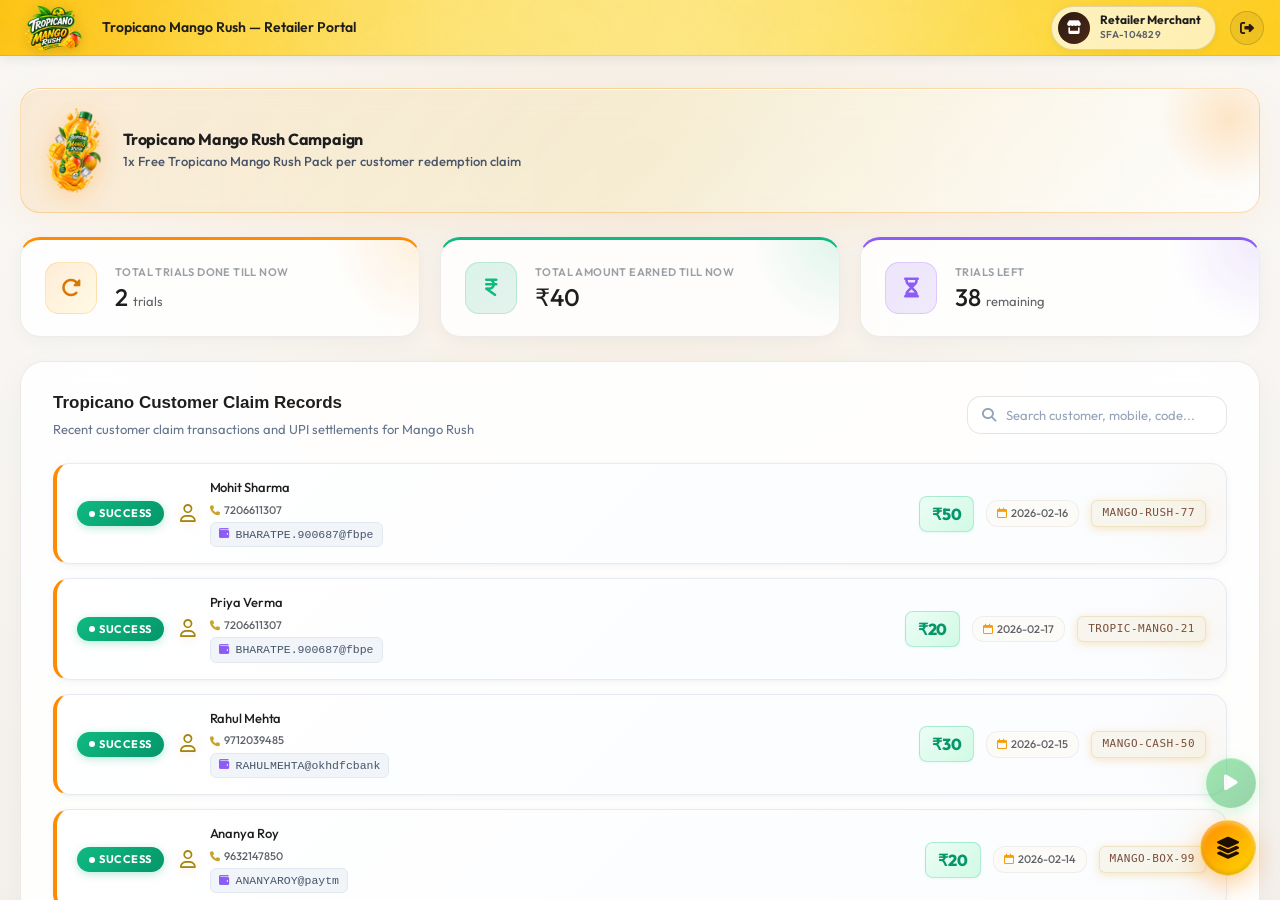
==== retailer-basic.html @ e397beae "Tropicano Mango Rush - complete rebrand and UI design release" ====
<!DOCTYPE html>
<html lang="en">
  <head>
    <meta charset="UTF-8" />
    <meta
      name="viewport"
      content="width=device-width, initial-scale=1.0, maximum-scale=1.0, user-scalable=no"
    />
    <title>Tropicano Mango Rush — Retailer Basic Dashboard</title>

    <!-- Google Fonts: Google Sans Flex, Outfit & Poppins -->
    <link rel="preconnect" href="https://fonts.googleapis.com" />
    <link rel="preconnect" href="https://fonts.gstatic.com" crossorigin />
    <link
      href="https://fonts.googleapis.com/css2?family=Google+Sans+Flex:opsz,wght@6..144,1..1000&family=Outfit:wght@300;400;500;600;700&family=Poppins:wght@300;400;500;600;700&display=swap"
      rel="stylesheet"
    />

    <!-- FontAwesome CDN -->
    <link
      rel="stylesheet"
      href="https://cdnjs.cloudflare.com/ajax/libs/font-awesome/6.5.1/css/all.min.css"
    />

    <link rel="stylesheet" href="style.css" />
    <link rel="stylesheet" href="retailer.css" />
  </head>
  <body>

    <!-- Minimal Basic Retailer Dashboard Screen -->
    <div id="retailerDashboardScreen" class="dash-screen" style="display: flex;">

      <!-- Top Navbar -->
      <header class="dash-topbar">
        <div class="dash-topbar-left">
          <img src="assets/logo-toffee.png" alt="Tropicano Mango Rush" class="dash-topbar-logo" onerror="this.src='assets/toffee.png'" />
          <span class="dash-profile-name" style="font-size: 14px; font-weight: 600;">Tropicano Mango Rush — Retailer Portal</span>
        </div>
        <div class="dash-topbar-right">
          <div class="dash-profile-chip">
            <div class="dash-profile-avatar">
              <i class="fa-solid fa-store"></i>
            </div>
            <div class="dash-profile-info">
              <span id="dashMerchantName" class="dash-profile-name">Retailer Merchant</span>
              <span id="dashSfaId" class="dash-profile-sfa">SFA-104829</span>
            </div>
          </div>
          <button type="button" id="dashLogoutBtn" class="dash-logout-btn" title="Exit Dashboard">
            <i class="fa-solid fa-right-from-bracket"></i>
          </button>
        </div>
      </header>

      <!-- Main Minimal Content Area -->
      <main class="dash-main dash-basic-main">
        <div class="dash-basic-container">
          
          <!-- Campaign Promo Header -->
          <div class="dash-overview-promo">
            <img src="assets/secondary-pack.png" alt="Tropicano Mango Rush Pack" class="dash-overview-promo-img" onerror="this.src='assets/toffee.png'" />
            <div class="dash-overview-promo-text">
              <strong class="dash-overview-promo-title">Tropicano Mango Rush Campaign</strong>
              <span class="dash-overview-promo-sub">1x Free Tropicano Mango Rush Pack per customer redemption claim</span>
            </div>
          </div>

          <!-- Minimal KPI Cards Grid -->
          <div class="dash-kpi-grid">
            <div class="dash-kpi-card">
              <div class="dash-kpi-icon dash-kpi-icon--gold">
                <i class="fa-solid fa-rotate-right"></i>
              </div>
              <div class="dash-kpi-data">
                <span class="dash-kpi-label">Total Trials Done Till Now</span>
                <strong class="dash-kpi-value">2 <small>trials</small></strong>
              </div>
            </div>
            <div class="dash-kpi-card">
              <div class="dash-kpi-icon dash-kpi-icon--green">
                <i class="fa-solid fa-indian-rupee-sign"></i>
              </div>
              <div class="dash-kpi-data">
                <span class="dash-kpi-label">Total Amount Earned Till Now</span>
                <strong class="dash-kpi-value">₹40</strong>
              </div>
            </div>
            <div class="dash-kpi-card">
              <div class="dash-kpi-icon dash-kpi-icon--brown">
                <i class="fa-solid fa-hourglass-half"></i>
              </div>
              <div class="dash-kpi-data">
                <span class="dash-kpi-label">Trials Left</span>
                <strong class="dash-kpi-value">38 <small>remaining</small></strong>
              </div>
            </div>
          </div>

          <!-- Customer Claim List Card (Basic Showcase) -->
          <div class="dash-card">
            <div class="dash-card-header">
              <div>
                <h3 class="dash-card-title">Tropicano Customer Claim Records</h3>
                <p class="dash-card-sub">Recent customer claim transactions and UPI settlements for Mango Rush</p>
              </div>
              <div class="dash-search-box">
                <i class="fa-solid fa-magnifying-glass"></i>
                <input type="text" id="dashCustomerSearchInput" placeholder="Search customer, mobile, code..." />
              </div>
            </div>
            <div id="dashCustomerList" class="dash-cust-list">
              <!-- Dynamically populated via retailer-basic.js -->
            </div>
          </div>

        </div>
      </main>
    </div>

    <!-- 1. Customer Offer Detail Modal Popup -->
    <div id="customerOfferModalOverlay" class="dash-modal-overlay">
      <div class="dash-modal-card">
        <button type="button" id="closeCustomerOfferModalBtn" class="dash-modal-close">&times;</button>
        <div class="dash-modal-header">
          <img src="assets/logo-toffee.png" alt="Tropicano Mango Rush Logo" class="dash-modal-logo" onerror="this.src='assets/toffee.png'" />
          <h3 id="offerModalCustomerName" class="dash-modal-name">Mohit Sharma</h3>
          <span id="offerModalCustomerMobile" class="dash-modal-mobile">Mobile: 7206611307</span>
        </div>
        <div class="dash-modal-body">
          <div class="dash-modal-row">
            <span class="dash-modal-label"><i class="fa-regular fa-user"></i> Complete Name</span>
            <span id="offerModalFullName" class="dash-modal-val">Mohit Sharma</span>
          </div>
          <div class="dash-modal-row">
            <span class="dash-modal-label"><i class="fa-solid fa-wallet"></i> Settlement UPI ID</span>
            <span id="offerModalUpiId" class="dash-modal-val dash-mono">BHARATPE.900687@fbpe</span>
          </div>
          <div class="dash-modal-row">
            <span class="dash-modal-label"><i class="fa-solid fa-ticket"></i> Happy Code</span>
            <span id="offerModalHappyCode" class="dash-badge dash-badge--dark">7892</span>
          </div>
          <div class="dash-modal-row">
            <span class="dash-modal-label"><i class="fa-regular fa-clock"></i> Claimed Date &amp; Time</span>
            <span id="offerModalClaimTime" class="dash-modal-val">10:42 AM Today</span>
          </div>
          <div class="dash-modal-row">
            <span class="dash-modal-label"><i class="fa-regular fa-calendar-check"></i> Offer Valid Until</span>
            <span id="offerModalValidDate" class="dash-modal-val dash-text-gold">31 Aug 2026</span>
          </div>
          <div class="dash-modal-row">
            <span class="dash-modal-label"><i class="fa-solid fa-gift"></i> Available Offer</span>
            <span id="offerModalOfferTitle" class="dash-modal-val dash-text-green">20% Cashback + Bonus Mango Rush Pack</span>
          </div>
          <div class="dash-modal-row">
            <span class="dash-modal-label"><i class="fa-solid fa-barcode"></i> Promo Voucher Code</span>
            <span id="offerModalOfferCode" class="dash-badge dash-badge--gold">MANGO-RUSH-77</span>
          </div>
        </div>
        <button type="button" id="closeOfferModalDoneBtn" class="dash-btn dash-btn--gold dash-modal-btn">
          DONE &amp; CLOSE
        </button>
      </div>
    </div>

    <!-- 2. OTP Verification Modal Popup -->
    <div id="otpModalOverlay" class="dash-modal-overlay">
      <div class="dash-modal-card" style="max-width: 400px; text-align: center;">
        <button type="button" id="closeOtpModalBtn" class="dash-modal-close">&times;</button>
        <div class="dash-modal-header">
          <div class="modal-icon-badge" style="background: rgba(255,140,0,0.12); width: 64px; height: 64px; border-radius: 50%; display: flex; align-items: center; justify-content: center; margin: 0 auto 12px auto; color: #ff8c00; font-size: 24px;">
            <i class="fa-solid fa-shield-halved"></i>
          </div>
          <h3 class="dash-modal-name">Verify Retailer OTP</h3>
          <span class="dash-modal-mobile">Enter 4-digit code sent to your registered mobile</span>
        </div>
        <div style="display: flex; gap: 12px; justify-content: center; margin: 20px 0;">
          <input type="text" maxlength="1" class="dash-form-input" style="width: 48px; text-align: center; font-size: 20px; font-weight: 600;" value="7" />
          <input type="text" maxlength="1" class="dash-form-input" style="width: 48px; text-align: center; font-size: 20px; font-weight: 600;" value="8" />
          <input type="text" maxlength="1" class="dash-form-input" style="width: 48px; text-align: center; font-size: 20px; font-weight: 600;" value="9" />
          <input type="text" maxlength="1" class="dash-form-input" style="width: 48px; text-align: center; font-size: 20px; font-weight: 600;" value="2" />
        </div>
        <button type="button" id="confirmOtpBtn" class="dash-btn dash-btn--gold dash-modal-btn">
          VERIFY &amp; CONFIRM
        </button>
      </div>
    </div>

    <!-- 3. Stock Re-Stock Request Modal Popup -->
    <div id="restockModalOverlay" class="dash-modal-overlay">
      <div class="dash-modal-card" style="max-width: 420px;">
        <button type="button" id="closeRestockModalBtn" class="dash-modal-close">&times;</button>
        <div class="dash-modal-header" style="text-align: center;">
          <h3 class="dash-modal-name"><i class="fa-solid fa-truck-ramp-box" style="color: #ff8c00; margin-right: 8px;"></i>Request Stock Re-Stock</h3>
          <span class="dash-modal-mobile">Select batch variant to request additional shelf stock</span>
        </div>
        <div class="dash-modal-body">
          <div class="dash-form-group">
            <label class="dash-form-label">Product Variant</label>
            <select class="dash-form-input">
              <option>Tropicano Mango Rush (Pack of 500)</option>
              <option>Tropicano Mango Rush Mini (Pack of 200)</option>
              <option>Tropicano Mango Rush Premium Pack (Case of 50)</option>
            </select>
          </div>
          <div class="dash-form-group">
            <label class="dash-form-label">Requested Quantity</label>
            <input type="number" class="dash-form-input" value="1000" placeholder="Number of packs..." />
          </div>
        </div>
        <button type="button" id="confirmRestockBtn" class="dash-btn dash-btn--gold dash-modal-btn">
          SUBMIT STOCK REQUEST
        </button>
      </div>
    </div>

    <script src="retailer-basic.js"></script>
    <script src="nav-fab.js"></script>
  </body>
</html>
---- style.css ----
* {
  box-sizing: border-box;
  margin: 0;
  padding: 0;
  -webkit-tap-highlight-color: transparent;
}

html,
body {
  width: 100%;
  height: 100%;
  overflow: hidden;
  font-family: "Google Sans Flex", sans-serif;
  background: #0b160b url('assets/video-initial.png') no-repeat center center;
  background-size: cover;
  color: #fafafa;
  position: relative;
}

h1, h2, h3, h4, h5, h6 {
  font-family: "Google Sans Flex", "Google Sans", sans-serif;
  font-weight: 800;
}

@media (max-width: 450px) {
  html, body {
    font-family: "Google Sans Flex", "Google Sans", "Product Sans", system-ui, -apple-system, sans-serif;
  }
}

/* Fullscreen QR Code Scanner Container */
.qr-scanner-container {
  position: fixed;
  inset: 0;
  width: 100vw;
  height: 100vh;
  z-index: 10000;
  display: flex;
  align-items: center;
  justify-content: center;
  padding: 24px;
}

.skip-qr-btn {
  position: absolute;
  top: 24px;
  right: 24px;
  background: transparent;
  /* Gradient stroke via border + background-clip trick */
  border: 2px solid transparent;
  background-image: linear-gradient(#0b160b, #0b160b),
    linear-gradient(135deg, #FF8C00 0%, #FFD700 50%, #2E7D32 100%);
  background-origin: border-box;
  background-clip: padding-box, border-box;
  color: #FF8C00;
  padding: 8px 18px;
  border-radius: 20px;
  font-family: "Google Sans Flex", sans-serif;
  font-size: 13px;
  font-weight: 500;
  cursor: pointer;
  backdrop-filter: blur(10px);
  -webkit-backdrop-filter: blur(10px);
  display: flex;
  align-items: center;
  gap: 8px;
  transition: all 0.18s cubic-bezier(0.22, 1, 0.36, 1);
  z-index: 10001;
}

.skip-qr-btn:hover {
  color: #FFD700;
  transform: translateX(6px);
  box-shadow: 0 4px 18px rgba(255, 140, 0, 0.4);
}

.qr-scanner-card {
  position: relative;
  width: 100%;
  max-width: 400px;
  background: linear-gradient(180deg, rgba(255, 140, 0, 0.25) 0%, rgba(26, 13, 0, 0.92) 20%);
  backdrop-filter: blur(28px);
  -webkit-backdrop-filter: blur(28px);
  border: 1.5px solid rgba(255, 167, 38, 0.35);
  border-radius: 120px 120px 48px 48px;
  padding: 64px 28px 28px;
  text-align: center;
}

.qr-scanner-card::before {
  content: "";
  position: absolute;
  top: 0;
  left: 50%;
  transform: translateX(-50%);
  width: 90px;
  height: 24px;
  background: rgba(255, 140, 0, 0.2);
  border-bottom: 2px solid rgba(255, 167, 38, 0.4);
  border-radius: 0 0 20px 20px;
  z-index: 1;
}


.qr-title {
  font-family: "Outfit", sans-serif;
  font-size: 24px;
  font-weight: 500;
  color: #3B1800;
  margin-bottom: 8px;
}

.qr-subtitle {
  font-family: "Google Sans Flex", sans-serif;
  font-size: 12px;
  color: #3B1800;
  line-height: 1.5;
  margin-bottom: 20px;
}

.qr-reader-view {
  width: 100%;
  border-radius: 16px;
  overflow: hidden;
  border: 1px solid rgba(255, 140, 0, 0.2);
  background: #000;
  aspect-ratio: 1;
  margin-bottom: 16px;
}

@keyframes laserSweep {
  0% { top: 0%; }
  50% { top: 100%; }
  100% { top: 0%; }
}

.qr-reader-view video {
  object-fit: cover !important;
}

.qr-feedback-hint {
  font-family: "Google Sans Flex", sans-serif;
  font-size: 11px;
  color: rgba(250, 250, 250, 0.5);
}

/* Fullscreen Video Overlay — all screen sizes */
.video-container {
  position: fixed;
  inset: 0;
  width: 100vw;
  height: 100vh;
  z-index: 9999;
  overflow: hidden;
  pointer-events: none;
  transition: z-index 0s;
}

.video-container video {
  width: 100%;
  height: 100%;
  object-fit: cover;
  object-position: center;
  display: block;
  /* No transition here — blur in bg-mode is applied instantly on last frame */
}

/* Blurred last-frame background state — applied after video ends */
.video-container.video-bg-mode {
  z-index: 1; /* sit below popup cards (z-index 3) */
  pointer-events: none;
}

.video-container.video-bg-mode::after {
  content: "";
  position: absolute;
  inset: 0;
  background: rgba(11, 22, 11, 0.45); /* matches theme forest overlay */
  pointer-events: none;
  z-index: 1;
}

.video-container.video-bg-mode video {
  filter: blur(14px);
  transform: scale(1.06);
  opacity: 0.85;
  transition: none; /* instant — no visible delay on last frame */
}

/* Main Screen Background */
.main-screen {
  position: absolute;
  inset: 0;
  width: 100%;
  height: 100%;
  display: flex;
  align-items: center;
  justify-content: center;
  padding: 24px;
  background: #0b160b;
  overflow: hidden;
  position: relative;
}

.main-screen::before {
  content: "";
  position: absolute;
  inset: -12px;
  background: #0b160b url('assets/video-initial.png') no-repeat center center;
  background-size: cover;
  filter: blur(3px);
  transform: scale(1.04);
  pointer-events: none;
  z-index: 0;
}

/* Top Right Info Button */
.info-btn {
  position: absolute;
  top: 16px;
  right: 16px;
  z-index: 10;
  width: 44px;
  height: 44px;
  color: #FF8C00;
  font-size: 20px;
  display: flex;
  align-items: center;
  justify-content: center;
  cursor: pointer;
  background: transparent;
  border: none;
}

.info-btn:hover {
  transform: scale(1.1);
  color: #FFD700;
}

.info-btn:active {
  transform: scale(0.95);
}

/* Matter.js Physics Canvas Container */
.matter-container {
  position: absolute;
  inset: 0;
  width: 100%;
  height: 100%;
  pointer-events: auto;
  z-index: 2;
}

.matter-container canvas {
  width: 100% !important;
  height: 100% !important;
  display: block;
}

/* bg-layer-fixed (image-2.png) removed — video last frame serves as background */
.bg-layer-fixed { display: none; }

/* =========================================================
   FLOATING BACKGROUND ELEMENTS (image-3/4/5.png)
   ========================================================= */
.bg-floaters {
  position: absolute;
  inset: 0;
  z-index: 2; /* above blurred video bg */
  pointer-events: none;
  overflow: hidden;
}

.floater {
  position: absolute;
  opacity: 1;
  will-change: transform;
  filter: drop-shadow(0 8px 20px rgba(0,0,0,0.35));
}

/* Dynamic configuration styling mapping CSS variables set in JS */
.floater-custom-1 { animation: bgFloatCustom1 var(--float-dur, 7s) ease-in-out infinite; }
.floater-custom-2 { animation: bgFloatCustom2 var(--float-dur, 9s) ease-in-out infinite; }
.floater-custom-3 { animation: bgFloatCustom3 var(--float-dur, 8s) ease-in-out infinite; }
.floater-custom-4 { animation: bgFloatCustom4 var(--float-dur, 10s) ease-in-out infinite; }
.floater-custom-5 { animation: bgFloatCustom5 var(--float-dur, 11s) ease-in-out infinite; }
.floater-custom-6 { animation: bgFloatCustom6 var(--float-dur, 12s) ease-in-out infinite; }

/* Fallbacks and base keyframes supporting offsets */
@keyframes bgFloatCustom1 {
  0%, 100% { transform: translateY(0px) rotate(var(--rot-offset, -8deg)) scale(1); }
  40%       { transform: translateY(-22px) rotate(calc(var(--rot-offset, -8deg) + 12deg)) scale(1.04); }
  70%       { transform: translateY(-10px) rotate(calc(var(--rot-offset, -8deg) + 6deg)) scale(0.98); }
}

@keyframes bgFloatCustom2 {
  0%, 100% { transform: translateY(0px) rotate(var(--rot-offset, 10deg)) scale(1); }
  35%       { transform: translateY(20px) rotate(calc(var(--rot-offset, 10deg) - 15deg)) scale(1.05); }
  65%       { transform: translateY(8px) rotate(calc(var(--rot-offset, 10deg) + 4deg)) scale(0.97); }
}

@keyframes bgFloatCustom3 {
  0%, 100% { transform: translateY(0px) rotate(var(--rot-offset, 0deg)) scale(1); }
  33%       { transform: translateY(-16px) rotate(calc(var(--rot-offset, 0deg) + 9deg)) scale(1.06); }
  66%       { transform: translateY(12px) rotate(calc(var(--rot-offset, 0deg) - 6deg)) scale(0.96); }
}

@keyframes bgFloatCustom4 {
  0%, 100% { transform: translateY(0px) rotate(var(--rot-offset, 5deg)) scale(1); }
  45%       { transform: translateY(-18px) rotate(calc(var(--rot-offset, 5deg) - 10deg)) scale(1.03); }
  75%       { transform: translateY(15px) rotate(calc(var(--rot-offset, 5deg) + 7deg)) scale(0.99); }
}

@keyframes bgFloatCustom5 {
  0%, 100% { transform: translateY(0px) rotate(var(--rot-offset, -12deg)) scale(1); }
  38%       { transform: translateY(25px) rotate(calc(var(--rot-offset, -12deg) + 14deg)) scale(1.07); }
  68%       { transform: translateY(-12px) rotate(calc(var(--rot-offset, -12deg) - 5deg)) scale(0.95); }
}

@keyframes bgFloatCustom6 {
  0%, 100% { transform: translateY(0px) rotate(var(--rot-offset, 15deg)) scale(1); }
  42%       { transform: translateY(-20px) rotate(calc(var(--rot-offset, 15deg) - 8deg)) scale(1.05); }
  72%       { transform: translateY(10px) rotate(calc(var(--rot-offset, 15deg) + 12deg)) scale(0.97); }
}



/* Canvas Particle Effect Layer — removed */
.particle-canvas { display: none; }
.popup-card, .steps-modal-card, .qr-scanner-card
{
  background: url("assets/background.png") no-repeat center center !important;
  background-size: cover !important;
  box-shadow: 0 20px 60px rgba(0, 0, 0, 0.35) !important;
  max-width: 400px !important;
}
/* Tropicano Mango Bottle Shaped Card Popup */
.popup-card {
  position: absolute;
  z-index: 3;
  width: calc(100% - 48px);


  backdrop-filter: blur(28px);
  -webkit-backdrop-filter: blur(28px);
  border: 1.5px solid rgba(255, 167, 38, 0.35);
  /* Top-rounded cap curves & taper neck bottle outline */
  border-radius: 120px 120px 48px 48px;
  padding: 28px 36px;
  text-align: center;
  transform: scale(0) translateY(40px);
  opacity: 0;
}

/* Glass Bottle neck rib highlight on all popup cards */
.popup-card::before {
  content: "";
  position: absolute;
  top: 0;
  left: 50%;
  transform: translateX(-50%);
  width: 90px;
  height: 24px;
  background: rgba(255, 140, 0, 0.2);
  border-bottom: 2px solid rgba(255, 167, 38, 0.4);
  border-radius: 0 0 20px 20px;
  z-index: 1;
}

/* Glass shine gradient overlay on all popup cards */

/* Success Card Specific Elements */
.success-card-panel {
  display: none;
}

.retail-outlet-card {
  display: flex;
  align-items: center;
  gap: 14px;
  background: #274316;
  border: 1px solid rgba(255, 183, 77, 0.28);
  color: #fff;
  border-radius: 18px;
  padding: 14px 16px;
  margin: 16px 0 20px 0;
  box-shadow:
    0 12px 30px rgba(0, 0, 0, 0.5),
    inset 0 1px 1px rgba(255, 230, 168, 0.15);
  position: relative;
  overflow: hidden;
  text-align: left;
}

.outlet-glow-backdrop {
  position: absolute;
  top: -40px;
  right: -40px;
  width: 120px;
  height: 120px;
  background: radial-gradient(
    circle,
    rgba(255, 140, 0, 0.15) 0%,
    transparent 70%
  );
  pointer-events: none;
}

.outlet-icon-container {
  position: relative;
  width: 44px;
  height: 44px;
  border-radius: 12px;
  background: linear-gradient(135deg, #f1a202 0%, #fcbf07 50%, #fcc111 100%);
  display: flex;
  align-items: center;
  justify-content: center;
  color: #3b1800;
  font-size: 18px;
  box-shadow:
    0 4px 14px rgba(241, 162, 2, 0.4),
    inset 0 1px 1px #fed845;
  flex-shrink: 0;
}

.outlet-icon-ring {
  position: absolute;
  top: -3px;
  left: -3px;
  right: -3px;
  bottom: -3px;
  border-radius: 15px;
  border: 1px solid rgba(255, 215, 0, 0.35);
  pointer-events: none;
}

.outlet-details {
  flex-grow: 1;
  display: flex;
  flex-direction: column;
  gap: 2px;
}

.outlet-header-row {
  display: flex;
  align-items: center;
  justify-content: space-between;
  gap: 8px;
}

.outlet-label {
  font-family: "Google Sans Flex", sans-serif;
  font-size: 10px;
  text-transform: uppercase;
  color: #ffb74d;
  letter-spacing: 0.1em;
  font-weight: 700;
  display: block;
}

.outlet-verified-badge {
  display: inline-flex;
  align-items: center;
  gap: 4px;
  font-family: "Google Sans Flex", sans-serif;
  font-size: 9.5px;
  font-weight: 700;
  color: #4caf50;
  background: rgba(76, 175, 80, 0.12);
  border: 1px solid rgba(76, 175, 80, 0.3);
  padding: 2px 7px;
  border-radius: 12px;
}

.outlet-verified-badge i {
  font-size: 9px;
}

.outlet-name {
  font-family: "Outfit", sans-serif;
  font-size: 17px;
  font-weight: 700;
  color: #ffffff;
  letter-spacing: 0.02em;
  line-height: 1.2;
  margin-top: 1px;
}

.outlet-meta-row {
  display: flex;
  align-items: center;
  gap: 6px;
  margin-top: 4px;
}

.outlet-location-chip {
  display: inline-flex;
  align-items: center;
  gap: 5px;
  font-family: "Google Sans Flex", sans-serif;
  font-size: 10.5px;
  color: rgba(255, 255, 255, 0.7);
  background: rgba(255, 255, 255, 0.06);
  padding: 3px 8px;
  border-radius: 6px;
  border: 1px solid rgba(255, 255, 255, 0.08);
}

.outlet-location-chip i {
  color: #ff9800;
  font-size: 9px;
}

.claim-message-text {
  font-family: "Google Sans Flex", sans-serif;
  font-size: 12px;
  color: #222;
  line-height: 1.5;
  margin-bottom: 20px;
}

.scratch-card-wrapper {
  background: linear-gradient(135deg, #fff9e6 0%, #ffeeb3 100%);
  border: 2px dashed rgba(184, 134, 11, 0.45);
  border-radius: 20px;
  padding: 18px;
  margin-bottom: 24px;
  text-align: center;
  box-shadow: 0 10px 30px rgba(0, 0, 0, 0.15),
              inset 0 1px 0 rgba(255, 255, 255, 0.8);
}

.scratch-card-container {
  position: relative;
  width: 100%;
  max-width: 280px;
  height: 64px;
  margin: 10px auto 12px;
  border-radius: 12px;
  overflow: hidden;
  box-shadow: 0 6px 20px rgba(0, 0, 0, 0.2);
}

.scratch-secret-content {
  position: absolute;
  inset: 0;
  display: flex;
  align-items: center;
  justify-content: center;
  gap: 12px;
    background: conic-gradient(from 231.52deg at 51.59% 60.57%, #F1A202 0deg, #FCBF07 65.99deg, #FCC111 189.52deg, #F1A202 360deg) !important;
    box-shadow: inset 0px 4px 1px #FED845, inset 0px -4px 1px #E97202 !important;
  border-radius: 12px;
  z-index: 1;
  padding: 20px;
}

.scratch-canvas {
  position: absolute;
  inset: 0;
  width: 100%;
  height: 100%;
  z-index: 2;
  cursor: pointer;
  touch-action: none;
}

.code-title {
  font-family: "Google Sans Flex", sans-serif;
  font-size: 12px;
  font-weight: 700;
  text-transform: uppercase;
  color: #4a2c00;
  letter-spacing: 0.12em;
  display: block;
  margin-bottom: 8px;
  text-shadow: 0 1px 0 rgba(255, 255, 255, 0.8);
}

.code-text {
  font-family: "Outfit", sans-serif;
  font-size: 22px;
  font-weight: 800;
  color: #a87200;
  letter-spacing: 0.05em;
  text-shadow: 0 1px 1px rgba(255, 255, 255, 0.6);
}

.copy-code-btn {
  background: transparent;
  border: none;
  color: #6e4e00;
  font-size: 18px;
  cursor: pointer;
  padding: 4px;
  display: flex;
  align-items: center;
  justify-content: center;
  transition: color 0.2s, transform 0.2s;
}

.copy-code-btn:hover {
  color: #FF8C00;
  transform: scale(1.2);
}

.copy-code-btn:active {
  transform: scale(0.9);
}

.code-instruction-text {
  font-family: "Google Sans Flex", sans-serif;
  font-size: 11px;
  color: #5c3c0a;
  margin-top: 8px;
  text-shadow: 0 1px 0 rgba(255, 255, 255, 0.8);
}

.reset-scratch-btn {
  background: transparent;
  border: 1px solid rgba(74, 44, 0, 0.4);
  color: #4a2c00;
  padding: 6px 16px;
  border-radius: 14px;
  font-size: 11px;
  font-weight: 600;
  font-family: "Google Sans Flex", sans-serif;
  cursor: pointer;
  margin-top: 12px;
  display: inline-flex;
  align-items: center;
  gap: 6px;
  transition: all 0.25s ease;
  box-shadow: 0 4px 12px rgba(0, 0, 0, 0.08);
}

.reset-scratch-btn:hover {
  background: rgba(74, 44, 0, 0.08);
  border-color: rgba(74, 44, 0, 0.8);
  transform: translateY(-1px);
  box-shadow: 0 6px 16px rgba(74, 44, 0, 0.15);
}

.reset-scratch-btn:active {
  transform: translateY(1px);
}

/* =========================================================
   RETAILER ISSUE REPORT CARD — PREMIUM REWORK
   ========================================================= */

.retailer-card-panel {
  text-align: left;
  padding: 32px 24px 28px;
  background: url("assets/background.png") no-repeat center center !important;
  background-size: cover !important;
}

.retailer-header {
  display: flex;
  flex-direction: column;
  align-items: center;
  text-align: center;
  margin-bottom: 24px;
  position: relative;
}

.retailer-gift-icon {
  position: relative;
  width: 76px;
  height: 76px;
  border-radius: 50%;
  background: rgba(41, 19, 0, 0.08);
  border: 1.5px solid rgba(41, 19, 0, 0.4);
  color: #291300;
  font-size: 30px;
  display: flex;
  align-items: center;
  justify-content: center;
  margin: 0 auto 16px;
  box-shadow:
    0 0 0 8px rgba(41, 19, 0, 0.04),
    0 0 0 16px rgba(41, 19, 0, 0.02),
    0 8px 24px rgba(0, 0, 0, 0.15);
  animation: iconPulseGlow 3s ease-in-out infinite;
}

@keyframes iconPulseGlow {
  0%, 100% { box-shadow: 0 0 0 8px rgba(41,19,0,0.04), 0 0 0 16px rgba(41,19,0,0.02), 0 8px 24px rgba(0,0,0,0.15); }
  50% { box-shadow: 0 0 0 10px rgba(41,19,0,0.06), 0 0 0 20px rgba(41,19,0,0.03), 0 12px 32px rgba(0,0,0,0.2); }
}

.retailer-header h2 {
  font-family: "Google Sans Flex", sans-serif;
  font-weight: 800;
  font-size: 24px;
  color: #274316;
  margin-bottom: 6px;
  letter-spacing: -0.01em;
}

.retailer-header p {
  font-family: "Google Sans Flex", sans-serif;
  font-weight: 400;
  font-size: 12px;
  color: #274316;
  line-height: 1.6;
  max-width: 260px;
}

/* Retailer complaint checkbox list */
.retailer-complaint-list {
  display: flex;
  flex-direction: column;
  gap: 10px;
  margin-bottom: 22px;
}

.retailer-checkbox-item {
  display: flex;
  align-items: center;
  gap: 14px;
  padding: 13px 15px;
  border-radius: 14px;
  border:1px solid  rgba(0, 0, 0, 0.04);
  cursor: pointer;
  position: relative;
  overflow: hidden;
  transition:
    background 0.25s ease,
    border-color 0.25s ease,
    transform 0.2s cubic-bezier(0.22, 1, 0.36, 1),
    box-shadow 0.25s ease;
  -webkit-tap-highlight-color: transparent;
  user-select: none;
}

.retailer-checkbox-item::before {
  content: '';
  position: absolute;
  inset: 0;
  background: linear-gradient(120deg, rgba(41,19,0,0.05) 0%, transparent 80%);
  opacity: 0;
  transition: opacity 0.25s ease;
  pointer-events: none;
}

.retailer-checkbox-item:hover {
  background: rgba(41, 19, 0, 0.08);
  border-color: rgba(41, 19, 0, 0.3);
  transform: translateX(3px);
  box-shadow: 0 4px 16px rgba(0, 0, 0, 0.1);
}

.retailer-checkbox-item:hover::before {
  opacity: 1;
}

/* Hide native checkbox */
.retailer-checkbox-item input[type="checkbox"] {
  position: absolute;
  opacity: 0;
  width: 0;
  height: 0;
  pointer-events: none;
}

/* Custom checkmark box */
.retailer-checkmark {
  flex-shrink: 0;
  width: 22px;
  height: 22px;
  border-radius: 7px;
  border: 1.5px solid rgba(41, 19, 0, 0.3);
  background: rgba(0, 0, 0, 0.08);
  display: flex;
  align-items: center;
  justify-content: center;
  color: transparent;
  font-size: 11px;
  transition:
    background 0.2s ease,
    border-color 0.2s ease,
    color 0.2s ease,
    transform 0.2s cubic-bezier(0.34, 1.56, 0.64, 1);
}

.retailer-checkbox-item input:checked ~ .retailer-checkmark {
  background: #291300;
  border-color: #291300;
  color: #fff;
  transform: scale(1.1);
  box-shadow: 0 2px 10px rgba(41, 19, 0, 0.2);
}

/* Selected item state */
.retailer-checkbox-item:has(input:checked) {
  background: rgba(41, 19, 0, 0.06);
  border-color: rgba(41, 19, 0, 0.4);
  box-shadow:
    0 0 0 1px rgba(41, 19, 0, 0.1),
    0 6px 20px rgba(0, 0, 0, 0.1);
  transform: translateX(3px);
}

.retailer-checkbox-item:has(input:checked)::before {
  opacity: 1;
}

.retailer-checkbox-text {
  display: flex;
  flex-direction: column;
  gap: 2px;
  flex: 1;
}

.retailer-checkbox-text strong {
  font-family: "Google Sans Flex", sans-serif;
  font-weight: 500;
  font-size: 14px;
  color: #274316;
  line-height: 1.2;
}

.retailer-checkbox-text small {
  font-family: "Google Sans Flex", sans-serif;
  font-weight: 400;
  font-size: 11px;
  color: #274316;
  line-height: 1.3;
}

/* Shake animation for validation */
@keyframes shakeList {
  0%, 100% { transform: translateX(0); }
  15% { transform: translateX(-6px); }
  30% { transform: translateX(6px); }
  45% { transform: translateX(-4px); }
  60% { transform: translateX(4px); }
  75% { transform: translateX(-2px); }
  90% { transform: translateX(2px); }
}

.card-shimmer {
  position: absolute;
  top: -50%;
  left: -50%;
  width: 200%;
  height: 200%;
  background: linear-gradient(
    45deg,
    transparent 45%,
    rgba(255, 140, 0, 0.08) 50%,
    transparent 55%
  );
  transform: rotate(25deg);
  pointer-events: none;
  animation: shimmerMove 8s infinite linear;
}

@keyframes shimmerMove {
  0% {
    transform: translateX(-100%) rotate(25deg);
  }
  100% {
    transform: translateX(100%) rotate(25deg);
  }
}

.toffee-icon-wrap {
  position: relative;
  width: 250px;
  height: 250px;
  margin: 0 auto;
  display: flex;
  align-items: center;
  justify-content: center;
}

.toffee-img {
  position: relative;
  z-index: 2;
  width: 100%;
  height: 100%;
  object-fit: contain;
}

.toffee-fallback {
  position: relative;
  z-index: 2;
  font-size: 54px;
}

.popup-badge {
  display: inline-block;
  font-family: "Google Sans Flex", sans-serif;
  font-size: 9px;
  font-weight: 700;
  letter-spacing: 0.15em;
  color: #fff7a8;
  text-transform: uppercase;
  background: #284617;
  border: 1px solid rgba(255, 247, 168, 0.4);
  padding: 6px 14px;
  border-radius: 50px;
  margin-bottom: 14px;
  box-shadow: 
    inset 0 1px 0 rgba(255, 255, 255, 0.15),
    0 4px 10px rgba(0, 0, 0, 0.15);
}

.popup-title {
  font-family: "Outfit", sans-serif;
  font-weight: 400;
  font-size: 32px;
  color: #E06102;
  text-shadow: 0 4px 12px rgba(255, 140, 0, 0.25);
  letter-spacing: -0.01em;
  margin-bottom: 12px;
  display: inline-block;
  transform-origin: center center;
  will-change: transform, opacity;
}

.popup-title .char-span {
  display: inline-block;
  transform-origin: center center;
}

.popup-subtitle {
  font-family: "Google Sans Flex", sans-serif;
  font-weight: 300;
  font-size: 13px;
  color: #254215;
  line-height: 1.6;
  margin-bottom: 22px;
}

.reward-card {
    position: relative;
    background: #284617;
    border-radius: 12px;
    padding: 10px 14px;
    margin-bottom: 18px;
    overflow: hidden;
    border: 1px solid rgba(255, 255, 255, 0.1);
    width: 100%;
    max-width: 350px;
    margin-left: auto;
    margin-right: auto;
    box-shadow: 0 4px 10px rgba(0, 0, 0, 0.2);
}

.reward-card-glow {
  position: absolute;
  top: -50%;
  left: -50%;
  width: 200%;
  height: 200%;
  background: radial-gradient(
    circle at 50% 50%,
    rgba(255, 255, 255, 0.08) 0%,
    transparent 60%
  );
  pointer-events: none;
}

.reward-content-row {
  position: relative;
  z-index: 2;
  display: flex;
  flex-direction: row;
  align-items: center;
  justify-content: space-between;
  gap: 12px;
  width: 100%;
}

.cashback-amount-wrap {
  display: flex;
  align-items: baseline;
  color: #fff7a8;
  text-shadow: 0 2px 4px rgba(0, 0, 0, 0.3);
  flex-shrink: 0;
}

.cashback-currency {
  font-family: "Outfit", sans-serif;
  font-size: 20px;
  font-weight: 400;
  margin-right: 1px;
}

.cashback-value {
  font-family: "Outfit", sans-serif;
  font-size: 38px;
  font-weight: 500;
  line-height: 1;
}

.reward-text {
  font-family: "Google Sans Flex", sans-serif;
  font-weight: 400;
  font-size: 11px;
  color: rgba(255, 255, 255, 0.85);
  text-align: right;
  line-height: 1.3;
}

.reward-highlight {
  font-family: "Outfit", sans-serif;
  font-weight: 600;
  font-size: 15px;
  background: linear-gradient(90deg, #fff7a8 0%, #ffd166 100%);
  -webkit-background-clip: text;
  -webkit-text-fill-color: transparent;
  display: inline-block;
  margin-top: 4px;
}

.question-box {
  margin-top: 8px;
  margin-bottom: 16px;
}

.question-text {
  font-family: "Google Sans Flex", sans-serif;
  font-weight: 300;
  font-size: 14px;
  color: #264316;
  margin-bottom: 16px;
  text-align: center;
}

.button-group {
  display: flex;
  gap: 12px;
}

/* ─── Gradient Stroke Button System ─── */
.btn-option {
  flex: 1;
  padding: 14px 18px;
  border-radius: 99px;
  /* Gradient stroke border using background-clip trick */
background: conic-gradient(from 231.52deg at 51.59% 60.57%, #FBE7B5 0deg, #FDE7B1 65.99deg, #FDE49F 189.52deg, #FBE7B5 360deg);
box-shadow: 0px 4px 4px rgba(0, 0, 0, 0.1), inset 0px 4px 1px #FDEFCE, inset 0px -4px 1px #FCD263;
color: #291300 !important;
  border: none !important;
  border-radius: 100px !important;
  font-family: "Outfit", sans-serif;
  font-size: 14px;
  font-weight: 600;
  letter-spacing: 0.04em;
  cursor: pointer;
  position: relative;
  overflow: hidden;
  /* Fast hover animation */
  transition:
    transform 0.15s cubic-bezier(0.22, 1, 0.36, 1),
    box-shadow 0.15s cubic-bezier(0.22, 1, 0.36, 1),
    color 0.15s ease;
   height: 48px;
}
.btn-option i{
  color: #291300 !important;
}
/* Hover: fast rightward slide + warm glow */
.btn-option:hover {
box-shadow: 0px 4px 4px rgba(0, 0, 0, 0.1), inset 0px 6px 1px #FDEFCE, inset 0px -6px 1px #FCD263;

}
/* Rectangle 73 */


.btn-yes {

    background: conic-gradient(from 231.52deg at 51.59% 60.57%, #F1A202 0deg, #FCBF07 65.99deg, #FCC111 189.52deg, #F1A202 360deg) !important;
    box-shadow: inset 0px 4px 1px #FED845, inset 0px -4px 1px #E97202 !important;
border-radius: 100px !important;
  background-origin: border-box;
  background-clip: padding-box, border-box;
  border: none;
  color: #3B1800;
}

.btn-yes:hover {
  transform: translateX(6px);
  box-shadow:
    0 0 24px rgba(255, 140, 0, 0.55),
    0 6px 22px rgba(46, 125, 50, 0.35);
  color: #fff;
}

.btn-no {
  background-origin: border-box;
  background-clip: padding-box, border-box;
  color: rgba(250, 250, 250, 0.75);
}

.btn-no:hover {
  color: #ffffff;
  transform: translateX(6px);
  box-shadow: 0 0 16px rgba(255, 140, 0, 0.3);
}

.btn-option:active {
  transform: scale(0.95) !important;
}

/* =========================================================
   HAPPY CODE REDEMPTION PANEL OVERLAY CARD
   ========================================================= */
.close-drawer-btn {
  position: absolute;
  top: 18px;
  right: 18px;
  width: 32px;
  height: 32px;
  border-radius: 50%;
  background: rgba(255, 255, 255, 0.775);
  border: none;
  color: rgb(255 182 33);
  font-size: 16px;
  display: flex;
  align-items: center;
  justify-content: center;
  cursor: pointer;
  transition:
    background 0.2s,
    color 0.2s;
}

.close-drawer-btn:hover {
  background: rgba(255, 140, 0, 0.15);
  color: #FF8C00;
}

.drawer-header {
  margin-bottom: 20px;
}

.drawer-header h2 {
  font-family: "Google Sans Flex", sans-serif;
  font-weight: 800;
  font-size: 24px;
  color: #291300;
  margin-bottom: 4px;
}

.drawer-header p {
  font-family: "Google Sans Flex", sans-serif;
  font-weight: 400;
  font-size: 12px;
  color: #3b1c00;
  line-height: 1.4;
}

.redemption-form {
  display: flex;
  flex-direction: column;
  gap: 16px;
}

.form-group {
  display: flex;
  flex-direction: column;
  gap: 6px;
}

.form-group label {
  font-family: "Google Sans Flex", sans-serif;
  font-weight: 600;
  font-size: 12px;
  color: #274316;
}

.input-wrapper {
  position: relative;
  display: flex;
  align-items: center;
}

.input-icon {
  position: absolute;
  left: 14px;
  color: #ffffff;
  font-size: 14px;
}

.input-wrapper input {
  width: 100%;
  padding: 12px 14px 12px 38px;
  border: none;
  border-radius: 12px;
  background: rgba(0, 0, 0, 0.25);
  border: 1px solid rgba(255, 230, 168, 0.15);
  color: #ffffff;
  font-family: "Google Sans Flex", sans-serif;
  font-size: 13px;
  outline: none;
  transition:
    border-color 0.25s,
    background 0.25s;
}

.input-wrapper input:focus, .code-box:focus {
  border: 1px solid rgba(255, 230, 168, 0.4);
  background: rgba(0, 0, 0, 0.4);
  color: #ffffff;
}

.input-wrapper input::placeholder {
  color: rgba(255, 255, 255, 0.7);
  opacity: 1;
}

.input-wrapper input::-webkit-input-placeholder {
  color: rgba(255, 255, 255, 0.7);
}

/* Happy Code Box Matrix */
.happy-code-container {
  display: flex;
  gap: 10px;
  justify-content: space-between;
}

.code-box {
  width: 48px;
  height: 50px;
  border-radius: 12px;
  background: rgba(0, 0, 0, 0.25);
  border: 1px solid rgba(255, 230, 168, 0.15);
  color: #ffffff;
  font-family: "Google Sans Flex", sans-serif;
  font-weight: 600;
  font-size: 20px;
  text-align: center;
  outline: none;
  transition:
    border-color 0.25s,
    background 0.25s,
    transform 0.2s;
}


/* Custom Checkbox Styling */
.checkbox-group {
  display: flex;
  align-items: flex-start;
}

.custom-checkbox {
  display: flex;
  align-items: flex-start;
  gap: 10px;
  cursor: pointer;
  user-select: none;
  font-family: "Google Sans Flex", sans-serif;
  font-size: 10px;
  line-height: 1.4;
  color: #274316;
  text-align: left;
}

.custom-checkbox a {
  color: #c95100;
  text-decoration: underline;
  font-weight: 600;
}

.custom-checkbox input {
  position: absolute;
  opacity: 0;
  cursor: pointer;
  height: 0;
  width: 0;
}

.checkmark {
  position: relative;
  top: 1px;
  width: 16px;
  height: 16px;
  border-radius: 4px;
  background: rgba(0, 0, 0, 0.12);
  border: 1px solid rgba(41, 19, 0, 0.4);
  flex-shrink: 0;
  transition:
    background 0.2s,
    border-color 0.2s;
}

.custom-checkbox:hover input ~ .checkmark {
  border-color: #291300;
}

.checkmark::after {
  content: "";
  position: absolute;
  display: none;
  left: 4px;
  top: 1px;
  width: 4px;
  height: 8px;
  border: solid #0f0906;
  border-width: 0 2px 2px 0;
  transform: rotate(45deg);
}

.custom-checkbox input:checked ~ .checkmark::after {
  display: block;
}

.checkbox-label a {
  color: #FF8C00;
  text-decoration: underline;
}

.submit-redemption-btn {
  width: 100%;
  margin-top: 4px;
}

/* Respect Prefers Reduced Motion */
@media (prefers-reduced-motion: reduce) {
  .popup-card,
  .btn-option,
  .code-box {
    transition-duration: 0.001ms !important;
  }
}

/* Steps Modal Styling */
.steps-modal {
  position: fixed;
  inset: 0;
  z-index: 10000;
  display: flex;
  align-items: center;
  justify-content: center;
  padding: 20px;
  opacity: 0;
  visibility: hidden;
  transition:
    opacity 0.35s ease,
    visibility 0.35s ease;
}

.steps-modal.show {
  opacity: 1;
  visibility: visible;
}

.steps-modal-backdrop {
  position: absolute;
  inset: 0;
  overflow: hidden;
  /* Background removed — video first frame fills this */
  background: transparent;
  backdrop-filter: none;
  -webkit-backdrop-filter: none;
}

/* First-frame image that lives inside the welcome modal backdrop */
.backdrop-first-frame {
  position: absolute;
  inset: -12px;
  width: calc(100% + 24px);
  height: calc(100% + 24px);
  object-fit: cover;
  object-position: center;
  display: block;
  pointer-events: none;
  filter: blur(3px);
  transform: scale(1.04);
}

/* Subtle dark tint layer over the video frame for readability */
.backdrop-frame-tint {
  position: absolute;
  inset: 0;
  background: rgba(8, 3, 0, 0.42);
  pointer-events: none;
  z-index: 1;
}


.steps-modal-card {
  position: relative;
  z-index: 2;
  width: 100%;
  max-width: 400px;
  backdrop-filter: blur(28px);
  -webkit-backdrop-filter: blur(28px);
  border-radius: 120px 120px 48px 48px;
  padding: 120px 24px 32px;
  transform: scale(0.85);
  transition: transform 0.35s cubic-bezier(0.22, 1, 0.36, 1);
}

.steps-modal-card::before {
  content: "";
  position: absolute;
  top: 0;
  left: 50%;
  transform: translateX(-50%);
  width: 90px;
  height: 24px;
  background: rgba(255, 140, 0, 0.2);
  border-bottom: 2px solid rgba(255, 167, 38, 0.4);
  border-radius: 0 0 20px 20px;
  z-index: 1;
}


.steps-modal.show .steps-modal-card {
  transform: scale(1);
}

/* Steps Toffee Package Card Header Styles */
.steps-toffee-package-wrapper {
  display: flex;
  justify-content: center;
  margin-top: -110px;
  margin-bottom: 12px;
  filter: drop-shadow(0 15px 25px rgba(0, 0, 0, 0.35));
  z-index: 10;
  position: relative;
}

.steps-toffee-package {
  width: 130px;
  height: auto;
  transform: scale(0) rotate(-20deg);
  transition: transform 0.7s cubic-bezier(0.34, 1.65, 0.64, 1);
}

.steps-modal.show .steps-toffee-package {
  animation: stepsToffeeFloat 3.5s ease-in-out infinite alternate;
}

@keyframes stepsToffeeFloat {
  0% {
    transform: scale(1) rotate(-8deg) translateY(0px);
  }
  100% {
    transform: scale(1.04) rotate(-4deg) translateY(-8px);
  }
}

.close-steps-btn {
  position: absolute;
  top: 18px;
  right: 18px;
  width: 32px;
  height: 32px;
  border-radius: 50%;
  background: rgba(0, 0, 0, 0.08);
  border: none;
  color: #274316;
  font-size: 16px;
  display: flex;
  align-items: center;
  justify-content: center;
  cursor: pointer;
  transition:
    background 0.2s,
    color 0.2s;
}

.close-steps-btn:hover {
  background: rgba(39, 67, 22, 0.15);
  color: #274316;
}

.steps-header {
  text-align: center;
  margin-bottom: 24px;
}

.steps-header-icon {
  font-size: 32px;
  color: #274316;
  margin-bottom: 10px;
}

.steps-header h2 {
  font-family: "Google Sans Flex", sans-serif;
  font-weight: 800;
  font-size: 24px;
  color: #274316;
  margin-bottom: 4px;
}

.steps-header p {
  font-family: "Google Sans Flex", sans-serif;
  font-weight: 400;
  font-size: 13px;
  color: #3b1c00;
}

.steps-list {
  display: flex;
  flex-direction: column;
  gap: 16px;
  margin-bottom: 24px;
}

.step-item {
  display: flex;
  align-items: flex-start;
  gap: 14px;
  background: rgba(0, 0, 0, 0.04);
  border: 1px solid rgba(41, 19, 0, 0.12);
  border-radius: 16px;
  padding: 14px;
  position: relative;
  transition: transform 0.25s cubic-bezier(0.25, 0.8, 0.25, 1), border-color 0.25s ease, box-shadow 0.25s ease;
}

.step-item:hover,
.step-item.hovered {
  transform: scale(1.05);
  border-color: rgba(41, 19, 0, 0.3);
  box-shadow: 0 8px 24px rgba(41, 19, 0, 0.1);
}



/* Entrance stagger animation */
.steps-modal.show .step-item {
  animation: stepEntrance 0.5s cubic-bezier(0.25, 0.8, 0.25, 1) both;
}
.steps-modal.show .step-item:nth-child(1) { animation-delay: 0.15s; }
.steps-modal.show .step-item:nth-child(2) { animation-delay: 0.25s; }
.steps-modal.show .step-item:nth-child(3) { animation-delay: 0.35s; }
.steps-modal.show .step-item:nth-child(4) { animation-delay: 0.45s; }

@keyframes stepEntrance {
  0% {
    opacity: 0;
    transform: translateY(20px) scale(0.95);
  }
  100% {
    opacity: 1;
    transform: translateY(0) scale(1);
  }
}

.step-number {
  width: 28px;
  height: 28px;
  border-radius: 50%;
  background: #274316;
  color: #fff;
  font-family: "Google Sans Flex", sans-serif;
  font-weight: 700;
  font-size: 14px;
  display: flex;
  align-items: center;
  justify-content: center;
  flex-shrink: 0;
}

.step-content h3 {
  font-family: "Google Sans Flex", sans-serif;
  font-weight: 700;
  font-size: 14px;
  color: #274316;
  margin-bottom: 2px;
}

.step-content p {
  font-family: "Google Sans Flex", sans-serif;
  font-weight: 400;
  font-size: 12px;
  color: #3b1c00;
  line-height: 1.4;
}

.modal-got-it-btn {
  width: 100%;
}

/* =========================================================
   ALREADY PARTICIPATED / WARNING MODAL (DARK LUXURY THEME)
   ========================================================= */
.participated-card-panel {
    background: url(assets/background.png) no-repeat center center !important;
    background-size: cover !important;
    box-shadow: 0 20px 60px rgba(0, 0, 0, 0.35) !important;
    max-width: 400px !important;
  color: #ffffff;
}

.participated-card-panel::before {
  background: rgba(241, 162, 2, 0.15) !important;
  border-bottom: 2px solid rgba(255, 183, 77, 0.35) !important;
}

.dark-card-close {
  background: rgba(255, 255, 255, 0.08) !important;
  color: rgba(255, 255, 255, 0.75) !important;
  border: 1px solid rgba(255, 255, 255, 0.1) !important;
}

.dark-card-close:hover {
  background: rgba(255, 140, 0, 0.25) !important;
  color: #ffb74d !important;
  border-color: rgba(255, 140, 0, 0.4) !important;
}

.warning-header {
  text-align: center;
  margin-bottom: 20px;
  display: flex;
  flex-direction: column;
  align-items: center;
}

.warning-badge-pill {
  display: inline-flex;
  align-items: center;
  gap: 6px;
  font-family: "Google Sans Flex", sans-serif;
  font-size: 10px;
  font-weight: 700;
  letter-spacing: 0.08em;
  text-transform: uppercase;
  color: #ffb74d;
  background: rgba(255, 183, 77, 0.1);
  border: 1px solid rgba(255, 183, 77, 0.3);
  padding: 5px 12px;
  border-radius: 50px;
  margin-bottom: 14px;
}

.warning-icon-wrap {
  position: relative;
  width: 76px;
  height: 76px;
  margin: 0 auto 16px;
  display: flex;
  align-items: center;
  justify-content: center;
}

.warning-icon-inner {
  position: relative;
  z-index: 2;
  width: 64px;
  height: 64px;
  border-radius: 50%;
  background: linear-gradient(135deg, #2b1704 0%, #160a00 100%);
  border: 1.5px solid rgba(255, 183, 77, 0.4);
  box-shadow:
    inset 0 2px 4px rgba(255, 255, 255, 0.15),
    0 8px 24px rgba(0, 0, 0, 0.5);
  display: flex;
  align-items: center;
  justify-content: center;
  font-size: 26px;
  color: #ffb74d;
}

.warning-glow-ring {
  position: absolute;
  top: 0;
  left: 0;
  width: 100%;
  height: 100%;
  border-radius: 50%;
  background: radial-gradient(
    circle,
    rgba(241, 162, 2, 0.35) 0%,
    transparent 70%
  );
  animation: pulseGlow 3s infinite ease-in-out;
}

@keyframes pulseGlow {
  0%, 100% {
    transform: scale(1);
    opacity: 0.6;
  }
  50% {
    transform: scale(1.15);
    opacity: 1;
  }
}

.warning-title {
  font-family: "Outfit", sans-serif;
  font-weight: 600;
  font-size: 24px;
  color: #291300 !important;
  letter-spacing: -0.01em;
  margin-bottom: 6px;
}

.warning-large-text {
  font-family: "Google Sans Flex", sans-serif;
  font-size: 13px;
  font-weight: 400;
  color: #222; 
    line-height: 1.5;
  margin-bottom: 18px;
  max-width: 280px;
}

/* Redemption Metadata details */
.redemption-meta-box {
  width: 100%;
  background: rgba(0, 0, 0, 0.35);
  border: 1px solid rgba(255, 255, 255, 0.08);
  box-shadow: inset 0 2px 8px rgba(0, 0, 0, 0.3);
  border-radius: 14px;
  padding: 12px 14px;
  margin-bottom: 12px;
  text-align: left;
}

.meta-row {
  display: flex;
  justify-content: space-between;
  align-items: center;
  padding: 8px 0;
  border-bottom: 1px solid rgba(255, 255, 255, 0.06);
  font-family: "Google Sans Flex", sans-serif;
  font-size: 12px;
}

.meta-row:last-child {
  border-bottom: none;
}

.meta-label-group {
  display: flex;
  align-items: center;
  gap: 8px;
}

.meta-icon {
  font-size: 12px;
  color: rgba(255, 183, 77, 0.7);
  width: 14px;
  text-align: center;
}

.meta-icon.highlight-icon {
  color: #ff9800;
}

.meta-label {
  color: rgba(255, 255, 255, 0.6);
  font-size: 11.5px;
}

.meta-val {
  color: #ffffff;
  font-weight: 500;
  font-family: "Outfit", sans-serif;
  font-size: 13px;
}

.meta-val.code-val {
  font-family: "Outfit", monospace;
  letter-spacing: 0.06em;
  background: rgba(255, 255, 255, 0.06);
  padding: 2px 8px;
  border-radius: 6px;
  border: 1px solid rgba(255, 255, 255, 0.1);
  color: #ffecb3;
}

.highlight-val {
  color: #ffb74d;
  font-weight: 600;
}

.frequency-limit-banner {
  display: flex;
  align-items: center;
  justify-content: center;
  gap: 7px;
  width: 100%;
  font-family: "Google Sans Flex", sans-serif;
  font-size: 10.5px;
  color: rgba(255, 255, 255, 0.5);
  background: #274316;
  border: 1px dashed rgba(255, 255, 255, 0.12);
  padding: 8px 10px;
  border-radius: 10px;
  line-height: 1.3;
}

.frequency-limit-banner i {
  color: rgba(255, 183, 77, 0.8);
  font-size: 11px;
}

.warning-got-it-action {
  display: flex;
  align-items: center;
  justify-content: center;
  gap: 8px;
  width: 100%;
  margin-top: 4px;
}

/* Floating Dev Test Toolbar */
.dev-test-toolbar {
  position: fixed;
  bottom: 20px;
  left: 20px;
  z-index: 999999;
  display: flex;
  flex-direction: column;
  align-items: flex-start;
  gap: 10px;
  font-family: "Google Sans Flex", sans-serif;
}

.dev-tool-toggle {
  background: rgba(20, 10, 0, 0.9);
  color: #FF8C00;
  border: 1px solid rgba(255, 140, 0, 0.5);
  padding: 8px 14px;
  border-radius: 20px;
  font-size: 12px;
  font-weight: 500;
  cursor: pointer;
  box-shadow: 0 8px 25px rgba(0, 0, 0, 0.6);
  backdrop-filter: blur(10px);
  display: flex;
  align-items: center;
  gap: 6px;
  transition: all 0.2s ease;
}

.dev-tool-toggle:hover {
  background: #FF8C00;
  color: #1a0d00;
}

.dev-tool-buttons {
  display: none;
  flex-direction: column;
  gap: 6px;
  background: rgba(15, 10, 6, 0.95);
  border: 1px solid rgba(229, 193, 88, 0.3);
  padding: 12px;
  border-radius: 16px;
  backdrop-filter: blur(15px);
  box-shadow: 0 10px 30px rgba(0, 0, 0, 0.8);
  max-height: 70vh;
  overflow-y: auto;
}

.dev-tool-toolbar.active .dev-tool-buttons {
  display: flex;
}

.dev-tool-buttons button {
  background: rgba(255, 255, 255, 0.06);
  border: 1px solid rgba(255, 255, 255, 0.1);
  color: #e0e0e0;
  padding: 6px 12px;
  border-radius: 8px;
  font-size: 11px;
  font-weight: 400;
  text-align: left;
  cursor: pointer;
  white-space: nowrap;
  transition: all 0.2s ease;
}

.dev-tool-buttons button:hover {
  background: rgba(255, 140, 0, 0.2);
  color: #fff;
  border-color: #FF8C00;
}

/* =========================================================
   FOLLOW US SOCIAL & RATING MODAL (MINIMAL CLEAN DESIGN)
   ========================================================= */
#socialRatingModal,
.social-rating-card-panel {
  display: flex;
  flex-direction: column;
  gap: 16px;
  text-align: center;
  padding: 24px 20px 20px;
  color: #143d10;
}

#socialRatingModal *:not(.star-btn):not(.star-btn *) {
  color: #143d10;
}

/* Header */
.social-modal-header {
  display: flex;
  flex-direction: column;
  align-items: center;
  gap: 4px;
}

.social-modal-title {
  font-family: "Outfit", sans-serif;
  font-size: 20px;
  font-weight: 700;
  color: #143d10;
  margin: 0;
}

.social-modal-subtitle {
  font-family: "Google Sans Flex", sans-serif;
  font-size: 12px;
  color: #143d10;
  opacity: 0.85;
  line-height: 1.4;
  max-width: 280px;
}

/* Minimal Rating Section - Simple Non-Block Star Row */
.rating-minimal-box {
  display: flex;
  flex-direction: column;
  align-items: center;
  gap: 8px;
  padding: 4px 0;
  background: none;
  border: none;
}

.rating-minimal-label {
  font-family: "Google Sans Flex", sans-serif;
  font-size: 11px;
  font-weight: 700;
  text-transform: uppercase;
  letter-spacing: 0.06em;
  color: #143d10;
}

.star-rating-wrap {
  display: flex;
  justify-content: center;
  align-items: center;
  gap: 10px;
}

.star-btn {
  background: transparent;
  border: none;
  padding: 4px 6px;
  cursor: pointer;
  outline: none;
  display: inline-flex;
  align-items: center;
  justify-content: center;
  font-size: 26px;
  color: rgba(255, 255, 255, 0.55) !important;
  transition: transform 0.15s ease, opacity 0.15s ease;
}

.star-btn i {
  pointer-events: none;
  color: rgba(255, 255, 255, 0.55) !important;
  transition: all 0.2s ease;
}

.star-btn:hover {
  transform: scale(1.18);
}

.star-btn.active i,
.star-btn:hover i {
  background: linear-gradient(135deg, #FFF176 0%, #FFD54F 40%, #FFA000 100%);
  -webkit-background-clip: text;
  -webkit-text-fill-color: transparent;
  color: #FFB300 !important;
}

.rating-feedback-badge {
  font-family: "Google Sans Flex", sans-serif;
  font-size: 11px;
  color: #143d10 !important;
  font-weight: 600;
}

/* Minimal Social Channels Grid */
.social-channels-container {
  display: flex;
  flex-direction: column;
  gap: 8px;
  text-align: center;
}

.channels-title-row {
  display: flex;
  align-items: center;
  justify-content: center;
}

.channels-label {
  font-family: "Google Sans Flex", sans-serif;
  font-size: 10.5px;
  text-transform: uppercase;
  letter-spacing: 0.06em;
  color: #143d10;
  font-weight: 700;
}

.social-cards-grid {
  display: grid;
  grid-template-columns: repeat(4, 1fr);
  gap: 6px;
  align-items: center;
}

.social-tile-card {
  display: flex;
  flex-direction: column;
  align-items: center;
  justify-content: center;
  gap: 5px;
  padding: 6px 4px;
  background: none;
  border: none;
  color: #143d10;
  text-decoration: none;
  font-family: "Google Sans Flex", sans-serif;
  font-size: 11px;
  font-weight: 600;
  transition: opacity 0.15s ease, transform 0.15s ease;
}

.social-tile-card i {
  font-size: 20px;
  color: #143d10;
}

.social-tile-card .tile-platform {
  color: #143d10;
  line-height: 1.1;
  text-align: center;
}

.social-tile-card:hover {
  background: none;
  border: none;
  opacity: 0.75;
  color: #143d10;
  transform: translateY(-2px);
  text-decoration: none;
}

/* Minimal Giveaway Note */
.community-perk-banner {
  display: flex;
  align-items: center;
  justify-content: center;
  gap: 8px;
  background: none;
  border: none;
  padding: 4px 0;
  color: #143d10;
  font-family: "Google Sans Flex", sans-serif;
  font-size: 11.5px;
}

.community-perk-banner i {
  color: #143d10;
  font-size: 13px;
  flex-shrink: 0;
}

.community-perk-banner .perk-desc,
.community-perk-banner strong {
  color: #143d10;
}

.social-done-btn {
  display: flex;
  align-items: center;
  justify-content: center;
  gap: 8px;
  width: 100%;
  padding: 12px;
  font-size: 14px;
}

/* Toast Notification */
.toast-notification {
  position: fixed;
  bottom: 24px;
  right: 24px;
  background: #2e7d32;
  color: #fff;
  padding: 12px 24px;
  border-radius: 8px;
  font-family: 'Poppins', sans-serif;
  font-size: 13px;
  font-weight: 500;
  box-shadow: 0 10px 30px rgba(0,0,0,0.5);
  z-index: 1000000;
  display: flex;
  align-items: center;
  gap: 10px;
  opacity: 0;
  transform: translateY(20px);
  transition: all 0.3s ease;
}
.toast-notification.show {
  opacity: 1;
  transform: translateY(0);
}

/* SMS Push Notification - iOS White Glass Style */
.sms-push-notification {
  position: fixed;
  top: -120px;
  left: 50%;
  transform: translateX(-50%);
  width: 90%;
  max-width: 360px;
  background: rgba(255, 255, 255, 0.75);
  backdrop-filter: blur(20px) saturate(180%);
  -webkit-backdrop-filter: blur(20px) saturate(180%);
  border: 1px solid rgba(255, 255, 255, 0.4);
  border-radius: 18px;
  padding: 12px 16px;
  box-shadow: 0 10px 30px rgba(0, 0, 0, 0.12), inset 0 1px 1px rgba(255, 255, 255, 0.5);
  z-index: 1000001;
  display: flex;
  gap: 12px;
  align-items: center;
  transition: all 0.5s cubic-bezier(0.16, 1, 0.3, 1);
}
.sms-push-notification.show {
  top: 16px;
}
.sms-icon {
  width: 38px;
  height: 38px;
  background: #25d366; /* Messages icon color */
  color: #fff;
  border-radius: 9px;
  display: flex;
  align-items: center;
  justify-content: center;
  font-size: 20px;
  box-shadow: 0 2px 5px rgba(0,0,0,0.1);
}
.sms-content {
  flex: 1;
}
.sms-title {
  font-size: 11px;
  font-weight: 600;
  color: #1c1c1e;
  letter-spacing: -0.2px;
  margin-bottom: 2px;
  display: flex;
  justify-content: space-between;
  align-items: center;
}
.sms-body {
  font-size: 13px;
  color: #2c2c2e;
  line-height: 1.3;
  letter-spacing: -0.1px;
}

/* =========================================================
   iOS INCOMING CALL NOTIFICATION BANNER
   ========================================================= */

.ios-call-banner {
  position: fixed;
  top: -180px;
  left: 50%;
  transform: translateX(-50%);
  width: calc(100% - 28px);
  max-width: 380px;
  background: rgba(28, 28, 30, 0.88);
  backdrop-filter: blur(28px) saturate(200%);
  -webkit-backdrop-filter: blur(28px) saturate(200%);
  border: 1px solid rgba(255, 255, 255, 0.1);
  border-radius: 20px;
  padding: 14px 16px;
  box-shadow:
    0 20px 60px rgba(0, 0, 0, 0.55),
    0 2px 8px rgba(0, 0, 0, 0.3),
    inset 0 1px 0 rgba(255, 255, 255, 0.08);
  z-index: 9999999;
  display: flex;
  align-items: center;
  gap: 12px;
  transition: top 0.55s cubic-bezier(0.16, 1, 0.3, 1);
  cursor: pointer;
}

.ios-call-banner.show {
  top: 14px;
}

/* Avatar with green ripple rings */
.ios-call-avatar-wrap {
  position: relative;
  flex-shrink: 0;
  width: 48px;
  height: 48px;
}

.ios-call-avatar {
  width: 48px;
  height: 48px;
  border-radius: 50%;
  background: linear-gradient(135deg, #1a6640 0%, #25a85c 100%);
  display: flex;
  align-items: center;
  justify-content: center;
  color: #fff;
  font-size: 20px;
  position: relative;
  z-index: 2;
  box-shadow: 0 4px 12px rgba(37, 168, 92, 0.45);
}

.ios-call-ring {
  position: absolute;
  inset: -6px;
  border-radius: 50%;
  border: 2px solid rgba(37, 214, 102, 0.55);
  animation: iosRingPulse 1.6s ease-out infinite;
}

.ios-call-ring:nth-child(2) {
  inset: -12px;
  border-color: rgba(37, 214, 102, 0.3);
  animation-delay: 0.35s;
}

@keyframes iosRingPulse {
  0% { transform: scale(0.85); opacity: 1; }
  100% { transform: scale(1.35); opacity: 0; }
}

/* Text block */
.ios-call-info {
  flex: 1;
  min-width: 0;
}

.ios-call-app-label {
  font-size: 10px;
  font-weight: 600;
  letter-spacing: 0.04em;
  color: rgba(255, 255, 255, 0.5);
  text-transform: uppercase;
  display: block;
  margin-bottom: 1px;
  font-family: -apple-system, "SF Pro Text", "Outfit", sans-serif;
}

.ios-call-name {
  font-size: 16px;
  font-weight: 600;
  color: #ffffff;
  display: block;
  letter-spacing: -0.3px;
  font-family: -apple-system, "SF Pro Display", "Outfit", sans-serif;
  white-space: nowrap;
  overflow: hidden;
  text-overflow: ellipsis;
}

.ios-call-subtitle {
  font-size: 12px;
  color: rgba(255, 255, 255, 0.55);
  display: block;
  margin-top: 1px;
  font-family: -apple-system, "SF Pro Text", "Google Sans Flex", sans-serif;
}

/* Action buttons: Decline (red) + Accept (green) */
.ios-call-actions {
  display: flex;
  gap: 10px;
  flex-shrink: 0;
}

.ios-call-btn {
  width: 44px;
  height: 44px;
  border-radius: 50%;
  border: none;
  display: flex;
  align-items: center;
  justify-content: center;
  font-size: 18px;
  cursor: pointer;
  transition:
    transform 0.18s cubic-bezier(0.22, 1, 0.36, 1),
    box-shadow 0.18s ease;
  -webkit-tap-highlight-color: transparent;
}

.ios-call-btn:active {
  transform: scale(0.88) !important;
}

.ios-call-decline {
  background: linear-gradient(145deg, #ff453a, #c0392b);
  color: #fff;
  box-shadow: 0 4px 14px rgba(255, 69, 58, 0.5);
}

.ios-call-decline:hover {
  transform: scale(1.07);
  box-shadow: 0 6px 20px rgba(255, 69, 58, 0.65);
}

.ios-call-accept {
  background: linear-gradient(145deg, #30d158, #1a9e42);
  color: #fff;
  box-shadow: 0 4px 14px rgba(48, 209, 88, 0.5);
  animation: acceptBtnPulse 1.8s ease-in-out infinite;
}

.ios-call-accept:hover {
  transform: scale(1.07);
  box-shadow: 0 6px 20px rgba(48, 209, 88, 0.65);
}

@keyframes acceptBtnPulse {
  0%, 100% { box-shadow: 0 4px 14px rgba(48, 209, 88, 0.5); }
  50% { box-shadow: 0 4px 22px rgba(48, 209, 88, 0.8); }
}

@keyframes pulse {
  0% { transform: scale(1); opacity: 1; }
  50% { transform: scale(1.2); opacity: 0.7; }
  100% { transform: scale(1); opacity: 1; }
}

.copy-tooltip {
  position: absolute;
  top: 120%;
  left: 50%;
  transform: translateX(-50%) translateY(5px);
  background: rgba(26, 13, 0, 0.95);
  border: 1px solid rgba(255, 140, 0, 0.8);
  color: #FF8C00;
  padding: 8px 14px;
  border-radius: 8px;
  font-size: 11px;
  font-family: 'Poppins', sans-serif;
  white-space: nowrap;
  opacity: 0;
  pointer-events: none;
  transition: all 0.3s cubic-bezier(0.175, 0.885, 0.32, 1.275);
  box-shadow: 0 5px 15px rgba(0,0,0,0.5);
  z-index: 100;
}
.copy-tooltip.show {
  opacity: 1;
  transform: translateX(-50%) translateY(0);
}

.welcome-logo-animated {
  height: 180px;
  width: auto;
  object-fit: contain;
  animation: logoEntrance 1.2s cubic-bezier(0.34, 1.56, 0.64, 1) forwards, logoFloat 3s ease-in-out infinite alternate 1.2s;
  transform-origin: center;
}

/* Custom Success Screen Award Animation Sequence */
.success-award-banner-container {
  position: relative;
  width: 260px;
  height: 140px;
  margin: -10px auto 0;
  display: flex;
  align-items: center;
  justify-content: center;
}

.success-img-wrap {
  position: absolute;
  top: 50%;
  left: 50%;
  transform: translate(-50%, -50%);
  width: 230px;
  z-index: 2;
  pointer-events: none;
}

.success-award-under {
  width: 100%;
  height: auto;
  object-fit: contain;
  display: block;
  animation: successBannerLoop 4s cubic-bezier(0.34, 1.56, 0.64, 1) infinite;
  transform-origin: center center;
}

.value-img-wrap {
  position: absolute;
  top: 50%;
  left: 50%;
  transform: translate(-50%, -50%);
  width: 210px;
  z-index: 3;
  pointer-events: none;
}

.value-award-pop {
  width: 100%;
  height: auto;
  object-fit: contain;
  display: block;
  animation: valueBannerLoop 4s cubic-bezier(0.34, 1.56, 0.64, 1) infinite;
  transform-origin: center center;
}

/* 4s Total Loop (2s sucess.png, 2s value.png) */
/* Stage 1 (0% to 50% = 0s to 2s): sucess.png displays, then transitions out */
@keyframes successBannerLoop {
  0% {
    transform: scale(0.3) translateY(30px);
    opacity: 0;
    filter: drop-shadow(0 0 0 rgba(255, 183, 77, 0));
  }
  8% {
    transform: scale(1.08) translateY(-4px);
    opacity: 1;
    filter: drop-shadow(0 8px 18px rgba(255, 183, 77, 0.45));
  }
  15%, 40% {
    transform: scale(1) translateY(0);
    opacity: 1;
    filter: drop-shadow(0 6px 15px rgba(255, 183, 77, 0.35));
  }
  48%, 100% {
    transform: scale(0.5) translateY(-20px);
    opacity: 0;
    filter: drop-shadow(0 0 0 rgba(255, 183, 77, 0));
  }
}

/* Stage 2 (50% to 100% = 2s to 4s): value.png displays, then transitions back to sucess.png */
@keyframes valueBannerLoop {
  0%, 46% {
    transform: scale(0.3) translateY(30px);
    opacity: 0;
    filter: drop-shadow(0 0 0 rgba(255, 215, 0, 0));
  }
  56% {
    transform: scale(1.12) translateY(-6px);
    opacity: 1;
    filter: drop-shadow(0 10px 22px rgba(255, 193, 7, 0.6));
  }
  64%, 90% {
    transform: scale(1) translateY(0);
    opacity: 1;
    filter: drop-shadow(0 8px 18px rgba(255, 193, 7, 0.45));
  }
  98%, 100% {
    transform: scale(0.5) translateY(-20px);
    opacity: 0;
    filter: drop-shadow(0 0 0 rgba(255, 215, 0, 0));
  }
}

@keyframes logoEntrance {
  0% {
    transform: scale(0.3);
    opacity: 0;
    filter: drop-shadow(0 0 0 rgba(229, 193, 88, 0));
  }
  70% {
    transform: scale(1.1);
  }
  100% {
    transform: scale(1);
    opacity: 1;
    filter: drop-shadow(0 6px 15px rgba(229, 193, 88, 0.45));
  }
}

@keyframes logoFloat {
  0% {
    transform: translateY(0px);
    filter: drop-shadow(0 6px 15px rgba(229, 193, 88, 0.45));
  }
  100% {
    transform: translateY(-6px);
    filter: drop-shadow(0 12px 25px rgba(229, 193, 88, 0.6));
  }
}

#presentationSelectorModal {
  z-index: 1100000;
}

#welcomeMatterContainer {
  z-index: 1;
}

#presentationSelectorModal .steps-modal-card {
  max-width: 420px;
  text-align: center;
  z-index: 2;
  background: #1a0d00;
  border-color: rgba(255, 140, 0, 0.30);
}

.welcome-logo-container {
  margin-bottom: 20px;
  display: flex;
  justify-content: center;
  align-items: center;
  position: absolute;
  top: -110px;
  left: 50%;
  transform: translateX(-50%);
}
.success-award-banner-container .welcome-logo-container
{
  top:0;
}
.welcome-modal-text {
  font-size: 13px;
  color: #264316;
  opacity: 0.8;
  margin-bottom: 24px;
  line-height: 1.4;
  font-family: 'Poppins', sans-serif;
}

.welcome-options-container {
  display: flex;
  flex-direction: column;
  gap: 14px;
}

#btnCustomerJourney.btn-option.btn-yes {
  padding: 16px;
  border-radius: 12px;
  font-size: 14px;
  font-weight: 600;
  text-align: left;
  display: flex;
  align-items: center;
  justify-content: space-between;
  width: 100%;
  font-family: 'Poppins', sans-serif;
  cursor: pointer;
  animation: welcomeBtnPulse 2s infinite ease-in-out;
  transition: all 0.15s cubic-bezier(0.22, 1, 0.36, 1);
}

#btnRetailerDashboard.btn-option {
  padding: 16px;
  border-radius: 12px;
  font-size: 14px;
  font-weight: 600;
  text-align: left;
  display: flex;
  align-items: center;
  justify-content: space-between;
  text-decoration: none;
  width: 100%;
  font-family: 'Poppins', sans-serif;
  box-sizing: border-box;
}

.welcome-btn-icon {
  margin-right: 10px;
  color: #fff;
}

@keyframes welcomeBtnPulse {
  0% {
    transform: scale(1);
    box-shadow: 0 0 0 0 rgba(255, 140, 0, 0.6);
  }
  70% {
    transform: scale(1.02);
    box-shadow: 0 0 0 12px rgba(255, 140, 0, 0);
  }
  100% {
    transform: scale(1);
    box-shadow: 0 0 0 0 rgba(255, 140, 0, 0);
  }
}

/* =========================================================
   VOICE CALL INDICATOR PILL — IVR On-Call UI
   ========================================================= */

.voice-call-indicator {
  position: fixed;
  top: -120px;
  left: 50%;
  transform: translateX(-50%);
  width: calc(100% - 28px);
  max-width: 380px;
  background: rgba(18, 18, 20, 0.92);
  backdrop-filter: blur(28px) saturate(180%);
  -webkit-backdrop-filter: blur(28px) saturate(180%);
  border: 1px solid rgba(48, 209, 88, 0.25);
  border-radius: 20px;
  padding: 12px 14px;
  box-shadow:
    0 0 0 1px rgba(48, 209, 88, 0.08),
    0 20px 50px rgba(0, 0, 0, 0.6),
    inset 0 1px 0 rgba(255, 255, 255, 0.06);
  z-index: 9999999;
  display: flex;
  align-items: center;
  gap: 12px;
  transition: top 0.55s cubic-bezier(0.16, 1, 0.3, 1);
}

.voice-call-indicator.show {
  top: 14px;
}

.voice-call-indicator.call-ended {
  border-color: rgba(255, 69, 58, 0.3);
  box-shadow: 0 0 0 1px rgba(255, 69, 58, 0.08), 0 20px 50px rgba(0, 0, 0, 0.6);
}

/* Avatar circle */
.voice-call-avatar {
  position: relative;
  flex-shrink: 0;
  width: 44px;
  height: 44px;
  border-radius: 50%;
  background: linear-gradient(135deg, #1a6640, #25a85c);
  display: flex;
  align-items: center;
  justify-content: center;
  color: #fff;
  font-size: 18px;
  box-shadow: 0 4px 14px rgba(37, 168, 92, 0.5);
}

.voice-live-badge {
  position: absolute;
  bottom: 1px;
  right: 1px;
  width: 10px;
  height: 10px;
  border-radius: 50%;
  background: #30d158;
  border: 2px solid rgba(18, 18, 20, 1);
  animation: liveBadgePulse 1.5s ease-in-out infinite;
}

@keyframes liveBadgePulse {
  0%, 100% { transform: scale(1); opacity: 1; }
  50% { transform: scale(1.3); opacity: 0.75; }
}

.voice-call-info {
  flex: 1;
  min-width: 0;
  display: flex;
  flex-direction: column;
  gap: 2px;
}

.voice-call-name {
  font-size: 14px;
  font-weight: 600;
  color: #ffffff;
  font-family: -apple-system, "SF Pro Display", "Outfit", sans-serif;
  letter-spacing: -0.2px;
  white-space: nowrap;
  overflow: hidden;
  text-overflow: ellipsis;
}

.voice-call-meta {
  font-size: 11px;
  color: rgba(255, 255, 255, 0.5);
  font-family: -apple-system, "SF Pro Text", "Google Sans Flex", sans-serif;
  display: flex;
  align-items: center;
  gap: 4px;
}

/* Mic waveform bars */
.voice-waveform {
  display: flex;
  align-items: center;
  gap: 2px;
  height: 16px;
  margin-top: 2px;
}

.voice-waveform span {
  display: inline-block;
  width: 3px;
  border-radius: 2px;
  background: rgba(255, 255, 255, 0.2);
  height: 4px;
  transition: background 0.3s ease;
}

/* Animated waveform when listening */
.voice-waveform.active span {
  background: #30d158;
  animation: voiceWave 0.8s ease-in-out infinite;
}

.voice-waveform.active span:nth-child(1) { animation-delay: 0s;    animation-duration: 0.7s; }
.voice-waveform.active span:nth-child(2) { animation-delay: 0.1s;  animation-duration: 0.9s; }
.voice-waveform.active span:nth-child(3) { animation-delay: 0.05s; animation-duration: 0.6s; }
.voice-waveform.active span:nth-child(4) { animation-delay: 0.15s; animation-duration: 0.8s; }
.voice-waveform.active span:nth-child(5) { animation-delay: 0.08s; animation-duration: 0.75s; }

@keyframes voiceWave {
  0%, 100% { height: 4px; }
  50% { height: 14px; }
}

/* Hang-up button */
.voice-hangup-btn {
  width: 42px;
  height: 42px;
  flex-shrink: 0;
  border-radius: 50%;
  background: linear-gradient(145deg, #ff453a, #c0392b);
  border: none;
  color: #fff;
  font-size: 16px;
  display: flex;
  align-items: center;
  justify-content: center;
  cursor: pointer;
  box-shadow: 0 4px 14px rgba(255, 69, 58, 0.5);
  transition: transform 0.18s ease, box-shadow 0.18s ease;
}

.voice-hangup-btn:hover {
  transform: scale(1.08);
  box-shadow: 0 6px 20px rgba(255, 69, 58, 0.7);
}

.voice-hangup-btn:active {
  transform: scale(0.9);
}

/* Voice fallback text input (shown when no SpeechRecognition) */
.voice-fallback-input {
  position: fixed;
  bottom: 24px;
  left: 50%;
  transform: translateX(-50%);
  width: calc(100% - 28px);
  max-width: 380px;
  background: rgba(28, 28, 30, 0.95);
  backdrop-filter: blur(20px);
  -webkit-backdrop-filter: blur(20px);
  border: 1px solid rgba(48, 209, 88, 0.3);
  border-radius: 14px;
  padding: 10px 12px;
  display: flex;
  gap: 10px;
  align-items: center;
  z-index: 9999998;
  box-shadow: 0 12px 40px rgba(0, 0, 0, 0.5);
}

.voice-fallback-input input {
  flex: 1;
  background: transparent;
  border: none;
  outline: none;
  color: #fff;
  font-family: "Google Sans Flex", sans-serif;
  font-size: 13px;
}

.voice-fallback-input input::placeholder {
  color: rgba(255, 255, 255, 0.35);
}

.voice-fallback-input button {
  background: linear-gradient(135deg, #30d158, #1a9e42);
  border: none;
  color: #fff;
  width: 36px;
  height: 36px;
  border-radius: 50%;
  display: flex;
  align-items: center;
  justify-content: center;
  font-size: 14px;
  cursor: pointer;
  transition: transform 0.2s ease;
}

.voice-fallback-input button:active {
  transform: scale(0.88);
}

/* ---- Live Call Transcript Box ---- */
.voice-call-chat-overlay {
  position: fixed;
  top: 90px;
  left: 50%;
  transform: translateX(-50%);
  width: calc(100% - 28px);
  max-width: 380px;
  max-height: calc(85vh - 100px);
  background: rgba(18, 18, 22, 0.94);
  backdrop-filter: blur(24px) saturate(160%);
  -webkit-backdrop-filter: blur(24px) saturate(160%);
  border: 1px solid rgba(255, 140, 0, 0.3);
  border-radius: 20px;
  box-shadow: 0 20px 50px rgba(0, 0, 0, 0.7);
  z-index: 9999995;
  display: flex;
  flex-direction: column;
  overflow: hidden;
  animation: slideInDown 0.35s cubic-bezier(0.16, 1, 0.3, 1);
}

.voice-chat-header {
  padding: 12px 16px;
  background: rgba(255, 255, 255, 0.04);
  border-bottom: 1px solid rgba(255, 255, 255, 0.08);
  display: flex;
  flex-direction: column;
  gap: 2px;
}

.voice-chat-header span:first-child {
  font-size: 13px;
  font-weight: 700;
  color: #FF8C00;
  display: flex;
  align-items: center;
  gap: 6px;
}

.voice-chat-subtitle {
  font-size: 10px;
  color: rgba(255, 255, 255, 0.5);
}

.voice-chat-log {
  flex: 1;
  padding: 12px 14px;
  overflow-y: auto;
  display: flex;
  flex-direction: column;
  gap: 8px;
  max-height: 260px;
}

.voice-chat-msg {
  max-width: 85%;
  padding: 8px 12px;
  border-radius: 14px;
  font-size: 12px;
  line-height: 1.4;
  word-break: break-word;
}

.voice-chat-msg.agent {
  align-self: flex-start;
  background: rgba(48, 209, 88, 0.15);
  border: 1px solid rgba(48, 209, 88, 0.3);
  color: #e8fceb;
  border-bottom-left-radius: 4px;
}

.voice-chat-msg.user {
  align-self: flex-end;
  background: rgba(255, 140, 0, 0.2);
  border: 1px solid rgba(255, 140, 0, 0.4);
  color: #fff;
  border-bottom-right-radius: 4px;
}

.voice-fallback-input-bar {
  display: flex;
  align-items: center;
  gap: 8px;
  padding: 8px 12px;
  background: rgba(0, 0, 0, 0.4);
  border-top: 1px solid rgba(255, 255, 255, 0.08);
}

.voice-fallback-input-bar input {
  flex: 1;
  background: transparent;
  border: none;
  outline: none;
  color: #fff;
  font-size: 12px;
  font-family: inherit;
}

.voice-fallback-input-bar button {
  background: #FF8C00;
  border: none;
  color: #1a0d00;
  width: 32px;
  height: 32px;
  border-radius: 50%;
  display: flex;
  align-items: center;
  justify-content: center;
  cursor: pointer;
  font-size: 12px;
  transition: transform 0.2s ease;
}

.voice-fallback-input-bar button:active {
  transform: scale(0.9);
}

/* =========================================================
   DEMO PLAY FAB BUTTON — Above universalFabMainBtn
   ========================================================= */

.demo-play-fab {
  width: 50px;
  height: 50px;
  border-radius: 50%;
  background: linear-gradient(135deg, rgba(48,209,88,0.9) 0%, rgba(26,158,66,0.9) 100%);
  color: #fff;
  border: none;
  font-size: 18px;
  cursor: pointer;
  display: flex;
  align-items: center;
  justify-content: center;
  box-shadow:
    0 4px 14px rgba(48, 209, 88, 0.4),
    inset 0 1px 0 rgba(255, 255, 255, 0.3);
  transition: transform 0.25s cubic-bezier(0.22, 1, 0.36, 1), box-shadow 0.25s ease;
  position: relative;
  opacity: 0.5;
  pointer-events: none;
}

.demo-play-fab.pulse-ready {
  opacity: 1;
  pointer-events: auto;
  animation: playFabPulse 2.2s ease-in-out infinite;
}

.demo-play-fab.pulse-ready::before {
  content: '';
  position: absolute;
  inset: -6px;
  border-radius: 50%;
  border: 2px solid rgba(48, 209, 88, 0.4);
  animation: playFabRing 2.2s ease-out infinite;
}

.demo-play-fab:hover {
  transform: scale(1.1);
  box-shadow: 0 6px 22px rgba(48, 209, 88, 0.6);
}

.demo-play-fab:active {
  transform: scale(0.92);
}

/* Tooltip label */
.demo-play-fab-label {
  position: absolute;
  right: calc(100% + 10px);
  top: 50%;
  transform: translateY(-50%);
  background: rgba(18, 18, 20, 0.92);
  backdrop-filter: blur(10px);
  color: #fff;
  font-family: "Google Sans Flex", sans-serif;
  font-size: 11px;
  font-weight: 500;
  padding: 5px 10px;
  border-radius: 8px;
  white-space: nowrap;
  pointer-events: none;
  opacity: 0;
  transition: opacity 0.2s ease;
  border: 1px solid rgba(255, 255, 255, 0.1);
}

.demo-play-fab:hover .demo-play-fab-label,
.demo-play-fab.pulse-ready:hover .demo-play-fab-label {
  opacity: 1;
}

@keyframes playFabPulse {
  0%, 100% { box-shadow: 0 4px 14px rgba(48,209,88,0.4), inset 0 1px 0 rgba(255,255,255,0.3); }
  50% { box-shadow: 0 4px 24px rgba(48,209,88,0.7), inset 0 1px 0 rgba(255,255,255,0.3); }
}

@keyframes playFabRing {
  0% { transform: scale(1); opacity: 0.6; }
  100% { transform: scale(1.6); opacity: 0; }
}
---- retailer.css ----
/* Retailer Journey Styles using style.css Dark Glassmorphism Design System */
:root {
  --primary-color: #FF8C00;
  --primary-dark: #e67e00;
  --bg-radial: radial-gradient(circle at 50% 40%, #2c1a12 0%, #180e09 60%, #0c0704 100%);
  --primary-gold: #FF8C00;
  --primary-gold-dark: #FFD700;
  --card-glass: rgba(30, 18, 13, 0.85);
  --card-border: rgba(229, 193, 88, 0.35);
  --card-border-glow: rgba(229, 193, 88, 0.6);
  --input-glass: rgba(255, 255, 255, 0.05);
  --input-border: rgba(229, 193, 88, 0.2);
  --text-gold: #e5c158;
  --text-light: #fbfbfb;
  --text-muted: rgba(250, 250, 250, 0.65);
}

body {
  background: var(--bg-radial);
  min-height: 100vh;
  display: flex;
  flex-direction: column;
  color: var(--text-light);
  font-family: "Google Sans Flex", "Outfit", "Poppins", sans-serif;
  overflow-x: hidden;
  position: relative;
}

/* GSAP Showcase Loader */
#loaderOverlay {
  position: fixed;
  inset: 0;
  width: 100vw;
  height: 100vh;
      background: url(assets/background.png) no-repeat center center !important;
  display: flex;
  flex-direction: column;
  justify-content: center;
  align-items: center;
  z-index: 9999;
}

.loader-content {
  text-align: center;
  display: flex;
  flex-direction: column;
  align-items: center;
}

.loader-toffee-wrap {
  position: relative;
  width: 190px;
  height: 190px;
  display: flex;
  justify-content: center;
  align-items: center;
}

.loader-glow {
  position: absolute;
  width: 160px;
  height: 160px;
  background: radial-gradient(circle, rgba(255, 140, 0, 0.4) 0%, rgba(255, 215, 0, 0) 70%);
  border-radius: 50%;
  filter: blur(22px);
}

.loader-toffee-img {
  width: 170px;
  height: auto;
  object-fit: contain;
  z-index: 2;
  filter: drop-shadow(0 12px 25px rgba(0, 0, 0, 0.45));
}

.loader-title {
  color: #1e0f00;
  font-size: 24px;
  font-weight: 800;
  margin-top: 24px;
  letter-spacing: 1.5px;
  text-transform: uppercase;
  text-shadow: 0 1px 2px rgba(255, 255, 255, 0.6);
}

.loader-bar-bg {
  width: 220px;
  height: 7px;
  background: rgba(30, 15, 0, 0.12);
  border-radius: 6px;
  margin-top: 18px;
  overflow: hidden;
  border: 1.5px solid rgba(30, 15, 0, 0.3);
  box-shadow: inset 0 1px 3px rgba(0, 0, 0, 0.15);
}

.loader-bar-fill {
  width: 0%;
  height: 100%;
  background: linear-gradient(90deg, #d97706, #ff8c00, #b45309);
  border-radius: 6px;
  box-shadow: 0 0 8px rgba(255, 140, 0, 0.5);
}

/* Header Bar */
.top-header {
  display: flex;
  align-items: center;
  background: rgba(18, 10, 6, 0.85);
  backdrop-filter: blur(20px);
  -webkit-backdrop-filter: blur(20px);
  padding: 16px 32px;
  gap: 24px;
  border-bottom: 1px solid var(--card-border);
  box-shadow: 0 4px 20px rgba(0, 0, 0, 0.4);
}

.brand-logo {
  height: 42px;
  object-fit: contain;
  filter: drop-shadow(0 2px 8px rgba(229, 193, 88, 0.3));
}

.header-banner {
  flex: 1;
  background: linear-gradient(90deg, rgba(229, 193, 88, 0.15) 0%, rgba(229, 193, 88, 0.03) 100%);
  border: 1px solid rgba(229, 193, 88, 0.3);
  padding: 10px 24px;
  border-radius: 12px;
  display: flex;
  align-items: center;
}

.header-banner h1 {
  font-size: 20px;
  font-weight: 600;
  color: var(--text-gold);
  letter-spacing: 1px;
  text-transform: uppercase;
}

/* Top Nav Header with Skip Button */
.top-nav-header {
  position: absolute;
  top: 0;
  left: 0;
  width: 100%;
  padding: 20px 16px;
  display: flex;
  justify-content: space-between;
  align-items: center;
  z-index: 10;
}

.header-logo-wrap {
  display: flex;
  align-items: center;
  gap: 12px;
}

.header-toffee-logo {
  height: 32px;
  width: auto;
  object-fit: contain;
  filter: drop-shadow(0 4px 10px rgba(0,0,0,0.5));
}

.header-title-text {
  font-size: 16px;
  font-weight: 500;
  color: var(--text-gold);
  letter-spacing: 1px;
  text-transform: uppercase;
}

.btn-skip-top {
  background: conic-gradient(from 231.52deg at 51.59% 60.57%, #F1A202 0deg, #FCBF07 65.99deg, #FCC111 189.52deg, #F1A202 360deg) !important;
  box-shadow: inset 0px 4px 1px #FED845, inset 0px -4px 1px #E97202 !important;
  border-radius: 100px !important;
  background-origin: border-box;
  background-clip: padding-box, border-box;
  border: none !important;
  color: #3B1800 !important;
  padding: 8px 22px;
  font-size: 13px;
  font-weight: 800;
  cursor: pointer;
  display: flex;
  align-items: center;
  gap: 8px;
  transition: all 0.25s ease;
}

.btn-skip-top:hover {
  transform: translateY(-1px);
  filter: brightness(1.06);
  box-shadow: inset 0px 4px 1px #FED845, inset 0px -4px 1px #E97202, 0 4px 14px rgba(241, 162, 2, 0.4) !important;
}

body {
  background: var(--bg-radial);
  min-height: 100vh;
  display: flex;
  flex-direction: column;
  color: var(--text-light);
  font-family: "Google Sans Flex", "Outfit", "Poppins", sans-serif;
  overflow-x: hidden;
  position: relative;
}

#mainContent {
  position: relative;
  display: flex;
  flex-direction: column;
  min-height: 100vh;
  width: 100%;
  overflow: hidden;
}

/* Background Looping Video Container */
.bg-video-wrap {
  position: fixed;
  inset: 0;
  width: 100vw;
  height: 100vh;
  overflow: hidden;
  z-index: 0;
  pointer-events: none;
}

.bg-video-el {
  width: 100%;
  height: 100%;
  object-fit: cover;
  filter: blur(14px) brightness(0.9);
  transform: scale(1.08);
  opacity: 0.88;
}

.bg-video-overlay {
  position: absolute;
  inset: 0;
  background: radial-gradient(circle at 50% 40%, rgba(20, 10, 5, 0.4) 0%, rgba(10, 5, 2, 0.65) 100%);
  backdrop-filter: blur(4px);
  -webkit-backdrop-filter: blur(4px);
}

/* Main Container */
.page-container {
  position: relative;
  z-index: 2;
  padding: 40px 24px;
  display: flex;
  justify-content: center;
  align-items: center;
  max-width: 1050px;
  margin: auto;
  width: 100%;
  flex: 1;
  min-height: 100vh;
}

/* Glassmorphism Retailer Card */
.retailer-main-card {
  position: relative;
  background: url(assets/background.png) no-repeat center center !important;
  background-size: cover !important;
  backdrop-filter: blur(28px);
  -webkit-backdrop-filter: blur(28px);
  border: 1.5px solid rgba(255, 167, 38, 0.4);
  border-radius: 120px 120px 48px 48px;
  padding: 56px 48px 40px;
  margin: auto 0;
  box-shadow: 
    0 20px 60px rgba(0, 0, 0, 0.35),
    inset 0 1px 0 rgba(255, 255, 255, 0.4),
    0 0 30px rgba(255, 140, 0, 0.15) !important;
  display: flex;
  flex-direction: row;
  gap: 48px;
  align-items: center;
  justify-content: center;
  width: 100%;
  overflow: hidden;
  transition: border-color 0.3s ease, box-shadow 0.3s ease;
}

.retailer-main-card::before {
  content: "";
  position: absolute;
  top: 0;
  left: 50%;
  transform: translateX(-50%);
  width: 140px;
  height: 28px;
  background: rgba(255, 140, 0, 0.2);
  border-bottom: 2px solid rgba(255, 167, 38, 0.45);
  border-radius: 0 0 24px 24px;
  z-index: 1;
}

.retailer-main-card:hover {
  border-color: rgba(255, 167, 38, 0.65);
  box-shadow: 
    0 25px 70px rgba(0, 0, 0, 0.4),
    inset 0 1px 0 rgba(255, 255, 255, 0.6),
    0 0 45px rgba(255, 140, 0, 0.25) !important;
}

.ambient-card-glow {
  position: absolute;
  top: -80px;
  left: -80px;
  width: 250px;
  height: 250px;
  background: radial-gradient(circle, rgba(255, 140, 0, 0.25) 0%, rgba(0, 0, 0, 0) 70%);
  border-radius: 50%;
  pointer-events: none;
}

/* Left Brand Showcase */
.brand-showcase {
  flex: 0 0 280px;
  display: flex;
  flex-direction: column;
  align-items: center;
  text-align: center;
  position: relative;
  z-index: 2;
}

.brand-badge {
  display: inline-flex;
  align-items: center;
  gap: 6px;
  font-size: 11px;
  font-weight: 700;
  color: #1e0f00;
  background: rgba(255, 140, 0, 0.18);
  border: 1.5px solid rgba(255, 140, 0, 0.45);
  padding: 5px 14px;
  border-radius: 20px;
  margin-bottom: 12px;
  letter-spacing: 1px;
  text-transform: uppercase;
  box-shadow: 0 2px 8px rgba(255, 140, 0, 0.15);
}

.brand-badge i {
  color: #d97706;
}

.brand-showcase .brand-title {
  font-size: 32px;
  font-weight: 800;
  color: #1e0f00;
  line-height: 1.1;
  letter-spacing: -0.5px;
  margin: 0;
  text-shadow: 0 1px 2px rgba(255, 255, 255, 0.6);
}

.brand-showcase .brand-sub {
  font-size: 24px;
  font-weight: 800;
  color: #d97706;
  line-height: 1.15;
  margin-bottom: 8px;
  letter-spacing: 0.5px;
}

.toffee-wrapper {
  position: relative;
  display: flex;
  justify-content: center;
  align-items: center;
  margin: 10px 0 15px;
}

.toffee-glow {
  position: absolute;
  width: 140px;
  height: 140px;
  background: radial-gradient(circle, rgba(255, 140, 0, 0.35) 0%, rgba(255, 215, 0, 0) 70%);
  border-radius: 50%;
  filter: blur(15px);
}

.brand-toffee-img {
  width: 190px;
  height: auto;
  object-fit: contain;
  position: relative;
  z-index: 2;
  filter: drop-shadow(0 12px 20px rgba(0, 0, 0, 0.35));
  transition: transform 0.4s ease;
}

.brand-showcase:hover .brand-toffee-img {
  transform: scale(1.06) rotate(3deg);
}

.brand-tagline {
  font-size: 12px;
  color: #4b3621;
  font-weight: 600;
  letter-spacing: 0.3px;
  margin-top: 4px;
}

/* Right Form Section */
.form-section {
  flex: 1;
  display: flex;
  flex-direction: column;
  gap: 18px;
  position: relative;
  z-index: 2;
}

.form-header-title h3 {
  font-size: 22px;
  font-weight: 800;
  color: #1e0f00;
  letter-spacing: -0.3px;
  margin: 0 0 4px 0;
  text-shadow: 0 1px 2px rgba(255, 255, 255, 0.5);
}

.form-header-title p {
  font-size: 13px;
  color: #4b3621;
  font-weight: 500;
  margin: 0;
}

.form-grid {
  display: grid;
  grid-template-columns: 1fr 1fr;
  gap: 16px 20px;
}

.form-group-full {
  grid-column: span 2;
}

.form-label {
  font-size: 12px;
  font-weight: 700;
  color: #1e0f00;
  margin-bottom: 6px;
  display: block;
  letter-spacing: 0.5px;
  text-transform: uppercase;
}

.required-star {
  color: #dc2626;
  font-weight: bold;
  margin-left: 2px;
}

.global-form-error {
  background: rgba(239, 68, 68, 0.12);
  border: 1.5px solid rgba(239, 68, 68, 0.4);
  color: #b91c1c;
  font-weight: 600;
  border-radius: 10px;
  padding: 10px 14px;
  font-size: 12px;
  display: flex;
  align-items: center;
  gap: 8px;
  margin-top: 4px;
}

.input-box input.invalid-field {
  border-color: #ef4444 !important;
  box-shadow: 0 0 0 3px rgba(239, 68, 68, 0.2) !important;
}

.input-hint-text {
  font-size: 11.5px;
  color: #5c4028;
  font-weight: 500;
  margin-top: 5px;
  display: flex;
  align-items: center;
  gap: 5px;
}

.input-hint-text i {
  color: #d97706;
  font-size: 11px;
}

.input-box {
  position: relative;
  display: flex;
  align-items: center;
}

.input-left-icon {
  position: absolute;
  left: 14px;
  color: #ff8c00;
  font-size: 14px;
  opacity: 0.95;
  pointer-events: none;
}

.input-box input {
  width: 100%;
  height: 46px;
  padding: 10px 14px 10px 40px;
  background-color: rgba(255, 255, 255, 0.92);
  border: 1.5px solid rgba(30, 15, 0, 0.16);
  border-radius: 12px;
  font-size: 13.5px;
  font-weight: 600;
  color: #1e0f00;
  outline: none;
  transition: all 0.25s ease;
  box-shadow: 0 2px 6px rgba(0, 0, 0, 0.04);
}

.input-box input::placeholder {
  color: #8c7b70;
  font-weight: 400;
}

.input-box input:focus {
  border-color: #ff8c00;
  box-shadow: 0 0 0 3.5px rgba(255, 140, 0, 0.22);
  background-color: #ffffff;
}

.input-box .icon-right {
  position: absolute;
  right: 14px;
  color: #d97706;
  font-size: 14px;
  pointer-events: none;
}

.btn-inline-edit {
  position: absolute;
  right: 6px;
  background: linear-gradient(135deg, #ff8c00 0%, #f59e0b 100%);
  border: none;
  color: #ffffff;
  border-radius: 8px;
  padding: 7px 14px;
  font-size: 11px;
  font-weight: 700;
  cursor: pointer;
  text-transform: uppercase;
  letter-spacing: 0.5px;
  box-shadow: 0 2px 8px rgba(255, 140, 0, 0.35);
  transition: all 0.2s ease;
}

.btn-inline-edit:hover {
  transform: translateY(-1px);
  box-shadow: 0 4px 14px rgba(255, 140, 0, 0.45);
}

.btn-confirm-submit {
  width: 100%;
  height: 52px;
  background: conic-gradient(from 231.52deg at 51.59% 60.57%, #F1A202 0deg, #FCBF07 65.99deg, #FCC111 189.52deg, #F1A202 360deg) !important;
  box-shadow: inset 0px 4px 1px #FED845, inset 0px -4px 1px #E97202, 0 8px 24px rgba(241, 162, 2, 0.35) !important;
  border-radius: 100px !important;
  background-origin: border-box;
  background-clip: padding-box, border-box;
  border: none !important;
  color: #3B1800 !important;
  font-size: 15px;
  font-weight: 800;
  text-transform: uppercase;
  letter-spacing: 1.5px;
  cursor: pointer;
  margin-top: 8px;
  display: flex;
  align-items: center;
  justify-content: center;
  gap: 10px;
  transition: all 0.25s ease;
}

.btn-confirm-submit.disabled-btn {
  opacity: 0.45;
  cursor: not-allowed;
  pointer-events: none;
  filter: grayscale(40%);
}

.btn-confirm-submit:hover {
  transform: translateY(-2px);
  filter: brightness(1.06);
  box-shadow: inset 0px 4px 1px #FED845, inset 0px -4px 1px #E97202, 0 12px 28px rgba(241, 162, 2, 0.45) !important;
}

.btn-confirm-submit:active {
  transform: translateY(0);
}

/* Modal Popup Overlay */
.modal-overlay {
  position: fixed;
  inset: 0;
  width: 100vw;
  height: 100vh;
  background: rgba(8, 4, 2, 0.85);
  backdrop-filter: blur(14px);
  -webkit-backdrop-filter: blur(14px);
  display: flex;
  justify-content: center;
  align-items: center;
  z-index: 20000;
  opacity: 0;
  pointer-events: none;
  transition: opacity 0.35s ease;
}

.modal-overlay.active {
  opacity: 1;
  pointer-events: auto;
}

.modal-card {
  position: relative;
  z-index: 2;
  width: 90%;
  max-width: 400px;
  background: url("assets/background.png") no-repeat center center !important;
  background-size: cover !important;
  box-shadow: 0 20px 60px rgba(0, 0, 0, 0.35) !important;
  backdrop-filter: blur(28px);
  -webkit-backdrop-filter: blur(28px);
  border: 1.5px solid rgba(255, 167, 38, 0.4);
  border-radius: 120px 120px 48px 48px;
  padding: 44px 26px 32px;
  text-align: center;
  transform: scale(0.85);
  transition: transform 0.35s cubic-bezier(0.22, 1, 0.36, 1);
  overflow: hidden;
}

.modal-card::before {
  content: "";
  position: absolute;
  top: 0;
  left: 50%;
  transform: translateX(-50%);
  width: 90px;
  height: 24px;
  background: rgba(255, 140, 0, 0.2);
  border-bottom: 2px solid rgba(255, 167, 38, 0.4);
  border-radius: 0 0 20px 20px;
  z-index: 1;
}

.modal-overlay.active .modal-card {
  transform: scale(1) translateY(0);
}

.modal-icon-badge {
  width: 72px;
  height: 72px;
  border-radius: 50%;
  background: rgba(255, 140, 0, 0.15);
  border: 1.5px solid rgba(255, 140, 0, 0.35);
  display: flex;
  align-items: center;
  justify-content: center;
  margin: 8px auto 16px auto;
  color: #ff8c00;
  font-size: 26px;
  overflow: hidden;
  box-shadow: 0 4px 14px rgba(255, 140, 0, 0.2);
}

.modal-toffee-logo-img {
  width: 72px;
  height: 72px;
  object-fit: contain;
  filter: drop-shadow(0 2px 6px rgba(0, 0, 0, 0.25));
}

.modal-title {
  font-size: 18px;
  color: #1e0f00;
  font-weight: 800;
  margin-bottom: 6px;
  letter-spacing: -0.2px;
}

.modal-mobile-number {
  font-size: 24px;
  font-weight: 800;
  color: #ff8c00;
  margin-bottom: 6px;
  letter-spacing: 1px;
}

.modal-sub {
  font-size: 13px;
  color: #4b3621;
  font-weight: 500;
  margin-bottom: 24px;
}

.modal-btn-confirm {
  width: 100%;
  padding: 14px;
  background: conic-gradient(from 231.52deg at 51.59% 60.57%, #F1A202 0deg, #FCBF07 65.99deg, #FCC111 189.52deg, #F1A202 360deg) !important;
  box-shadow: inset 0px 4px 1px #FED845, inset 0px -4px 1px #E97202, 0 6px 18px rgba(241, 162, 2, 0.35) !important;
  border-radius: 100px !important;
  background-origin: border-box;
  background-clip: padding-box, border-box;
  border: none !important;
  color: #3B1800 !important;
  font-size: 14px;
  font-weight: 800;
  text-transform: uppercase;
  letter-spacing: 1px;
  cursor: pointer;
  transition: all 0.25s ease;
}

.modal-btn-confirm:hover {
  transform: translateY(-1px);
  filter: brightness(1.06);
  box-shadow: inset 0px 4px 1px #FED845, inset 0px -4px 1px #E97202, 0 10px 24px rgba(241, 162, 2, 0.45) !important;
}

.btn-qr-scanner {
  position: absolute;
  right: 6px;
  background: rgba(229, 193, 88, 0.15);
  border: 1px solid rgba(229, 193, 88, 0.35);
  color: var(--text-gold);
  border-radius: 6px;
  width: 32px;
  height: 32px;
  display: flex;
  align-items: center;
  justify-content: center;
  cursor: pointer;
  font-size: 14px;
  transition: all 0.2s ease;
}

.btn-qr-scanner:hover {
  background: var(--primary-gold);
  color: #120a06;
  box-shadow: 0 0 10px rgba(229, 193, 88, 0.4);
}

.close-qr-btn {
  position: absolute;
  top: 14px;
  right: 18px;
  background: transparent;
  border: none;
  color: var(--text-muted);
  font-size: 24px;
  cursor: pointer;
  transition: color 0.2s ease;
}

.close-qr-btn:hover {
  color: var(--text-gold);
}

.qr-modal-card {
  max-width: 440px !important;
}

.qr-reader-view {
  width: 100%;
  aspect-ratio: 1;
  border-radius: 14px;
  overflow: hidden;
  border: 1px solid var(--card-border);
  background: #000;
  margin: 16px 0 10px 0;
}

/* ============================================================
   CUSTOM DASHBOARD DESIGN SYSTEM — White + Subtle Gold
   No Bootstrap dependencies. Pure CSS Grid/Flexbox layout.
   ============================================================ */

.dash-screen {
  --dash-bg: #f5f3ef;
  --dash-surface: #ffffff;
  --dash-surface-alt: #faf9f6;
  --dash-sidebar-bg: #fdfbf7;
  --dash-text-primary: #1e1e1e;
  --dash-text-secondary: #5f6368;
  --dash-text-muted: #9aa0a6;
  --dash-gold: #c9a227;
  --dash-gold-dark: #a6850e;
  --dash-gold-bright: #e8c840;
  --dash-gold-light: rgba(201, 162, 39, 0.08);
  --dash-gold-light-2: rgba(201, 162, 39, 0.15);
  --dash-gold-border: rgba(201, 162, 39, 0.20);
  --dash-brown: #7a4e3a;
  --dash-brown-light: #a06c52;
  --dash-green: #1a8c3e;
  --dash-green-light: rgba(26, 140, 62, 0.10);
  --dash-blue: #1a73e8;
  --dash-blue-light: rgba(26, 115, 232, 0.10);
  --dash-red: #d93025;
  --dash-radius: 14px;
  --dash-radius-sm: 10px;
  --dash-radius-xs: 6px;
  --dash-shadow: 0 1px 3px rgba(0,0,0,0.06), 0 1px 2px rgba(0,0,0,0.04);
  --dash-shadow-md: 0 4px 16px rgba(0,0,0,0.07);
  --dash-shadow-lg: 0 10px 40px rgba(0,0,0,0.10);
  --dash-sidebar-w: 250px;
  --dash-topbar-h: 56px;
  --dash-max-w: 1400px;
  --dash-font: "Google Sans Flex", "Outfit", -apple-system, BlinkMacSystemFont, "Segoe UI", Roboto, sans-serif;

  position: fixed;
  inset: 0;
  width: 100vw;
  height: 100vh;
  background: var(--dash-bg);
  color: var(--dash-text-primary);
  z-index: 10000;
  display: flex;
  flex-direction: column;
  overflow: hidden;
  font-family: var(--dash-font);
  font-size: 13px;
  line-height: 1.5;
  -webkit-font-smoothing: antialiased;
  -moz-osx-font-smoothing: grayscale;
}

/* ---- TOP NAVBAR ---- */
.dash-topbar {
  display: flex;
  align-items: center;
  justify-content: space-between;
  height: var(--dash-topbar-h);
  padding: 20px 16px;
  background: url(assets/background.png) no-repeat center center !important;    
  background-size: cover !important;
  border-bottom: 1px solid rgba(0, 0, 0, 0.08);
  box-shadow: 0 2px 12px rgba(0, 0, 0, 0.08);
  flex-shrink: 0;
  z-index: 200;
  color: #1e1e1e;
}

.dash-topbar-left {
  display: flex;
  align-items: center;
  gap: 14px;
  color: #1e1e1e;
}

.dash-topbar-left span,
.dash-topbar-left .dash-profile-name {
  color: #1e1e1e !important;
}

.dash-hamburger {
  display: none;
  background: rgba(0, 0, 0, 0.06);
  border: 1px solid rgba(0, 0, 0, 0.15);
  color: #1e1e1e;
  border-radius: 8px;
  width: 36px;
  height: 36px;
  align-items: center;
  justify-content: center;
  cursor: pointer;
  font-size: 16px;
  transition: all 0.2s ease;
}

.dash-hamburger:hover {
  background: rgba(0, 0, 0, 0.12);
  color: #000;
}

.dash-topbar-logo {
  height: 48px;
  width: auto;
  object-fit: contain;
  filter: drop-shadow(0 2px 6px rgba(0, 0, 0, 0.15));
}

.dash-topbar-right {
  display: flex;
  align-items: center;
  gap: 14px;
}

.dash-profile-chip {
  display: flex;
  align-items: center;
  gap: 10px;
  background: rgba(255, 255, 255, 0.65);
  border: 1px solid rgba(0, 0, 0, 0.12);
  padding: 5px 14px 5px 6px;
  border-radius: 24px;
  backdrop-filter: blur(12px);
  -webkit-backdrop-filter: blur(12px);
  box-shadow: 0 2px 8px rgba(0, 0, 0, 0.05);
}

.dash-profile-avatar {
  width: 32px;
  height: 32px;
  border-radius: 50%;
  background: linear-gradient(135deg, #2c1a10 0%, #4a2818 100%);
  color: #ffffff;
  display: flex;
  align-items: center;
  justify-content: center;
  font-size: 13px;
  font-weight: 600;
}

.dash-profile-avatar i {
  color: #ffffff;
}

.dash-profile-info {
  display: flex;
  flex-direction: column;
}

.dash-profile-name {
  font-size: 12px;
  font-weight: 700;
  color: #1e1e1e !important;
  line-height: 1.1;
}

.dash-profile-sfa {
  font-size: 10px;
  color: #5f6368 !important;
  font-weight: 600;
  letter-spacing: 0.3px;
}

.dash-logout-btn {
  background: rgba(0, 0, 0, 0.06);
  border: 1px solid rgba(0, 0, 0, 0.15);
  color: #2c1a10;
  width: 34px;
  height: 34px;
  border-radius: 50%;
  cursor: pointer;
  display: flex;
  align-items: center;
  justify-content: center;
  font-size: 14px;
  transition: all 0.2s ease;
}

.dash-logout-btn i {
  color: #2c1a10;
}

.dash-logout-btn:hover {
  background: rgba(217, 48, 37, 0.15);
  color: #d93025;
  border-color: rgba(217, 48, 37, 0.3);
}

.dash-logout-btn:hover i {
  color: #d93025;
}

/* ---- SIDEBAR ---- */
.dash-sidebar {
  position: fixed;
  left: 0;
  top: var(--dash-topbar-h);
  width: var(--dash-sidebar-w);
  height: calc(100vh - var(--dash-topbar-h));
  background: var(--dash-surface);
  border-right: 1px solid rgba(0,0,0,0.06);
  display: flex;
  flex-direction: column;
  padding: 24px 16px;
  overflow-y: auto;
  z-index: 150;
  transition: transform 0.3s cubic-bezier(0.4, 0, 0.2, 1);
}

.dash-sidebar-header {
  display: flex;
  align-items: center;
  justify-content: space-between;
  margin-bottom: 16px;
  padding: 0 6px;
}

.dash-sidebar-label {
  font-size: 10px;
  font-weight: 500;
  text-transform: uppercase;
  letter-spacing: 1.5px;
  color: var(--dash-text-muted);
}

.dash-drawer-close {
  display: none;
  background: none;
  border: none;
  color: var(--dash-text-secondary);
  font-size: 18px;
  cursor: pointer;
  padding: 4px;
}

.dash-sidebar-nav {
  display: flex;
  flex-direction: column;
  gap: 4px;
  flex: 1;
}

.dash-nav-link {
  display: flex;
  align-items: center;
  gap: 12px;
  padding: 12px 16px;
  border-radius: var(--dash-radius-sm);
  color: var(--dash-text-secondary);
  font-size: 15px;
  font-weight: 400;
  text-decoration: none;
  transition: all 0.2s ease;
  border: 1px solid transparent;
}

.dash-nav-link i {
  width: 20px;
  text-align: center;
  font-size: 16px;
}

.dash-nav-link:hover {
  background: var(--dash-gold-light);
  color: var(--dash-brown);
  transform: translateX(2px);
}

.dash-nav-link.dash-nav-active {
  background: linear-gradient(135deg, #2c1a10 0%, #3d2517 100%);
  color: var(--dash-gold-bright);
  font-weight: 400;
  box-shadow: 0 4px 14px rgba(44, 26, 16, 0.25);
  border-color: rgba(201,162,39,0.25);
}

/* ---- OVERVIEW PROMO BANNER (Modern Luxury Gradient Glass) ---- */
.dash-overview-promo {
  display: flex;
  align-items: center;
  gap: 20px;
  background: linear-gradient(135deg, rgba(255, 140, 0, 0.12) 0%, rgba(255, 215, 0, 0.08) 50%, rgba(255, 255, 255, 0.7) 100%);
  border: 1.5px solid rgba(255, 140, 0, 0.28);
  border-radius: 20px;
  padding: 18px 24px;
  box-shadow: 0 8px 32px rgba(255, 140, 0, 0.08), inset 0 1px 0 rgba(255, 255, 255, 0.9);
  backdrop-filter: blur(16px);
  -webkit-backdrop-filter: blur(16px);
  position: relative;
  overflow: hidden;
  transition: all 0.3s ease;
}

.dash-overview-promo::before {
  content: "";
  position: absolute;
  top: -40px;
  right: -40px;
  width: 140px;
  height: 140px;
  background: radial-gradient(circle, rgba(255, 140, 0, 0.2) 0%, transparent 70%);
  border-radius: 50%;
  pointer-events: none;
}

.dash-overview-promo-img {
  width: 58px;
  height: auto;
  object-fit: contain;
  filter: drop-shadow(0 6px 14px rgba(255, 140, 0, 0.3));
  flex-shrink: 0;
  transition: transform 0.3s ease;
}

.dash-overview-promo:hover .dash-overview-promo-img {
  transform: scale(1.08) rotate(4deg);
}

.dash-overview-promo-text {
  display: flex;
  flex-direction: column;
  gap: 3px;
  z-index: 1;
}

.dash-overview-promo-title {
  font-size: 16px;
  font-weight: 700;
  color: #1e1e1e;
  letter-spacing: -0.2px;
  line-height: 1.2;
}

.dash-overview-promo-sub {
  font-size: 13px;
  color: #4a5568;
  font-weight: 500;
}

/* ---- BASIC DASHBOARD CONTAINER (Centered Modern Card Canvas) ---- */
.dash-basic-main {
  margin-left: 0 !important;
  padding: 32px 20px !important;
  background: radial-gradient(circle at 50% 15%, rgba(255, 140, 0, 0.05) 0%, rgba(250, 248, 245, 0.8) 60%, #f4f0eb 100%);
  min-height: calc(100vh - var(--dash-topbar-h));
  display: flex;
  justify-content: flex-start;
  align-items: center;
}

.dash-basic-container {
  max-width: 1100px;
  margin: 0 auto;
  width: 100%;
  display: flex;
  flex-direction: column;
  gap: 24px;
  animation: dashFadeIn 0.45s cubic-bezier(0.16, 1, 0.3, 1) forwards;
}

@keyframes dashFadeIn {
  from {
    opacity: 0;
    transform: translateY(16px);
  }
  to {
    opacity: 1;
    transform: translateY(0);
  }
}

/* ---- MOBILE DRAWER BACKDROP ---- */
.dash-drawer-backdrop {
  position: fixed;
  inset: 0;
  background: rgba(0, 0, 0, 0.4);
  z-index: 140;
  opacity: 0;
  pointer-events: none;
  transition: opacity 0.3s ease;
}

.dash-drawer-backdrop.active {
  opacity: 1;
  pointer-events: auto;
}

/* ---- MAIN CONTENT AREA ---- */
.dash-main {
  margin-left: var(--dash-sidebar-w);
  height: calc(100vh - var(--dash-topbar-h));
  overflow-y: auto;
  padding: 28px 36px;
  display: flex;
  flex-direction: column;
  gap: 24px;
}

.dash-main > * {
  max-width: var(--dash-max-w);
  width: 100%;
}

/* ---- SECTION HEADER ---- */
.dash-section-header {
  display: flex;
  justify-content: space-between;
  align-items: flex-start;
  padding-bottom: 16px;
  border-bottom: 1px solid rgba(0,0,0,0.06);
  gap: 16px;
  flex-wrap: wrap;
}

.dash-section-title {
  font-size: 18px;
  font-weight: 600;
  color: var(--dash-text-primary);
  margin: 0 0 4px 0;
}

.dash-section-sub {
  font-size: 12px;
  color: var(--dash-text-secondary);
  margin: 0;
  font-weight: 400;
}

.dash-date-badge {
  display: inline-flex;
  align-items: center;
  gap: 6px;
  background: var(--dash-gold-light);
  color: var(--dash-brown);
  border: 1px solid var(--dash-gold-border);
  padding: 6px 14px;
  border-radius: 20px;
  font-size: 12px;
  font-weight: 500;
  white-space: nowrap;
}

/* ---- KPI CARDS GRID (Enhanced Modern Luxury) ---- */
.dash-kpi-grid {
  display: grid;
  grid-template-columns: repeat(3, 1fr);
  gap: 20px;
}

.dash-kpi-grid--half {
  grid-template-columns: repeat(2, 1fr);
}

.dash-kpi-card {
  background: rgba(255, 255, 255, 0.85);
  border: 1px solid rgba(0, 0, 0, 0.07);
  border-top: 3px solid #FF8C00;
  border-radius: 20px;
  padding: 22px 24px;
  display: flex;
  align-items: center;
  gap: 18px;
  box-shadow: 0 4px 20px rgba(0, 0, 0, 0.04), 0 1px 3px rgba(0, 0, 0, 0.02);
  backdrop-filter: blur(12px);
  -webkit-backdrop-filter: blur(12px);
  transition: all 0.3s cubic-bezier(0.16, 1, 0.3, 1);
  position: relative;
  overflow: hidden;
}

.dash-kpi-card::after {
  content: '';
  position: absolute;
  top: 0;
  right: 0;
  width: 90px;
  height: 90px;
  background: radial-gradient(circle at 100% 0%, rgba(255, 140, 0, 0.12) 0%, transparent 70%);
  pointer-events: none;
}

.dash-kpi-card:hover {
  box-shadow: 0 12px 32px rgba(255, 140, 0, 0.12), 0 2px 6px rgba(0, 0, 0, 0.04);
  transform: translateY(-4px);
  border-top-color: #FF9F1C;
}

.dash-kpi-card:nth-child(2) {
  border-top-color: #10b981;
}

.dash-kpi-card:nth-child(2)::after {
  background: radial-gradient(circle at 100% 0%, rgba(16, 185, 129, 0.12) 0%, transparent 70%);
}

.dash-kpi-card:nth-child(3) {
  border-top-color: #8b5cf6;
}

.dash-kpi-card:nth-child(3)::after {
  background: radial-gradient(circle at 100% 0%, rgba(139, 92, 246, 0.12) 0%, transparent 70%);
}

.dash-kpi-icon {
  width: 52px;
  height: 52px;
  border-radius: 14px;
  display: flex;
  align-items: center;
  justify-content: center;
  font-size: 20px;
  flex-shrink: 0;
  background: rgba(255, 140, 0, 0.1);
}

.dash-kpi-icon--gold {
  color: #d97706;
  background: linear-gradient(135deg, rgba(255, 140, 0, 0.15) 0%, rgba(255, 215, 0, 0.1) 100%);
  border: 1px solid rgba(255, 140, 0, 0.2);
}

.dash-kpi-icon--green {
  color: #10b981;
  background: linear-gradient(135deg, rgba(16, 185, 129, 0.15) 0%, rgba(5, 150, 105, 0.1) 100%);
  border: 1px solid rgba(16, 185, 129, 0.2);
}

.dash-kpi-icon--brown {
  color: #8b5cf6;
  background: linear-gradient(135deg, rgba(139, 92, 246, 0.15) 0%, rgba(124, 58, 237, 0.1) 100%);
  border: 1px solid rgba(139, 92, 246, 0.2);
}

.dash-kpi-icon--blue {
  color: var(--dash-blue);
}

.dash-kpi-data {
  display: flex;
  flex-direction: column;
  min-width: 0;
}

.dash-kpi-label {
  font-size: 11px;
  font-weight: 600;
  text-transform: uppercase;
  letter-spacing: 0.4px;
  color: var(--dash-text-muted);
  margin-bottom: 2px;
}

.dash-kpi-value {
  font-size: 24px;
  font-weight: 500;
  color: var(--dash-text-primary);
  line-height: 1.2;
}

.dash-kpi-value small {
  font-size: 13px;
  font-weight: 400;
  color: var(--dash-text-secondary);
}

.dash-kpi-trend {
  font-size: 11px;
  font-weight: 500;
  margin-top: 3px;
  display: flex;
  align-items: center;
  gap: 4px;
}

.dash-kpi-trend--up {
  color: var(--dash-green);
}

.dash-kpi-trend--muted {
  color: var(--dash-text-secondary);
}

/* ---- DASHBOARD CARD ---- */
.dash-card {
  background: rgba(255, 255, 255, 0.88);
  border: 1px solid rgba(0, 0, 0, 0.08);
  border-radius: 24px;
  padding: 28px 32px;
  box-shadow: 0 8px 32px rgba(0, 0, 0, 0.04), 0 1px 3px rgba(0, 0, 0, 0.02);
  backdrop-filter: blur(14px);
  -webkit-backdrop-filter: blur(14px);
  transition: all 0.3s ease;
}

.dash-card:hover {
  box-shadow: 0 12px 40px rgba(0, 0, 0, 0.07);
}

.dash-card-header {
  display: flex;
  justify-content: space-between;
  align-items: center;
  margin-bottom: 24px;
  gap: 18px;
  flex-wrap: wrap;
}

.dash-card-title {
  font-size: 17px;
  font-weight: 700;
  color: #1e1e1e;
  margin: 0 0 4px 0;
  display: flex;
  align-items: center;
  gap: 10px;
}

.dash-card-sub {
  font-size: 13px;
  color: #64748b;
  margin: 0;
  font-weight: 400;
}

/* ---- CHART CONTAINER ---- */
.dash-chart-wrap {
  position: relative;
  height: 280px;
  width: 100%;
}

/* ---- FILTER BUTTONS ---- */
.dash-filter-group {
  display: flex;
  gap: 0;
  border: 1px solid rgba(0, 0, 0, 0.12);
  border-radius: 12px;
  overflow: hidden;
  flex-shrink: 0;
  background: #fff;
}

.dash-filter-btn {
  background: transparent;
  border: none;
  padding: 8px 16px;
  font-size: 12px;
  font-weight: 600;
  color: #475569;
  cursor: pointer;
  transition: all 0.2s ease;
  border-right: 1px solid rgba(0, 0, 0, 0.08);
  white-space: nowrap;
}

.dash-filter-btn:last-child {
  border-right: none;
}

.dash-filter-btn:hover {
  background: rgba(255, 140, 0, 0.08);
  color: #d97706;
}

.dash-filter-btn.active {
  background: linear-gradient(135deg, #FF8C00 0%, #FFD700 100%);
  color: #1e0f00;
  font-weight: 700;
}

/* ---- SEARCH BOX ---- */
.dash-search-box {
  display: flex;
  align-items: center;
  gap: 10px;
  background: #ffffff;
  border: 1.5px solid rgba(0, 0, 0, 0.1);
  border-radius: 14px;
  padding: 0 14px;
  min-width: 260px;
  max-width: 340px;
  transition: all 0.25s ease;
}

.dash-search-box:focus-within {
  border-color: #FF8C00;
  box-shadow: 0 0 0 3px rgba(255, 140, 0, 0.15);
}

.dash-search-box i {
  color: #94a3b8;
  font-size: 14px;
  flex-shrink: 0;
}

.dash-search-box input {
  border: none;
  outline: none;
  background: transparent;
  padding: 10px 0;
  font-size: 13px;
  color: #1e1e1e;
  width: 100%;
  font-family: var(--dash-font);
}

.dash-search-box input::placeholder {
  color: #94a3b8;
}

/* ---- CUSTOMER CLAIMS LIST (NON-TABLE CARD LAYOUT) ---- */
.dash-cust-list {
  display: flex;
  flex-direction: column;
  gap: 14px;
}

.dash-cust-card {
  display: flex;
  align-items: center;
  justify-content: space-between;
  padding: 16px 20px;
  background: linear-gradient(135deg, #ffffff 0%, #fafcff 100%);
  border: 1.5px solid rgba(226, 232, 240, 0.85);
  border-left: 4px solid #ff8c00;
  border-radius: 16px;
  cursor: pointer;
  transition: all 0.28s cubic-bezier(0.16, 1, 0.3, 1);
  position: relative;
  overflow: hidden;
  box-shadow: 0 2px 10px rgba(15, 23, 42, 0.04), 0 1px 3px rgba(15, 23, 42, 0.02);
  gap: 16px;
}

.dash-cust-card::before {
  content: '';
  position: absolute;
  top: 0;
  right: 0;
  width: 120px;
  height: 100%;
  background: radial-gradient(circle at 100% 50%, rgba(255, 140, 0, 0.04) 0%, transparent 70%);
  pointer-events: none;
  transition: opacity 0.3s ease;
}

.dash-cust-card:hover {
  background: linear-gradient(135deg, #ffffff 0%, #fffbf5 100%);
  border-color: #ffb74d;
  border-left-color: #f59e0b;
  transform: translateY(-2px);
  box-shadow: 0 10px 25px -3px rgba(245, 158, 11, 0.15), 0 4px 12px rgba(15, 23, 42, 0.04);
}

.dash-cust-card:hover .dash-cust-avatar {
  transform: scale(1.05);
  box-shadow: 0 4px 14px rgba(255, 140, 0, 0.28);
}

.dash-cust-card .dash-badge--green-solid {
  background: linear-gradient(135deg, #10b981 0%, #059669 100%);
  color: #ffffff;
  border-radius: 20px;
  padding: 4px 12px;
  font-size: 11px;
  font-weight: 700;
  letter-spacing: 0.5px;
  text-transform: uppercase;
  width: fit-content;
  box-shadow: 0 2px 8px rgba(16, 185, 129, 0.3);
  display: inline-flex;
  align-items: center;
  gap: 4px;
}

.dash-cust-card .dash-badge--green-solid::before {
  content: '';
  display: inline-block;
  width: 6px;
  height: 6px;
  background-color: #ffffff;
  border-radius: 50%;
  animation: pulse-dot 1.8s infinite ease-in-out;
}

@keyframes pulse-dot {
  0%, 100% { opacity: 1; transform: scale(1); }
  50% { opacity: 0.4; transform: scale(0.75); }
}

.dash-cust-info {
  display: flex;
  align-items: center;
  gap: 14px;
  flex: 1;
  min-width: 0;
}

.dash-cust-avatar {
  width: 44px;
  height: 44px;
  border-radius: 12px;
  background: linear-gradient(135deg, #fff3e0 0%, #ffe0b2 100%);
  border: 1.5px solid rgba(255, 140, 0, 0.25);
  display: flex;
  align-items: center;
  justify-content: center;
  color: #e65100;
  font-size: 17px;
  flex-shrink: 0;
  transition: transform 0.25s ease, box-shadow 0.25s ease;
  box-shadow: 0 2px 8px rgba(255, 140, 0, 0.12);
}

.dash-cust-details {
  display: flex;
  flex-direction: column;
  gap: 4px;
  min-width: 0;
}

.dash-cust-name {
  font-size: 15px;
  font-weight: 700;
  color: #1e293b;
  letter-spacing: -0.2px;
  white-space: nowrap;
  overflow: hidden;
  text-overflow: ellipsis;
}

.dash-cust-mobile {
  font-size: 12.5px;
  color: #64748b;
  display: flex;
  align-items: center;
  gap: 6px;
  font-weight: 500;
}

.dash-cust-mobile i {
  color: #3b82f6;
  font-size: 11px;
}

.dash-cust-upi {
  font-size: 11.5px;
  color: #475569;
  display: inline-flex;
  align-items: center;
  gap: 6px;
  font-family: ui-monospace, SFMono-Regular, Menlo, Monaco, Consolas, "Liberation Mono", "Courier New", monospace;
  background: #f1f5f9;
  border: 1px solid #e2e8f0;
  padding: 3px 8px;
  border-radius: 6px;
  width: fit-content;
  max-width: 100%;
  overflow: hidden;
  text-overflow: ellipsis;
  white-space: nowrap;
}

.dash-cust-upi i {
  font-size: 10.5px;
  color: #8b5cf6;
}

.dash-cust-meta {
  display: flex;
  align-items: center;
  gap: 12px;
  flex-wrap: wrap;
  justify-content: flex-end;
}

.dash-cust-amount {
  font-size: 16px;
  font-weight: 800;
  color: #059669;
  background: linear-gradient(135deg, #ecfdf5 0%, #d1fae5 100%);
  border: 1px solid rgba(16, 185, 129, 0.25);
  padding: 5px 12px;
  border-radius: 8px;
  display: inline-flex;
  align-items: center;
  letter-spacing: -0.2px;
  box-shadow: 0 1px 3px rgba(16, 185, 129, 0.08);
}

.dash-cust-time {
  font-size: 12px;
  color: #64748b;
  display: flex;
  align-items: center;
  gap: 6px;
  font-weight: 500;
  background: #f8fafc;
  border: 1px solid #e2e8f0;
  padding: 4px 10px;
  border-radius: 6px;
}

.dash-cust-time i {
  color: #f59e0b;
  font-size: 11px;
}

.dash-badge--gold {
  background: linear-gradient(135deg, #ff8c00 0%, #f59e0b 100%);
  color: #ffffff;
  font-weight: 700;
  padding: 5px 12px;
  border-radius: 8px;
  font-size: 11px;
  letter-spacing: 0.5px;
  box-shadow: 0 2px 8px rgba(245, 158, 11, 0.25);
  text-transform: uppercase;
  border: 1px solid rgba(255, 255, 255, 0.2);
}

/* Responsiveness: Switch to stack layout on mobile devices */
@media (max-width: 768px) {
  .dash-cust-card {
    flex-direction: column;
    align-items: stretch;
    gap: 14px;
    padding: 16px;
  }
  .dash-cust-meta {
    justify-content: flex-start;
    border-top: 1px solid #f1f5f9;
    padding-top: 12px;
    gap: 8px;
  }
}

.dash-cust-empty {
  display: flex;
  flex-direction: column;
  align-items: center;
  justify-content: center;
  padding: 32px 16px;
  color: var(--dash-text-muted);
  gap: 8px;
  font-size: 13px;
}

/* ---- PAYOUT STATEMENTS LIST CARD LAYOUT ---- */
.dash-payout-list {
  display: flex;
  flex-direction: column;
  gap: 14px;
}

.dash-payout-card {
  display: flex;
  flex-direction: column;
  gap: 12px;
  padding: 18px 20px;
  background: var(--dash-surface-alt);
  border: 1px solid rgba(0,0,0,0.05);
  border-radius: var(--dash-radius);
  transition: all 0.2s ease;
}

.dash-payout-card:hover {
  background: var(--dash-surface);
  border-color: var(--dash-gold-border);
  box-shadow: var(--dash-shadow-md);
}

.dash-payout-header-row {
  display: flex;
  align-items: center;
  justify-content: space-between;
  padding-bottom: 10px;
  border-bottom: 1px dashed rgba(0,0,0,0.08);
}

.dash-payout-title-group {
  display: flex;
  align-items: center;
  gap: 10px;
}

.dash-payout-body-row {
  display: grid;
  grid-template-columns: repeat(3, 1fr);
  gap: 16px;
  align-items: center;
}

.dash-payout-data-item {
  display: flex;
  flex-direction: column;
  gap: 2px;
}

.dash-payout-data-item small {
  font-size: 10px;
  text-transform: uppercase;
  letter-spacing: 0.4px;
  color: var(--dash-text-muted);
}

.dash-payout-data-item span {
  font-size: 12px;
  color: var(--dash-text-primary);
}

.dash-payout-val {
  font-size: 18px;
  font-weight: 600;
  line-height: 1.1;
}

@media (max-width: 640px) {
  .dash-payout-body-row {
    grid-template-columns: 1fr;
    gap: 10px;
  }
}

/* ---- INVENTORY BATCHES LIST CARD LAYOUT ---- */
.dash-batch-list {
  display: flex;
  flex-direction: column;
  gap: 14px;
}

.dash-batch-card {
  display: flex;
  flex-direction: column;
  gap: 12px;
  padding: 18px 20px;
  background: var(--dash-surface-alt);
  border: 1px solid rgba(0,0,0,0.05);
  border-radius: var(--dash-radius);
  transition: all 0.2s ease;
}

.dash-batch-card:hover {
  background: var(--dash-surface);
  border-color: var(--dash-gold-border);
  box-shadow: var(--dash-shadow-md);
}

.dash-batch-header-row {
  display: flex;
  align-items: center;
  justify-content: space-between;
  padding-bottom: 10px;
  border-bottom: 1px dashed rgba(0,0,0,0.08);
}

.dash-batch-title-group {
  display: flex;
  align-items: center;
  gap: 12px;
}

.dash-batch-title {
  font-size: 13px;
  font-weight: 500;
  color: var(--dash-text-primary);
}

.dash-batch-body-row {
  display: grid;
  grid-template-columns: repeat(4, 1fr);
  gap: 16px;
  align-items: center;
}

.dash-batch-data-item {
  display: flex;
  flex-direction: column;
  gap: 2px;
}

.dash-batch-data-item small {
  font-size: 10px;
  text-transform: uppercase;
  letter-spacing: 0.4px;
  color: var(--dash-text-muted);
}

.dash-batch-data-item span,
.dash-batch-data-item strong {
  font-size: 13px;
  color: var(--dash-text-primary);
}

@media (max-width: 768px) {
  .dash-batch-body-row {
    grid-template-columns: repeat(2, 1fr);
    gap: 12px;
  }
}

@media (max-width: 480px) {
  .dash-batch-body-row {
    grid-template-columns: 1fr;
  }
}

/* ---- CUSTOM TABLE ---- */
.dash-table-wrap {
  width: 100%;
  overflow-x: auto;
  -webkit-overflow-scrolling: touch;
}

.dash-table {
  width: 100%;
  border-collapse: collapse;
  text-align: left;
  font-size: 12px;
}

.dash-table th {
  padding: 10px 14px;
  font-size: 10px;
  font-weight: 600;
  color: var(--dash-brown);
  text-transform: uppercase;
  letter-spacing: 0.5px;
  background: var(--dash-sidebar-bg);
  border-bottom: 1.5px solid var(--dash-gold-border);
  white-space: nowrap;
}

.dash-table td {
  padding: 12px 14px;
  font-size: 12px;
  color: var(--dash-text-primary);
  border-bottom: 1px solid rgba(0,0,0,0.04);
  font-weight: 400;
  vertical-align: middle;
}

.dash-table tbody tr {
  transition: all 0.2s ease;
  cursor: pointer;
}

.dash-table tbody tr:hover {
  background: var(--dash-gold-light);
  transform: scale(1.002);
}

.dash-table tbody tr:nth-child(even) {
  background: var(--dash-surface-alt);
}

.dash-table tbody tr:nth-child(even):hover {
  background: var(--dash-gold-light);
}

.dash-table tbody tr:last-child td {
  border-bottom: none;
}

/* ---- TABLE HELPER CLASSES ---- */
.dash-mono {
  font-family: "SF Mono", "Consolas", "Monaco", monospace;
  font-size: 12px;
  color: var(--dash-text-primary);
  font-weight: 600;
}

.dash-text-muted {
  color: var(--dash-text-secondary) !important;
}

.dash-text-bold {
  font-weight: 500;
  color: var(--dash-text-primary);
}

.dash-text-green {
  color: var(--dash-green) !important;
}

.dash-text-blue {
  color: var(--dash-blue) !important;
}

.dash-text-gold {
  color: var(--dash-gold-dark) !important;
}

.dash-icon-gold { color: var(--dash-gold-dark); }
.dash-icon-green { color: var(--dash-green); }
.dash-icon-blue { color: var(--dash-blue); }

/* ---- BADGES ---- */
.dash-badge {
  display: inline-flex;
  align-items: center;
  gap: 4px;
  padding: 4px 10px;
  border-radius: 6px;
  font-size: 11px;
  font-weight: 500;
  white-space: nowrap;
}

.dash-badge--green {
  background: rgba(46,125,50,0.10);
  color: var(--dash-green);
  border: 1px solid rgba(46,125,50,0.25);
}

.dash-badge--green-solid {
  background: var(--dash-green);
  color: #fff;
  border: none;
}

.dash-badge--muted {
  background: rgba(0,0,0,0.05);
  color: var(--dash-text-secondary);
  border: 1px solid rgba(0,0,0,0.10);
}

.dash-badge--muted-solid {
  background: #9ca3af;
  color: #fff;
  border: none;
}

.dash-badge--dark {
  background: #2c1a10;
  color: #ffffff;
  border: none;
  font-family: "SF Mono", "Consolas", monospace;
}

/* ---- CUSTOM MODAL OVERLAY & CARD ---- */
.dash-modal-overlay {
  position: fixed;
  inset: 0;
  width: 100vw;
  height: 100vh;
  background: rgba(18, 10, 6, 0.75);
  backdrop-filter: blur(10px);
  -webkit-backdrop-filter: blur(10px);
  display: flex;
  justify-content: center;
  align-items: center;
  z-index: 25000;
  opacity: 0;
  pointer-events: none;
  transition: opacity 0.3s ease;
}

.dash-modal-overlay.active {
  opacity: 1;
  pointer-events: auto;
}

.dash-modal-card {
  background: var(--dash-surface);
  border: 1px solid var(--dash-gold-border);
  border-radius: 24px;
  padding: 28px;
  width: 90%;
  max-width: 440px;
  box-shadow: 0 20px 50px rgba(0, 0, 0, 0.25), 0 0 30px rgba(201, 162, 39, 0.15);
  position: relative;
  display: flex;
  flex-direction: column;
  align-items: center;
  transform: scale(0.9) translateY(15px);
  transition: transform 0.3s cubic-bezier(0.175, 0.885, 0.32, 1.275);
}

.dash-modal-overlay.active .dash-modal-card {
  transform: scale(1) translateY(0);
}

.dash-modal-close {
  position: absolute;
  top: 16px;
  right: 20px;
  background: transparent;
  border: none;
  font-size: 22px;
  color: var(--dash-text-muted);
  cursor: pointer;
  line-height: 1;
  transition: color 0.2s ease;
}

.dash-modal-close:hover {
  color: var(--dash-text-primary);
}

.dash-modal-header {
  display: flex;
  flex-direction: column;
  align-items: center;
  margin-bottom: 20px;
}

.dash-modal-logo {
  height: 44px;
  width: auto;
  object-fit: contain;
  margin-bottom: 8px;
  filter: drop-shadow(0 3px 8px rgba(201,162,39,0.25));
}

.dash-modal-name {
  font-size: 17px;
  font-weight: 500;
  color: var(--dash-text-primary);
  margin: 0;
}

.dash-modal-mobile {
  font-size: 12px;
  color: var(--dash-text-secondary);
  margin-top: 2px;
}

.dash-modal-body {
  width: 100%;
  background: var(--dash-surface-alt);
  border: 1px solid rgba(0,0,0,0.06);
  border-radius: var(--dash-radius);
  padding: 16px;
  display: flex;
  flex-direction: column;
  gap: 12px;
  margin-bottom: 20px;
}

.dash-modal-row {
  display: flex;
  justify-content: space-between;
  align-items: center;
  padding-bottom: 10px;
  border-bottom: 1px dashed rgba(0,0,0,0.08);
}

.dash-modal-row:last-child {
  padding-bottom: 0;
  border-bottom: none;
}

.dash-modal-label {
  font-size: 12px;
  color: var(--dash-text-secondary);
  display: flex;
  align-items: center;
  gap: 6px;
}

.dash-modal-label i {
  color: var(--dash-gold-dark);
  font-size: 11px;
}

.dash-modal-val {
  font-size: 12px;
  font-weight: 500;
  color: var(--dash-text-primary);
  text-align: right;
}

.dash-modal-btn {
  width: 100%;
  border-radius: 30px !important;
  justify-content: center;
  padding: 12px !important;
  margin-top: 0 !important;
}

.dash-badge--gold {
  background: var(--dash-gold-light);
  color: var(--dash-brown);
  border: 1px solid var(--dash-gold-border);
  font-family: "SF Mono", "Consolas", monospace;
  letter-spacing: 0.5px;
}

/* ---- PROGRESS BARS ---- */
.dash-progress {
  width: 100%;
  height: 6px;
  background: rgba(0,0,0,0.06);
  border-radius: 4px;
  margin-top: 8px;
  overflow: hidden;
}

.dash-progress-bar {
  height: 100%;
  border-radius: 4px;
  background: linear-gradient(90deg, var(--dash-gold-dark), var(--dash-gold));
  transition: width 0.6s ease;
}

.dash-progress-bar--green {
  background: linear-gradient(90deg, #1b5e20, var(--dash-green));
}

.dash-progress-bar--blue {
  background: linear-gradient(90deg, #0d47a1, var(--dash-blue));
}

/* ---- BUTTONS ---- */
.dash-btn {
  display: inline-flex;
  align-items: center;
  gap: 6px;
  padding: 8px 18px;
  border-radius: 8px;
  font-size: 12px;
  font-weight: 500;
  cursor: pointer;
  transition: all 0.25s ease;
  font-family: var(--dash-font);
  white-space: nowrap;
  border: none;
}

.dash-btn--outline {
  background: transparent;
  border: 1px solid var(--dash-gold);
  color: var(--dash-brown);
}

.dash-btn--outline:hover {
  background: var(--dash-gold);
  color: #fff;
}

.btn-yes,
.dash-btn--gold,
.dash-modal-btn {
  background: conic-gradient(from 231.52deg at 51.59% 60.57%, #F1A202 0deg, #FCBF07 65.99deg, #FCC111 189.52deg, #F1A202 360deg) !important;
  box-shadow: inset 0px 4px 1px #FED845, inset 0px -4px 1px #E97202, 0 4px 14px rgba(241, 162, 2, 0.3) !important;
  border-radius: 100px !important;
  background-origin: border-box;
  background-clip: padding-box, border-box;
  border: none !important;
  color: #3B1800 !important;
  padding: 12px 24px;
  cursor: pointer;
  display: inline-flex;
  align-items: center;
  justify-content: center;
  gap: 8px;
  transition: all 0.25s ease;
}

.btn-yes:hover,
.dash-btn--gold:hover,
.dash-modal-btn:hover {
  transform: translateY(-1px);
  filter: brightness(1.06);
  box-shadow: inset 0px 4px 1px #FED845, inset 0px -4px 1px #E97202, 0 8px 20px rgba(241, 162, 2, 0.45) !important;
}

/* ---- SETTINGS FORM ---- */
.dash-settings-form {
  margin-top: 20px;
}

.dash-form-grid {
  display: grid;
  grid-template-columns: 1fr 1fr;
  gap: 16px;
}

.dash-form-group {
  display: flex;
  flex-direction: column;
  gap: 6px;
}

.dash-form-label {
  font-size: 11px;
  font-weight: 500;
  color: var(--dash-text-secondary);
  text-transform: uppercase;
  letter-spacing: 0.3px;
}

.dash-form-input {
  width: 100%;
  padding: 10px 14px;
  border: 1px solid rgba(0,0,0,0.12);
  border-radius: 8px;
  font-size: 13px;
  color: var(--dash-text-primary);
  background: var(--dash-surface);
  outline: none;
  font-family: var(--dash-font);
  transition: border-color 0.2s ease, box-shadow 0.2s ease;
}

.dash-form-input:focus {
  border-color: var(--dash-gold);
  box-shadow: 0 0 0 3px rgba(212,175,55,0.10);
}

.dash-form-input[readonly] {
  background: #f3f4f6;
  color: var(--dash-text-secondary);
  cursor: not-allowed;
}

/* ---- CUSTOMER TABLE ROW STYLES (rendered by JS) ---- */
.dash-cust-row {
  display: flex;
  align-items: center;
  gap: 12px;
}

.dash-cust-avatar {
  width: auto;
  height: auto;
  background: transparent;
  color: var(--dash-gold-dark);
  border: none;
  display: flex;
  align-items: center;
  justify-content: center;
  font-size: 18px;
  flex-shrink: 0;
}

.dash-cust-name {
  font-weight: 500;
  font-size: 13px;
  color: var(--dash-text-primary);
  line-height: 1.2;
}

.dash-cust-mobile {
  font-size: 11px;
  color: var(--dash-text-secondary);
  display: flex;
  align-items: center;
  gap: 4px;
  margin-top: 2px;
}

.dash-cust-mobile i {
  color: var(--dash-gold);
  font-size: 10px;
}

.dash-cust-time {
  font-size: 11px;
  color: var(--dash-text-secondary);
  background: var(--dash-sidebar-bg);
  padding: 4px 10px;
  border-radius: 12px;
  border: 1px solid rgba(0,0,0,0.05);
  display: inline-flex;
  align-items: center;
  gap: 4px;
  white-space: nowrap;
}

/* ---- TAB PANES WITH SMOOTH EASE-IN/SLIDE-UP ANIMATION ---- */
.dash-tab-pane {
  display: flex;
  flex-direction: column;
  gap: 20px;
  opacity: 0;
  transform: translateY(12px);
  transition: opacity 0.35s cubic-bezier(0.25, 1, 0.5, 1), transform 0.35s cubic-bezier(0.25, 1, 0.5, 1);
}

.dash-tab-pane.active-pane {
  opacity: 1;
  transform: translateY(0);
}

/* ---- MOBILE RESPONSIVE (≤ 768px) ---- */
@media (max-width: 768px) {
  .dash-hamburger {
    display: flex;
  }

  .dash-sidebar {
    position: fixed;
    left: 0;
    right: 0;
    top: auto;
    bottom: 0;
    width: 100%;
    max-height: 80vh;
    height: auto;
    border-radius: 16px 16px 0 0;
    border-right: none;
    border-top: 1px solid var(--dash-gold-border);
    transform: translateY(100%);
    box-shadow: 0 -8px 30px rgba(0,0,0,0.25);
    z-index: 300;
  }

  .dash-sidebar.open {
    transform: translateY(0);
  }

  .dash-drawer-close {
    display: block;
  }

  .dash-main {
    margin-left: 0;
    padding: 20px 16px;
    margin-bottom: 40px;
  }

  .dash-kpi-grid {
    grid-template-columns: 1fr;
  }

  .dash-kpi-grid--half {
    grid-template-columns: 1fr;
  }

  .dash-section-header {
    flex-direction: column;
    align-items: flex-start;
  }

  .dash-card-header {
    flex-direction: column;
    align-items: flex-start;
  }

  .dash-search-box {
    min-width: 100%;
    max-width: 100%;
  }

  .dash-form-grid {
    grid-template-columns: 1fr;
  }

  .dash-profile-chip {
    display: none;
  }

  .dash-chart-wrap {
    height: 220px;
  }

  .dash-table th,
  .dash-table td {
    padding: 8px 10px;
    font-size: 11px;
  }
}

/* Tablet (769px – 1024px) */
@media (min-width: 769px) and (max-width: 1024px) {
  .dash-screen {
    --dash-sidebar-w: 200px;
  }

  .dash-kpi-grid {
    grid-template-columns: repeat(2, 1fr);
  }

  .dash-main {
    padding: 20px 24px;
  }
}


/* OTP Input Boxes */
.otp-input-group {
  display: flex;
  gap: 12px;
  justify-content: center;
  margin: 20px 0 12px 0;
}

.otp-field {
  width: 48px;
  height: 52px;
  background: rgba(255, 255, 255, 0.92);
  border: 1.5px solid rgba(30, 15, 0, 0.2);
  border-radius: 12px;
  text-align: center;
  font-size: 22px;
  font-weight: 800;
  color: #1e0f00;
  outline: none;
  transition: all 0.2s ease;
  box-shadow: 0 2px 6px rgba(0, 0, 0, 0.04);
}

.otp-field:focus {
  border-color: #ff8c00;
  box-shadow: 0 0 0 3.5px rgba(255, 140, 0, 0.25);
  background: #ffffff;
}

.otp-feedback-hint {
  font-size: 11.5px;
  color: #5c4028;
  font-weight: 500;
  margin-bottom: 20px;
}

/* Success Modal */
.success-modal-card {
  border-color: rgba(76, 217, 100, 0.4) !important;
}

.success-badge {
  color: #4cd964 !important;
  background: rgba(76, 217, 100, 0.12) !important;
  border-color: rgba(76, 217, 100, 0.3) !important;
}

.success-title {
  color: #4cd964 !important;
  font-size: 18px !important;
  font-weight: 700 !important;
}

.reward-token-box {
  background: rgba(229, 193, 88, 0.12);
  border: 1px dashed var(--text-gold);
  border-radius: 12px;
  padding: 14px;
  margin: 16px 0 24px 0;
  display: flex;
  flex-direction: column;
  gap: 4px;
}

.reward-token-box span {
  font-size: 10px;
  color: var(--text-gold);
  letter-spacing: 1px;
}

.reward-token-box strong {
  font-size: 20px;
  color: var(--text-light);
  letter-spacing: 2px;
}


@media (max-width: 820px) {
  .page-container {
    padding: 20px 16px;
  }
  .retailer-main-card {
    flex-direction: column;
    padding: 48px 20px 32px;
    gap: 24px;
    border-radius: 120px 120px 48px 48px;
  }
  .brand-showcase {
    flex: none;
  }
  .toffee-wrapper {
    display: none !important;
  }
  .brand-showcase .brand-title {
    font-size: 28px;
    color: #1e0f00;
  }
  .brand-showcase .brand-sub {
    font-size: 22px;
    color: #d97706;
  }
  .brand-toffee-img {
    display: none !important;
  }
  .form-grid {
    display: flex;
    flex-direction: column;
    grid-template-columns: 1fr;
    gap: 16px;
  }
}

@media (max-width: 768px) {
  .toffee-wrapper {
    display: none !important;
  }
}
  /* ---- FLOATING ACTION BUTTON (FAB) MENU ---- */
.dash-fab-container {
  position: fixed;
  bottom: 24px;
  right: 24px;
  z-index: 30000;
  display: flex;
  flex-direction: column-reverse;
  align-items: flex-end;
  gap: 12px;
}

.dash-fab-main {
  width: 56px;
  height: 56px;
  border-radius: 50%;
  background: linear-gradient(135deg, #FF8C00 0%, #FFD700 100%);
  color: #1e0f00;
  border: 1.5px solid rgba(255, 255, 255, 0.35);
  box-shadow: 0 8px 24px rgba(255, 140, 0, 0.4), 
              inset 0 2px 4px rgba(255, 255, 255, 0.4),
              inset 0 -2px 4px rgba(0, 0, 0, 0.15);
  font-size: 22px;
  cursor: pointer;
  display: flex;
  align-items: center;
  justify-content: center;
  transition: transform 0.3s cubic-bezier(0.175, 0.885, 0.32, 1.275), 
              box-shadow 0.3s ease, 
              background 0.3s ease;
}

.dash-fab-main i {
  transition: transform 0.4s cubic-bezier(0.175, 0.885, 0.32, 1.275);
}

.dash-fab-main:hover {
  transform: scale(1.12);
  box-shadow: 0 12px 28px rgba(255, 140, 0, 0.55), 
              inset 0 2px 4px rgba(255, 255, 255, 0.6);
  background: linear-gradient(135deg, #FF9F1C 0%, #FFE066 100%);
}

.dash-fab-main:hover i {
  transform: rotate(90deg);
}

.dash-fab-main:active {
  transform: scale(0.95);
}

.dash-fab-menu {
  display: none;
  flex-direction: column;
  gap: 10px;
  align-items: flex-end;
  opacity: 0;
  pointer-events: none;
  transform: translateY(15px) scale(0.95);
  transition: opacity 0.25s ease, transform 0.25s cubic-bezier(0.175, 0.885, 0.32, 1.275);
}

.dash-fab-menu.active {
  display: flex !important;
  opacity: 1;
  pointer-events: auto;
  transform: translateY(0) scale(1);
}

.dash-fab-item {
  display: flex;
  align-items: center;
  gap: 10px;
    background: linear-gradient(135deg, #FF8C00 0%, #FFD700 100%);
    color: #1e0f00;
    border: 1.5px solid rgba(255, 255, 255, 0.35);
    box-shadow: 0 8px 24px rgba(255, 140, 0, 0.4), inset 0 2px 4px rgba(255, 255, 255, 0.4), inset 0 -2px 4px rgba(0, 0, 0, 0.15);
  padding: 10px 18px;
  border-radius: 24px;
  font-size: 13px;
  font-weight: 600;
  cursor: pointer;
  box-shadow: 0 8px 24px rgba(0, 0, 0, 0.1);
  backdrop-filter: blur(10px);
  -webkit-backdrop-filter: blur(10px);
  transition: all 0.25s cubic-bezier(0.25, 0.8, 0.25, 1);
  white-space: nowrap;
  text-decoration: none;
}

.dash-fab-item i {
  color: var(--dash-gold);
}

.dash-fab-item:hover {
  background: linear-gradient(135deg, #FF8C00 0%, #FFD700 100%);
  border-color: rgba(255, 140, 0, 0.3);
  color: #1e0f00;
  transform: translateX(-5px) scale(1.03);
  text-decoration: none;
  box-shadow: 0 10px 28px rgba(255, 140, 0, 0.25);
}

.dash-fab-item:hover i {
  color: #1e0f00;
}

/* White Bootstrap Tooltip styling */
.tooltip {
  --bs-tooltip-bg: #ffffff !important;
  --bs-tooltip-color: #000000 !important;
  --bs-tooltip-border-radius: 8px !important;
  box-shadow: 0 4px 15px rgba(0, 0, 0, 0.15);
  font-family: inherit;
  font-size: 13px;
  opacity: 1 !important;
}
.tooltip-inner {
  background-color: #ffffff !important;
  color: #000000 !important;
  border: 1px solid rgba(0, 0, 0, 0.12) !important;
  font-weight: 500;
  padding: 8px 12px !important;
  box-shadow: 0 4px 12px rgba(0, 0, 0, 0.1);
}
.tooltip .tooltip-arrow::before {
  border-top-color: #ffffff !important;
  border-bottom-color: #ffffff !important;
  border-left-color: #ffffff !important;
  border-right-color: #ffffff !important;
}
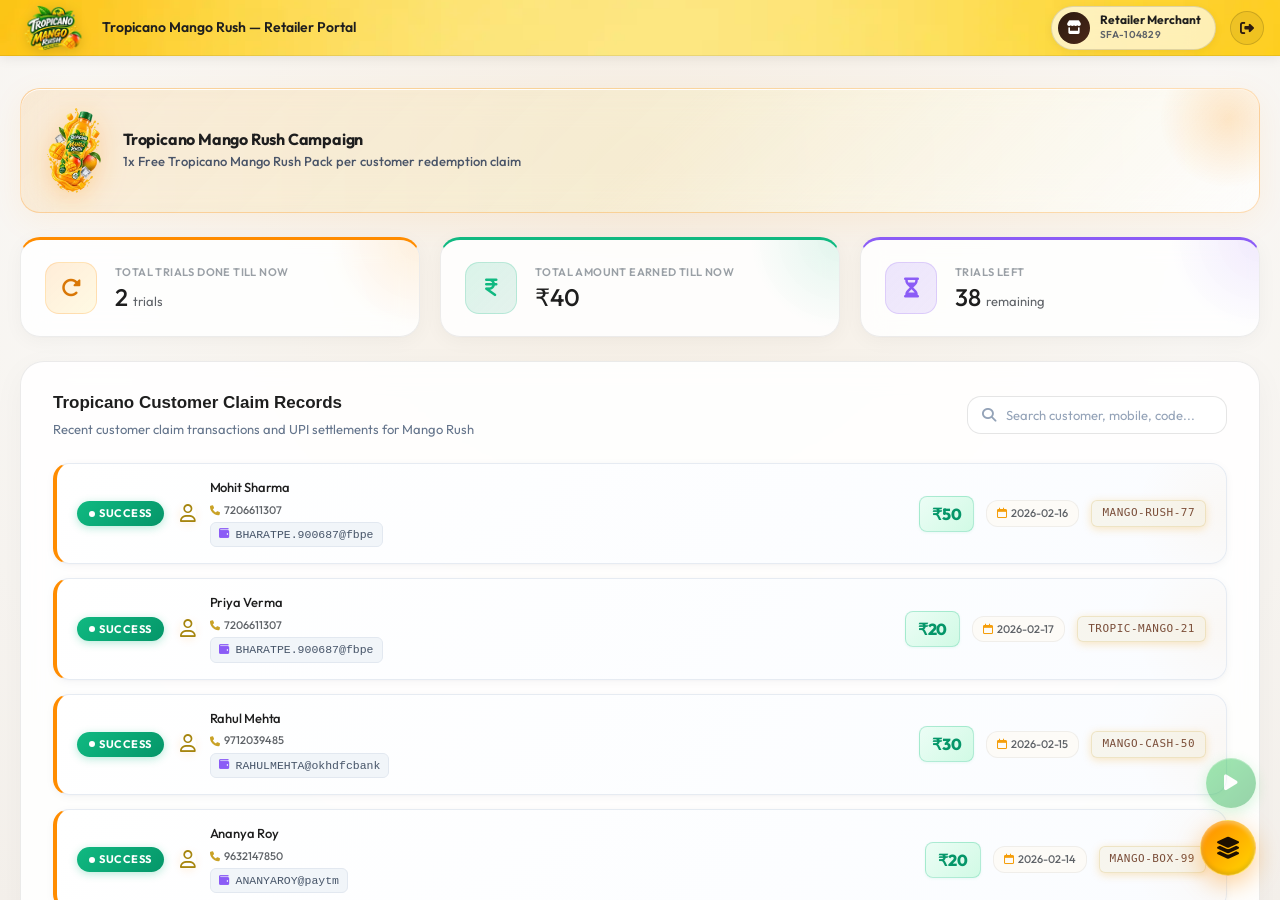
==== commit a0c70644: "Replace all PNG images with WebP and update references" ====
--- a/retailer-basic.html
+++ b/retailer-basic.html
@@ -1,4 +1,4 @@
-<!DOCTYPE html>
+<!doctype html>
 <html lang="en">
   <head>
     <meta charset="UTF-8" />
@@ -26,15 +26,22 @@
     <link rel="stylesheet" href="retailer.css" />
   </head>
   <body>
-
     <!-- Minimal Basic Retailer Dashboard Screen -->
-    <div id="retailerDashboardScreen" class="dash-screen" style="display: flex;">
-
+    <div id="retailerDashboardScreen" class="dash-screen" style="display: flex">
       <!-- Top Navbar -->
       <header class="dash-topbar">
         <div class="dash-topbar-left">
-          <img src="assets/logo-toffee.png" alt="Tropicano Mango Rush" class="dash-topbar-logo" onerror="this.src='assets/toffee.png'" />
-          <span class="dash-profile-name" style="font-size: 14px; font-weight: 600;">Tropicano Mango Rush — Retailer Portal</span>
+          <img
+            src="assets/logo-toffee.webp"
+            alt="Tropicano Mango Rush"
+            class="dash-topbar-logo"
+            onerror="this.src = 'assets/toffee.webp'"
+          />
+          <span
+            class="dash-profile-name"
+            style="font-size: 14px; font-weight: 600"
+            >Tropicano Mango Rush — Retailer Portal</span
+          >
         </div>
         <div class="dash-topbar-right">
           <div class="dash-profile-chip">
@@ -42,11 +49,18 @@
               <i class="fa-solid fa-store"></i>
             </div>
             <div class="dash-profile-info">
-              <span id="dashMerchantName" class="dash-profile-name">Retailer Merchant</span>
+              <span id="dashMerchantName" class="dash-profile-name"
+                >Retailer Merchant</span
+              >
               <span id="dashSfaId" class="dash-profile-sfa">SFA-104829</span>
             </div>
           </div>
-          <button type="button" id="dashLogoutBtn" class="dash-logout-btn" title="Exit Dashboard">
+          <button
+            type="button"
+            id="dashLogoutBtn"
+            class="dash-logout-btn"
+            title="Exit Dashboard"
+          >
             <i class="fa-solid fa-right-from-bracket"></i>
           </button>
         </div>
@@ -55,13 +69,22 @@
       <!-- Main Minimal Content Area -->
       <main class="dash-main dash-basic-main">
         <div class="dash-basic-container">
-          
           <!-- Campaign Promo Header -->
           <div class="dash-overview-promo">
-            <img src="assets/secondary-pack.png" alt="Tropicano Mango Rush Pack" class="dash-overview-promo-img" onerror="this.src='assets/toffee.png'" />
+            <img
+              src="assets/secondary-pack.webp"
+              alt="Tropicano Mango Rush Pack"
+              class="dash-overview-promo-img"
+              onerror="this.src = 'assets/toffee.webp'"
+            />
             <div class="dash-overview-promo-text">
-              <strong class="dash-overview-promo-title">Tropicano Mango Rush Campaign</strong>
-              <span class="dash-overview-promo-sub">1x Free Tropicano Mango Rush Pack per customer redemption claim</span>
+              <strong class="dash-overview-promo-title"
+                >Tropicano Mango Rush Campaign</strong
+              >
+              <span class="dash-overview-promo-sub"
+                >1x Free Tropicano Mango Rush Pack per customer redemption
+                claim</span
+              >
             </div>
           </div>
 
@@ -91,7 +114,9 @@
               </div>
               <div class="dash-kpi-data">
                 <span class="dash-kpi-label">Trials Left</span>
-                <strong class="dash-kpi-value">38 <small>remaining</small></strong>
+                <strong class="dash-kpi-value"
+                  >38 <small>remaining</small></strong
+                >
               </div>
             </div>
           </div>
@@ -100,19 +125,27 @@
           <div class="dash-card">
             <div class="dash-card-header">
               <div>
-                <h3 class="dash-card-title">Tropicano Customer Claim Records</h3>
-                <p class="dash-card-sub">Recent customer claim transactions and UPI settlements for Mango Rush</p>
+                <h3 class="dash-card-title">
+                  Tropicano Customer Claim Records
+                </h3>
+                <p class="dash-card-sub">
+                  Recent customer claim transactions and UPI settlements for
+                  Mango Rush
+                </p>
               </div>
               <div class="dash-search-box">
                 <i class="fa-solid fa-magnifying-glass"></i>
-                <input type="text" id="dashCustomerSearchInput" placeholder="Search customer, mobile, code..." />
+                <input
+                  type="text"
+                  id="dashCustomerSearchInput"
+                  placeholder="Search customer, mobile, code..."
+                />
               </div>
             </div>
             <div id="dashCustomerList" class="dash-cust-list">
               <!-- Dynamically populated via retailer-basic.js -->
             </div>
           </div>
-
         </div>
       </main>
     </div>
@@ -120,43 +153,93 @@
     <!-- 1. Customer Offer Detail Modal Popup -->
     <div id="customerOfferModalOverlay" class="dash-modal-overlay">
       <div class="dash-modal-card">
-        <button type="button" id="closeCustomerOfferModalBtn" class="dash-modal-close">&times;</button>
+        <button
+          type="button"
+          id="closeCustomerOfferModalBtn"
+          class="dash-modal-close"
+        >
+          &times;
+        </button>
         <div class="dash-modal-header">
-          <img src="assets/logo-toffee.png" alt="Tropicano Mango Rush Logo" class="dash-modal-logo" onerror="this.src='assets/toffee.png'" />
-          <h3 id="offerModalCustomerName" class="dash-modal-name">Mohit Sharma</h3>
-          <span id="offerModalCustomerMobile" class="dash-modal-mobile">Mobile: 7206611307</span>
+          <img
+            src="assets/logo-toffee.webp"
+            alt="Tropicano Mango Rush Logo"
+            class="dash-modal-logo"
+            onerror="this.src = 'assets/toffee.webp'"
+          />
+          <h3 id="offerModalCustomerName" class="dash-modal-name">
+            Mohit Sharma
+          </h3>
+          <span id="offerModalCustomerMobile" class="dash-modal-mobile"
+            >Mobile: 7206611307</span
+          >
         </div>
         <div class="dash-modal-body">
           <div class="dash-modal-row">
-            <span class="dash-modal-label"><i class="fa-regular fa-user"></i> Complete Name</span>
-            <span id="offerModalFullName" class="dash-modal-val">Mohit Sharma</span>
-          </div>
-          <div class="dash-modal-row">
-            <span class="dash-modal-label"><i class="fa-solid fa-wallet"></i> Settlement UPI ID</span>
-            <span id="offerModalUpiId" class="dash-modal-val dash-mono">BHARATPE.900687@fbpe</span>
-          </div>
-          <div class="dash-modal-row">
-            <span class="dash-modal-label"><i class="fa-solid fa-ticket"></i> Happy Code</span>
-            <span id="offerModalHappyCode" class="dash-badge dash-badge--dark">7892</span>
-          </div>
-          <div class="dash-modal-row">
-            <span class="dash-modal-label"><i class="fa-regular fa-clock"></i> Claimed Date &amp; Time</span>
-            <span id="offerModalClaimTime" class="dash-modal-val">10:42 AM Today</span>
-          </div>
-          <div class="dash-modal-row">
-            <span class="dash-modal-label"><i class="fa-regular fa-calendar-check"></i> Offer Valid Until</span>
-            <span id="offerModalValidDate" class="dash-modal-val dash-text-gold">31 Aug 2026</span>
-          </div>
-          <div class="dash-modal-row">
-            <span class="dash-modal-label"><i class="fa-solid fa-gift"></i> Available Offer</span>
-            <span id="offerModalOfferTitle" class="dash-modal-val dash-text-green">20% Cashback + Bonus Mango Rush Pack</span>
-          </div>
-          <div class="dash-modal-row">
-            <span class="dash-modal-label"><i class="fa-solid fa-barcode"></i> Promo Voucher Code</span>
-            <span id="offerModalOfferCode" class="dash-badge dash-badge--gold">MANGO-RUSH-77</span>
-          </div>
-        </div>
-        <button type="button" id="closeOfferModalDoneBtn" class="dash-btn dash-btn--gold dash-modal-btn">
+            <span class="dash-modal-label"
+              ><i class="fa-regular fa-user"></i> Complete Name</span
+            >
+            <span id="offerModalFullName" class="dash-modal-val"
+              >Mohit Sharma</span
+            >
+          </div>
+          <div class="dash-modal-row">
+            <span class="dash-modal-label"
+              ><i class="fa-solid fa-wallet"></i> Settlement UPI ID</span
+            >
+            <span id="offerModalUpiId" class="dash-modal-val dash-mono"
+              >BHARATPE.900687@fbpe</span
+            >
+          </div>
+          <div class="dash-modal-row">
+            <span class="dash-modal-label"
+              ><i class="fa-solid fa-ticket"></i> Happy Code</span
+            >
+            <span id="offerModalHappyCode" class="dash-badge dash-badge--dark"
+              >7892</span
+            >
+          </div>
+          <div class="dash-modal-row">
+            <span class="dash-modal-label"
+              ><i class="fa-regular fa-clock"></i> Claimed Date &amp; Time</span
+            >
+            <span id="offerModalClaimTime" class="dash-modal-val"
+              >10:42 AM Today</span
+            >
+          </div>
+          <div class="dash-modal-row">
+            <span class="dash-modal-label"
+              ><i class="fa-regular fa-calendar-check"></i> Offer Valid
+              Until</span
+            >
+            <span id="offerModalValidDate" class="dash-modal-val dash-text-gold"
+              >31 Aug 2026</span
+            >
+          </div>
+          <div class="dash-modal-row">
+            <span class="dash-modal-label"
+              ><i class="fa-solid fa-gift"></i> Available Offer</span
+            >
+            <span
+              id="offerModalOfferTitle"
+              class="dash-modal-val dash-text-green"
+              >20% Cashback + Bonus Mango Rush Pack</span
+            >
+          </div>
+          <div class="dash-modal-row">
+            <span class="dash-modal-label"
+              ><i class="fa-solid fa-barcode"></i> Promo Voucher Code</span
+            >
+            <span id="offerModalOfferCode" class="dash-badge dash-badge--gold"
+              >MANGO-RUSH-77</span
+            >
+          </div>
+        </div>
+        <button
+          type="button"
+          id="closeOfferModalDoneBtn"
+          class="dash-btn dash-btn--gold dash-modal-btn"
+        >
           DONE &amp; CLOSE
         </button>
       </div>
@@ -164,22 +247,95 @@
 
     <!-- 2. OTP Verification Modal Popup -->
     <div id="otpModalOverlay" class="dash-modal-overlay">
-      <div class="dash-modal-card" style="max-width: 400px; text-align: center;">
-        <button type="button" id="closeOtpModalBtn" class="dash-modal-close">&times;</button>
+      <div class="dash-modal-card" style="max-width: 400px; text-align: center">
+        <button type="button" id="closeOtpModalBtn" class="dash-modal-close">
+          &times;
+        </button>
         <div class="dash-modal-header">
-          <div class="modal-icon-badge" style="background: rgba(255,140,0,0.12); width: 64px; height: 64px; border-radius: 50%; display: flex; align-items: center; justify-content: center; margin: 0 auto 12px auto; color: #ff8c00; font-size: 24px;">
+          <div
+            class="modal-icon-badge"
+            style="
+              background: rgba(255, 140, 0, 0.12);
+              width: 64px;
+              height: 64px;
+              border-radius: 50%;
+              display: flex;
+              align-items: center;
+              justify-content: center;
+              margin: 0 auto 12px auto;
+              color: #ff8c00;
+              font-size: 24px;
+            "
+          >
             <i class="fa-solid fa-shield-halved"></i>
           </div>
           <h3 class="dash-modal-name">Verify Retailer OTP</h3>
-          <span class="dash-modal-mobile">Enter 4-digit code sent to your registered mobile</span>
-        </div>
-        <div style="display: flex; gap: 12px; justify-content: center; margin: 20px 0;">
-          <input type="text" maxlength="1" class="dash-form-input" style="width: 48px; text-align: center; font-size: 20px; font-weight: 600;" value="7" />
-          <input type="text" maxlength="1" class="dash-form-input" style="width: 48px; text-align: center; font-size: 20px; font-weight: 600;" value="8" />
-          <input type="text" maxlength="1" class="dash-form-input" style="width: 48px; text-align: center; font-size: 20px; font-weight: 600;" value="9" />
-          <input type="text" maxlength="1" class="dash-form-input" style="width: 48px; text-align: center; font-size: 20px; font-weight: 600;" value="2" />
-        </div>
-        <button type="button" id="confirmOtpBtn" class="dash-btn dash-btn--gold dash-modal-btn">
+          <span class="dash-modal-mobile"
+            >Enter 4-digit code sent to your registered mobile</span
+          >
+        </div>
+        <div
+          style="
+            display: flex;
+            gap: 12px;
+            justify-content: center;
+            margin: 20px 0;
+          "
+        >
+          <input
+            type="text"
+            maxlength="1"
+            class="dash-form-input"
+            style="
+              width: 48px;
+              text-align: center;
+              font-size: 20px;
+              font-weight: 600;
+            "
+            value="7"
+          />
+          <input
+            type="text"
+            maxlength="1"
+            class="dash-form-input"
+            style="
+              width: 48px;
+              text-align: center;
+              font-size: 20px;
+              font-weight: 600;
+            "
+            value="8"
+          />
+          <input
+            type="text"
+            maxlength="1"
+            class="dash-form-input"
+            style="
+              width: 48px;
+              text-align: center;
+              font-size: 20px;
+              font-weight: 600;
+            "
+            value="9"
+          />
+          <input
+            type="text"
+            maxlength="1"
+            class="dash-form-input"
+            style="
+              width: 48px;
+              text-align: center;
+              font-size: 20px;
+              font-weight: 600;
+            "
+            value="2"
+          />
+        </div>
+        <button
+          type="button"
+          id="confirmOtpBtn"
+          class="dash-btn dash-btn--gold dash-modal-btn"
+        >
           VERIFY &amp; CONFIRM
         </button>
       </div>
@@ -187,11 +343,25 @@
 
     <!-- 3. Stock Re-Stock Request Modal Popup -->
     <div id="restockModalOverlay" class="dash-modal-overlay">
-      <div class="dash-modal-card" style="max-width: 420px;">
-        <button type="button" id="closeRestockModalBtn" class="dash-modal-close">&times;</button>
-        <div class="dash-modal-header" style="text-align: center;">
-          <h3 class="dash-modal-name"><i class="fa-solid fa-truck-ramp-box" style="color: #ff8c00; margin-right: 8px;"></i>Request Stock Re-Stock</h3>
-          <span class="dash-modal-mobile">Select batch variant to request additional shelf stock</span>
+      <div class="dash-modal-card" style="max-width: 420px">
+        <button
+          type="button"
+          id="closeRestockModalBtn"
+          class="dash-modal-close"
+        >
+          &times;
+        </button>
+        <div class="dash-modal-header" style="text-align: center">
+          <h3 class="dash-modal-name">
+            <i
+              class="fa-solid fa-truck-ramp-box"
+              style="color: #ff8c00; margin-right: 8px"
+            ></i
+            >Request Stock Re-Stock
+          </h3>
+          <span class="dash-modal-mobile"
+            >Select batch variant to request additional shelf stock</span
+          >
         </div>
         <div class="dash-modal-body">
           <div class="dash-form-group">
@@ -204,10 +374,19 @@
           </div>
           <div class="dash-form-group">
             <label class="dash-form-label">Requested Quantity</label>
-            <input type="number" class="dash-form-input" value="1000" placeholder="Number of packs..." />
-          </div>
-        </div>
-        <button type="button" id="confirmRestockBtn" class="dash-btn dash-btn--gold dash-modal-btn">
+            <input
+              type="number"
+              class="dash-form-input"
+              value="1000"
+              placeholder="Number of packs..."
+            />
+          </div>
+        </div>
+        <button
+          type="button"
+          id="confirmRestockBtn"
+          class="dash-btn dash-btn--gold dash-modal-btn"
+        >
           SUBMIT STOCK REQUEST
         </button>
       </div>
--- a/style.css
+++ b/style.css
@@ -11,20 +11,32 @@
   height: 100%;
   overflow: hidden;
   font-family: "Google Sans Flex", sans-serif;
-  background: #0b160b url('assets/video-initial.png') no-repeat center center;
+  background: #0b160b url("assets/video-initial.webp") no-repeat center center;
   background-size: cover;
   color: #fafafa;
   position: relative;
 }
 
-h1, h2, h3, h4, h5, h6 {
+h1,
+h2,
+h3,
+h4,
+h5,
+h6 {
   font-family: "Google Sans Flex", "Google Sans", sans-serif;
   font-weight: 800;
 }
 
 @media (max-width: 450px) {
-  html, body {
-    font-family: "Google Sans Flex", "Google Sans", "Product Sans", system-ui, -apple-system, sans-serif;
+  html,
+  body {
+    font-family:
+      "Google Sans Flex",
+      "Google Sans",
+      "Product Sans",
+      system-ui,
+      -apple-system,
+      sans-serif;
   }
 }
 
@@ -48,11 +60,12 @@
   background: transparent;
   /* Gradient stroke via border + background-clip trick */
   border: 2px solid transparent;
-  background-image: linear-gradient(#0b160b, #0b160b),
-    linear-gradient(135deg, #FF8C00 0%, #FFD700 50%, #2E7D32 100%);
+  background-image:
+    linear-gradient(#0b160b, #0b160b),
+    linear-gradient(135deg, #ff8c00 0%, #ffd700 50%, #2e7d32 100%);
   background-origin: border-box;
   background-clip: padding-box, border-box;
-  color: #FF8C00;
+  color: #ff8c00;
   padding: 8px 18px;
   border-radius: 20px;
   font-family: "Google Sans Flex", sans-serif;
@@ -69,7 +82,7 @@
 }
 
 .skip-qr-btn:hover {
-  color: #FFD700;
+  color: #ffd700;
   transform: translateX(6px);
   box-shadow: 0 4px 18px rgba(255, 140, 0, 0.4);
 }
@@ -78,7 +91,11 @@
   position: relative;
   width: 100%;
   max-width: 400px;
-  background: linear-gradient(180deg, rgba(255, 140, 0, 0.25) 0%, rgba(26, 13, 0, 0.92) 20%);
+  background: linear-gradient(
+    180deg,
+    rgba(255, 140, 0, 0.25) 0%,
+    rgba(26, 13, 0, 0.92) 20%
+  );
   backdrop-filter: blur(28px);
   -webkit-backdrop-filter: blur(28px);
   border: 1.5px solid rgba(255, 167, 38, 0.35);
@@ -101,19 +118,18 @@
   z-index: 1;
 }
 
-
 .qr-title {
   font-family: "Outfit", sans-serif;
   font-size: 24px;
   font-weight: 500;
-  color: #3B1800;
+  color: #3b1800;
   margin-bottom: 8px;
 }
 
 .qr-subtitle {
   font-family: "Google Sans Flex", sans-serif;
   font-size: 12px;
-  color: #3B1800;
+  color: #3b1800;
   line-height: 1.5;
   margin-bottom: 20px;
 }
@@ -129,9 +145,15 @@
 }
 
 @keyframes laserSweep {
-  0% { top: 0%; }
-  50% { top: 100%; }
-  100% { top: 0%; }
+  0% {
+    top: 0%;
+  }
+  50% {
+    top: 100%;
+  }
+  100% {
+    top: 0%;
+  }
 }
 
 .qr-reader-view video {
@@ -206,7 +228,7 @@
   content: "";
   position: absolute;
   inset: -12px;
-  background: #0b160b url('assets/video-initial.png') no-repeat center center;
+  background: #0b160b url("assets/video-initial.webp") no-repeat center center;
   background-size: cover;
   filter: blur(3px);
   transform: scale(1.04);
@@ -222,7 +244,7 @@
   z-index: 10;
   width: 44px;
   height: 44px;
-  color: #FF8C00;
+  color: #ff8c00;
   font-size: 20px;
   display: flex;
   align-items: center;
@@ -234,7 +256,7 @@
 
 .info-btn:hover {
   transform: scale(1.1);
-  color: #FFD700;
+  color: #ffd700;
 }
 
 .info-btn:active {
@@ -257,11 +279,13 @@
   display: block;
 }
 
-/* bg-layer-fixed (image-2.png) removed — video last frame serves as background */
-.bg-layer-fixed { display: none; }
+/* bg-layer-fixed (image-2.webp) removed — video last frame serves as background */
+.bg-layer-fixed {
+  display: none;
+}
 
 /* =========================================================
-   FLOATING BACKGROUND ELEMENTS (image-3/4/5.png)
+   FLOATING BACKGROUND ELEMENTS (image-3/4/5.webp)
    ========================================================= */
 .bg-floaters {
   position: absolute;
@@ -275,61 +299,128 @@
   position: absolute;
   opacity: 1;
   will-change: transform;
-  filter: drop-shadow(0 8px 20px rgba(0,0,0,0.35));
+  filter: drop-shadow(0 8px 20px rgba(0, 0, 0, 0.35));
 }
 
 /* Dynamic configuration styling mapping CSS variables set in JS */
-.floater-custom-1 { animation: bgFloatCustom1 var(--float-dur, 7s) ease-in-out infinite; }
-.floater-custom-2 { animation: bgFloatCustom2 var(--float-dur, 9s) ease-in-out infinite; }
-.floater-custom-3 { animation: bgFloatCustom3 var(--float-dur, 8s) ease-in-out infinite; }
-.floater-custom-4 { animation: bgFloatCustom4 var(--float-dur, 10s) ease-in-out infinite; }
-.floater-custom-5 { animation: bgFloatCustom5 var(--float-dur, 11s) ease-in-out infinite; }
-.floater-custom-6 { animation: bgFloatCustom6 var(--float-dur, 12s) ease-in-out infinite; }
+.floater-custom-1 {
+  animation: bgFloatCustom1 var(--float-dur, 7s) ease-in-out infinite;
+}
+.floater-custom-2 {
+  animation: bgFloatCustom2 var(--float-dur, 9s) ease-in-out infinite;
+}
+.floater-custom-3 {
+  animation: bgFloatCustom3 var(--float-dur, 8s) ease-in-out infinite;
+}
+.floater-custom-4 {
+  animation: bgFloatCustom4 var(--float-dur, 10s) ease-in-out infinite;
+}
+.floater-custom-5 {
+  animation: bgFloatCustom5 var(--float-dur, 11s) ease-in-out infinite;
+}
+.floater-custom-6 {
+  animation: bgFloatCustom6 var(--float-dur, 12s) ease-in-out infinite;
+}
 
 /* Fallbacks and base keyframes supporting offsets */
 @keyframes bgFloatCustom1 {
-  0%, 100% { transform: translateY(0px) rotate(var(--rot-offset, -8deg)) scale(1); }
-  40%       { transform: translateY(-22px) rotate(calc(var(--rot-offset, -8deg) + 12deg)) scale(1.04); }
-  70%       { transform: translateY(-10px) rotate(calc(var(--rot-offset, -8deg) + 6deg)) scale(0.98); }
+  0%,
+  100% {
+    transform: translateY(0px) rotate(var(--rot-offset, -8deg)) scale(1);
+  }
+  40% {
+    transform: translateY(-22px) rotate(calc(var(--rot-offset, -8deg) + 12deg))
+      scale(1.04);
+  }
+  70% {
+    transform: translateY(-10px) rotate(calc(var(--rot-offset, -8deg) + 6deg))
+      scale(0.98);
+  }
 }
 
 @keyframes bgFloatCustom2 {
-  0%, 100% { transform: translateY(0px) rotate(var(--rot-offset, 10deg)) scale(1); }
-  35%       { transform: translateY(20px) rotate(calc(var(--rot-offset, 10deg) - 15deg)) scale(1.05); }
-  65%       { transform: translateY(8px) rotate(calc(var(--rot-offset, 10deg) + 4deg)) scale(0.97); }
+  0%,
+  100% {
+    transform: translateY(0px) rotate(var(--rot-offset, 10deg)) scale(1);
+  }
+  35% {
+    transform: translateY(20px) rotate(calc(var(--rot-offset, 10deg) - 15deg))
+      scale(1.05);
+  }
+  65% {
+    transform: translateY(8px) rotate(calc(var(--rot-offset, 10deg) + 4deg))
+      scale(0.97);
+  }
 }
 
 @keyframes bgFloatCustom3 {
-  0%, 100% { transform: translateY(0px) rotate(var(--rot-offset, 0deg)) scale(1); }
-  33%       { transform: translateY(-16px) rotate(calc(var(--rot-offset, 0deg) + 9deg)) scale(1.06); }
-  66%       { transform: translateY(12px) rotate(calc(var(--rot-offset, 0deg) - 6deg)) scale(0.96); }
+  0%,
+  100% {
+    transform: translateY(0px) rotate(var(--rot-offset, 0deg)) scale(1);
+  }
+  33% {
+    transform: translateY(-16px) rotate(calc(var(--rot-offset, 0deg) + 9deg))
+      scale(1.06);
+  }
+  66% {
+    transform: translateY(12px) rotate(calc(var(--rot-offset, 0deg) - 6deg))
+      scale(0.96);
+  }
 }
 
 @keyframes bgFloatCustom4 {
-  0%, 100% { transform: translateY(0px) rotate(var(--rot-offset, 5deg)) scale(1); }
-  45%       { transform: translateY(-18px) rotate(calc(var(--rot-offset, 5deg) - 10deg)) scale(1.03); }
-  75%       { transform: translateY(15px) rotate(calc(var(--rot-offset, 5deg) + 7deg)) scale(0.99); }
+  0%,
+  100% {
+    transform: translateY(0px) rotate(var(--rot-offset, 5deg)) scale(1);
+  }
+  45% {
+    transform: translateY(-18px) rotate(calc(var(--rot-offset, 5deg) - 10deg))
+      scale(1.03);
+  }
+  75% {
+    transform: translateY(15px) rotate(calc(var(--rot-offset, 5deg) + 7deg))
+      scale(0.99);
+  }
 }
 
 @keyframes bgFloatCustom5 {
-  0%, 100% { transform: translateY(0px) rotate(var(--rot-offset, -12deg)) scale(1); }
-  38%       { transform: translateY(25px) rotate(calc(var(--rot-offset, -12deg) + 14deg)) scale(1.07); }
-  68%       { transform: translateY(-12px) rotate(calc(var(--rot-offset, -12deg) - 5deg)) scale(0.95); }
+  0%,
+  100% {
+    transform: translateY(0px) rotate(var(--rot-offset, -12deg)) scale(1);
+  }
+  38% {
+    transform: translateY(25px) rotate(calc(var(--rot-offset, -12deg) + 14deg))
+      scale(1.07);
+  }
+  68% {
+    transform: translateY(-12px) rotate(calc(var(--rot-offset, -12deg) - 5deg))
+      scale(0.95);
+  }
 }
 
 @keyframes bgFloatCustom6 {
-  0%, 100% { transform: translateY(0px) rotate(var(--rot-offset, 15deg)) scale(1); }
-  42%       { transform: translateY(-20px) rotate(calc(var(--rot-offset, 15deg) - 8deg)) scale(1.05); }
-  72%       { transform: translateY(10px) rotate(calc(var(--rot-offset, 15deg) + 12deg)) scale(0.97); }
-}
-
-
+  0%,
+  100% {
+    transform: translateY(0px) rotate(var(--rot-offset, 15deg)) scale(1);
+  }
+  42% {
+    transform: translateY(-20px) rotate(calc(var(--rot-offset, 15deg) - 8deg))
+      scale(1.05);
+  }
+  72% {
+    transform: translateY(10px) rotate(calc(var(--rot-offset, 15deg) + 12deg))
+      scale(0.97);
+  }
+}
 
 /* Canvas Particle Effect Layer — removed */
-.particle-canvas { display: none; }
-.popup-card, .steps-modal-card, .qr-scanner-card
-{
-  background: url("assets/background.png") no-repeat center center !important;
+.particle-canvas {
+  display: none;
+}
+.popup-card,
+.steps-modal-card,
+.qr-scanner-card {
+  background: url("assets/background.webp") no-repeat center center !important;
   background-size: cover !important;
   box-shadow: 0 20px 60px rgba(0, 0, 0, 0.35) !important;
   max-width: 400px !important;
@@ -339,7 +430,6 @@
   position: absolute;
   z-index: 3;
   width: calc(100% - 48px);
-
 
   backdrop-filter: blur(28px);
   -webkit-backdrop-filter: blur(28px);
@@ -526,8 +616,9 @@
   padding: 18px;
   margin-bottom: 24px;
   text-align: center;
-  box-shadow: 0 10px 30px rgba(0, 0, 0, 0.15),
-              inset 0 1px 0 rgba(255, 255, 255, 0.8);
+  box-shadow:
+    0 10px 30px rgba(0, 0, 0, 0.15),
+    inset 0 1px 0 rgba(255, 255, 255, 0.8);
 }
 
 .scratch-card-container {
@@ -548,8 +639,16 @@
   align-items: center;
   justify-content: center;
   gap: 12px;
-    background: conic-gradient(from 231.52deg at 51.59% 60.57%, #F1A202 0deg, #FCBF07 65.99deg, #FCC111 189.52deg, #F1A202 360deg) !important;
-    box-shadow: inset 0px 4px 1px #FED845, inset 0px -4px 1px #E97202 !important;
+  background: conic-gradient(
+    from 231.52deg at 51.59% 60.57%,
+    #f1a202 0deg,
+    #fcbf07 65.99deg,
+    #fcc111 189.52deg,
+    #f1a202 360deg
+  ) !important;
+  box-shadow:
+    inset 0px 4px 1px #fed845,
+    inset 0px -4px 1px #e97202 !important;
   border-radius: 12px;
   z-index: 1;
   padding: 20px;
@@ -596,11 +695,13 @@
   display: flex;
   align-items: center;
   justify-content: center;
-  transition: color 0.2s, transform 0.2s;
+  transition:
+    color 0.2s,
+    transform 0.2s;
 }
 
 .copy-code-btn:hover {
-  color: #FF8C00;
+  color: #ff8c00;
   transform: scale(1.2);
 }
 
@@ -652,7 +753,7 @@
 .retailer-card-panel {
   text-align: left;
   padding: 32px 24px 28px;
-  background: url("assets/background.png") no-repeat center center !important;
+  background: url("assets/background.webp") no-repeat center center !important;
   background-size: cover !important;
 }
 
@@ -686,8 +787,19 @@
 }
 
 @keyframes iconPulseGlow {
-  0%, 100% { box-shadow: 0 0 0 8px rgba(41,19,0,0.04), 0 0 0 16px rgba(41,19,0,0.02), 0 8px 24px rgba(0,0,0,0.15); }
-  50% { box-shadow: 0 0 0 10px rgba(41,19,0,0.06), 0 0 0 20px rgba(41,19,0,0.03), 0 12px 32px rgba(0,0,0,0.2); }
+  0%,
+  100% {
+    box-shadow:
+      0 0 0 8px rgba(41, 19, 0, 0.04),
+      0 0 0 16px rgba(41, 19, 0, 0.02),
+      0 8px 24px rgba(0, 0, 0, 0.15);
+  }
+  50% {
+    box-shadow:
+      0 0 0 10px rgba(41, 19, 0, 0.06),
+      0 0 0 20px rgba(41, 19, 0, 0.03),
+      0 12px 32px rgba(0, 0, 0, 0.2);
+  }
 }
 
 .retailer-header h2 {
@@ -722,7 +834,7 @@
   gap: 14px;
   padding: 13px 15px;
   border-radius: 14px;
-  border:1px solid  rgba(0, 0, 0, 0.04);
+  border: 1px solid rgba(0, 0, 0, 0.04);
   cursor: pointer;
   position: relative;
   overflow: hidden;
@@ -736,10 +848,14 @@
 }
 
 .retailer-checkbox-item::before {
-  content: '';
+  content: "";
   position: absolute;
   inset: 0;
-  background: linear-gradient(120deg, rgba(41,19,0,0.05) 0%, transparent 80%);
+  background: linear-gradient(
+    120deg,
+    rgba(41, 19, 0, 0.05) 0%,
+    transparent 80%
+  );
   opacity: 0;
   transition: opacity 0.25s ease;
   pointer-events: none;
@@ -832,13 +948,28 @@
 
 /* Shake animation for validation */
 @keyframes shakeList {
-  0%, 100% { transform: translateX(0); }
-  15% { transform: translateX(-6px); }
-  30% { transform: translateX(6px); }
-  45% { transform: translateX(-4px); }
-  60% { transform: translateX(4px); }
-  75% { transform: translateX(-2px); }
-  90% { transform: translateX(2px); }
+  0%,
+  100% {
+    transform: translateX(0);
+  }
+  15% {
+    transform: translateX(-6px);
+  }
+  30% {
+    transform: translateX(6px);
+  }
+  45% {
+    transform: translateX(-4px);
+  }
+  60% {
+    transform: translateX(4px);
+  }
+  75% {
+    transform: translateX(-2px);
+  }
+  90% {
+    transform: translateX(2px);
+  }
 }
 
 .card-shimmer {
@@ -904,7 +1035,7 @@
   padding: 6px 14px;
   border-radius: 50px;
   margin-bottom: 14px;
-  box-shadow: 
+  box-shadow:
     inset 0 1px 0 rgba(255, 255, 255, 0.15),
     0 4px 10px rgba(0, 0, 0, 0.15);
 }
@@ -913,7 +1044,7 @@
   font-family: "Outfit", sans-serif;
   font-weight: 400;
   font-size: 32px;
-  color: #E06102;
+  color: #e06102;
   text-shadow: 0 4px 12px rgba(255, 140, 0, 0.25);
   letter-spacing: -0.01em;
   margin-bottom: 12px;
@@ -937,18 +1068,18 @@
 }
 
 .reward-card {
-    position: relative;
-    background: #284617;
-    border-radius: 12px;
-    padding: 10px 14px;
-    margin-bottom: 18px;
-    overflow: hidden;
-    border: 1px solid rgba(255, 255, 255, 0.1);
-    width: 100%;
-    max-width: 350px;
-    margin-left: auto;
-    margin-right: auto;
-    box-shadow: 0 4px 10px rgba(0, 0, 0, 0.2);
+  position: relative;
+  background: #284617;
+  border-radius: 12px;
+  padding: 10px 14px;
+  margin-bottom: 18px;
+  overflow: hidden;
+  border: 1px solid rgba(255, 255, 255, 0.1);
+  width: 100%;
+  max-width: 350px;
+  margin-left: auto;
+  margin-right: auto;
+  box-shadow: 0 4px 10px rgba(0, 0, 0, 0.2);
 }
 
 .reward-card-glow {
@@ -1043,9 +1174,18 @@
   padding: 14px 18px;
   border-radius: 99px;
   /* Gradient stroke border using background-clip trick */
-background: conic-gradient(from 231.52deg at 51.59% 60.57%, #FBE7B5 0deg, #FDE7B1 65.99deg, #FDE49F 189.52deg, #FBE7B5 360deg);
-box-shadow: 0px 4px 4px rgba(0, 0, 0, 0.1), inset 0px 4px 1px #FDEFCE, inset 0px -4px 1px #FCD263;
-color: #291300 !important;
+  background: conic-gradient(
+    from 231.52deg at 51.59% 60.57%,
+    #fbe7b5 0deg,
+    #fde7b1 65.99deg,
+    #fde49f 189.52deg,
+    #fbe7b5 360deg
+  );
+  box-shadow:
+    0px 4px 4px rgba(0, 0, 0, 0.1),
+    inset 0px 4px 1px #fdefce,
+    inset 0px -4px 1px #fcd263;
+  color: #291300 !important;
   border: none !important;
   border-radius: 100px !important;
   font-family: "Outfit", sans-serif;
@@ -1060,28 +1200,36 @@
     transform 0.15s cubic-bezier(0.22, 1, 0.36, 1),
     box-shadow 0.15s cubic-bezier(0.22, 1, 0.36, 1),
     color 0.15s ease;
-   height: 48px;
-}
-.btn-option i{
+  height: 48px;
+}
+.btn-option i {
   color: #291300 !important;
 }
 /* Hover: fast rightward slide + warm glow */
 .btn-option:hover {
-box-shadow: 0px 4px 4px rgba(0, 0, 0, 0.1), inset 0px 6px 1px #FDEFCE, inset 0px -6px 1px #FCD263;
-
+  box-shadow:
+    0px 4px 4px rgba(0, 0, 0, 0.1),
+    inset 0px 6px 1px #fdefce,
+    inset 0px -6px 1px #fcd263;
 }
 /* Rectangle 73 */
 
-
 .btn-yes {
-
-    background: conic-gradient(from 231.52deg at 51.59% 60.57%, #F1A202 0deg, #FCBF07 65.99deg, #FCC111 189.52deg, #F1A202 360deg) !important;
-    box-shadow: inset 0px 4px 1px #FED845, inset 0px -4px 1px #E97202 !important;
-border-radius: 100px !important;
+  background: conic-gradient(
+    from 231.52deg at 51.59% 60.57%,
+    #f1a202 0deg,
+    #fcbf07 65.99deg,
+    #fcc111 189.52deg,
+    #f1a202 360deg
+  ) !important;
+  box-shadow:
+    inset 0px 4px 1px #fed845,
+    inset 0px -4px 1px #e97202 !important;
+  border-radius: 100px !important;
   background-origin: border-box;
   background-clip: padding-box, border-box;
   border: none;
-  color: #3B1800;
+  color: #3b1800;
 }
 
 .btn-yes:hover {
@@ -1133,7 +1281,7 @@
 
 .close-drawer-btn:hover {
   background: rgba(255, 140, 0, 0.15);
-  color: #FF8C00;
+  color: #ff8c00;
 }
 
 .drawer-header {
@@ -1204,7 +1352,8 @@
     background 0.25s;
 }
 
-.input-wrapper input:focus, .code-box:focus {
+.input-wrapper input:focus,
+.code-box:focus {
   border: 1px solid rgba(255, 230, 168, 0.4);
   background: rgba(0, 0, 0, 0.4);
   color: #ffffff;
@@ -1243,7 +1392,6 @@
     background 0.25s,
     transform 0.2s;
 }
-
 
 /* Custom Checkbox Styling */
 .checkbox-group {
@@ -1314,7 +1462,7 @@
 }
 
 .checkbox-label a {
-  color: #FF8C00;
+  color: #ff8c00;
   text-decoration: underline;
 }
 
@@ -1385,7 +1533,6 @@
   pointer-events: none;
   z-index: 1;
 }
-
 
 .steps-modal-card {
   position: relative;
@@ -1414,7 +1561,6 @@
   z-index: 1;
 }
 
-
 .steps-modal.show .steps-modal-card {
   transform: scale(1);
 }
@@ -1517,7 +1663,10 @@
   border-radius: 16px;
   padding: 14px;
   position: relative;
-  transition: transform 0.25s cubic-bezier(0.25, 0.8, 0.25, 1), border-color 0.25s ease, box-shadow 0.25s ease;
+  transition:
+    transform 0.25s cubic-bezier(0.25, 0.8, 0.25, 1),
+    border-color 0.25s ease,
+    box-shadow 0.25s ease;
 }
 
 .step-item:hover,
@@ -1527,16 +1676,22 @@
   box-shadow: 0 8px 24px rgba(41, 19, 0, 0.1);
 }
 
-
-
 /* Entrance stagger animation */
 .steps-modal.show .step-item {
   animation: stepEntrance 0.5s cubic-bezier(0.25, 0.8, 0.25, 1) both;
 }
-.steps-modal.show .step-item:nth-child(1) { animation-delay: 0.15s; }
-.steps-modal.show .step-item:nth-child(2) { animation-delay: 0.25s; }
-.steps-modal.show .step-item:nth-child(3) { animation-delay: 0.35s; }
-.steps-modal.show .step-item:nth-child(4) { animation-delay: 0.45s; }
+.steps-modal.show .step-item:nth-child(1) {
+  animation-delay: 0.15s;
+}
+.steps-modal.show .step-item:nth-child(2) {
+  animation-delay: 0.25s;
+}
+.steps-modal.show .step-item:nth-child(3) {
+  animation-delay: 0.35s;
+}
+.steps-modal.show .step-item:nth-child(4) {
+  animation-delay: 0.45s;
+}
 
 @keyframes stepEntrance {
   0% {
@@ -1588,10 +1743,10 @@
    ALREADY PARTICIPATED / WARNING MODAL (DARK LUXURY THEME)
    ========================================================= */
 .participated-card-panel {
-    background: url(assets/background.png) no-repeat center center !important;
-    background-size: cover !important;
-    box-shadow: 0 20px 60px rgba(0, 0, 0, 0.35) !important;
-    max-width: 400px !important;
+  background: url(assets/background.webp) no-repeat center center !important;
+  background-size: cover !important;
+  box-shadow: 0 20px 60px rgba(0, 0, 0, 0.35) !important;
+  max-width: 400px !important;
   color: #ffffff;
 }
 
@@ -1681,7 +1836,8 @@
 }
 
 @keyframes pulseGlow {
-  0%, 100% {
+  0%,
+  100% {
     transform: scale(1);
     opacity: 0.6;
   }
@@ -1704,8 +1860,8 @@
   font-family: "Google Sans Flex", sans-serif;
   font-size: 13px;
   font-weight: 400;
-  color: #222; 
-    line-height: 1.5;
+  color: #222;
+  line-height: 1.5;
   margin-bottom: 18px;
   max-width: 280px;
 }
@@ -1825,7 +1981,7 @@
 
 .dev-tool-toggle {
   background: rgba(20, 10, 0, 0.9);
-  color: #FF8C00;
+  color: #ff8c00;
   border: 1px solid rgba(255, 140, 0, 0.5);
   padding: 8px 14px;
   border-radius: 20px;
@@ -1841,7 +1997,7 @@
 }
 
 .dev-tool-toggle:hover {
-  background: #FF8C00;
+  background: #ff8c00;
   color: #1a0d00;
 }
 
@@ -1880,7 +2036,7 @@
 .dev-tool-buttons button:hover {
   background: rgba(255, 140, 0, 0.2);
   color: #fff;
-  border-color: #FF8C00;
+  border-color: #ff8c00;
 }
 
 /* =========================================================
@@ -1963,7 +2119,9 @@
   justify-content: center;
   font-size: 26px;
   color: rgba(255, 255, 255, 0.55) !important;
-  transition: transform 0.15s ease, opacity 0.15s ease;
+  transition:
+    transform 0.15s ease,
+    opacity 0.15s ease;
 }
 
 .star-btn i {
@@ -1978,10 +2136,10 @@
 
 .star-btn.active i,
 .star-btn:hover i {
-  background: linear-gradient(135deg, #FFF176 0%, #FFD54F 40%, #FFA000 100%);
+  background: linear-gradient(135deg, #fff176 0%, #ffd54f 40%, #ffa000 100%);
   -webkit-background-clip: text;
   -webkit-text-fill-color: transparent;
-  color: #FFB300 !important;
+  color: #ffb300 !important;
 }
 
 .rating-feedback-badge {
@@ -2035,7 +2193,9 @@
   font-family: "Google Sans Flex", sans-serif;
   font-size: 11px;
   font-weight: 600;
-  transition: opacity 0.15s ease, transform 0.15s ease;
+  transition:
+    opacity 0.15s ease,
+    transform 0.15s ease;
 }
 
 .social-tile-card i {
@@ -2102,10 +2262,10 @@
   color: #fff;
   padding: 12px 24px;
   border-radius: 8px;
-  font-family: 'Poppins', sans-serif;
+  font-family: "Poppins", sans-serif;
   font-size: 13px;
   font-weight: 500;
-  box-shadow: 0 10px 30px rgba(0,0,0,0.5);
+  box-shadow: 0 10px 30px rgba(0, 0, 0, 0.5);
   z-index: 1000000;
   display: flex;
   align-items: center;
@@ -2133,7 +2293,9 @@
   border: 1px solid rgba(255, 255, 255, 0.4);
   border-radius: 18px;
   padding: 12px 16px;
-  box-shadow: 0 10px 30px rgba(0, 0, 0, 0.12), inset 0 1px 1px rgba(255, 255, 255, 0.5);
+  box-shadow:
+    0 10px 30px rgba(0, 0, 0, 0.12),
+    inset 0 1px 1px rgba(255, 255, 255, 0.5);
   z-index: 1000001;
   display: flex;
   gap: 12px;
@@ -2153,7 +2315,7 @@
   align-items: center;
   justify-content: center;
   font-size: 20px;
-  box-shadow: 0 2px 5px rgba(0,0,0,0.1);
+  box-shadow: 0 2px 5px rgba(0, 0, 0, 0.1);
 }
 .sms-content {
   flex: 1;
@@ -2246,8 +2408,14 @@
 }
 
 @keyframes iosRingPulse {
-  0% { transform: scale(0.85); opacity: 1; }
-  100% { transform: scale(1.35); opacity: 0; }
+  0% {
+    transform: scale(0.85);
+    opacity: 1;
+  }
+  100% {
+    transform: scale(1.35);
+    opacity: 0;
+  }
 }
 
 /* Text block */
@@ -2338,14 +2506,28 @@
 }
 
 @keyframes acceptBtnPulse {
-  0%, 100% { box-shadow: 0 4px 14px rgba(48, 209, 88, 0.5); }
-  50% { box-shadow: 0 4px 22px rgba(48, 209, 88, 0.8); }
+  0%,
+  100% {
+    box-shadow: 0 4px 14px rgba(48, 209, 88, 0.5);
+  }
+  50% {
+    box-shadow: 0 4px 22px rgba(48, 209, 88, 0.8);
+  }
 }
 
 @keyframes pulse {
-  0% { transform: scale(1); opacity: 1; }
-  50% { transform: scale(1.2); opacity: 0.7; }
-  100% { transform: scale(1); opacity: 1; }
+  0% {
+    transform: scale(1);
+    opacity: 1;
+  }
+  50% {
+    transform: scale(1.2);
+    opacity: 0.7;
+  }
+  100% {
+    transform: scale(1);
+    opacity: 1;
+  }
 }
 
 .copy-tooltip {
@@ -2355,16 +2537,16 @@
   transform: translateX(-50%) translateY(5px);
   background: rgba(26, 13, 0, 0.95);
   border: 1px solid rgba(255, 140, 0, 0.8);
-  color: #FF8C00;
+  color: #ff8c00;
   padding: 8px 14px;
   border-radius: 8px;
   font-size: 11px;
-  font-family: 'Poppins', sans-serif;
+  font-family: "Poppins", sans-serif;
   white-space: nowrap;
   opacity: 0;
   pointer-events: none;
   transition: all 0.3s cubic-bezier(0.175, 0.885, 0.32, 1.275);
-  box-shadow: 0 5px 15px rgba(0,0,0,0.5);
+  box-shadow: 0 5px 15px rgba(0, 0, 0, 0.5);
   z-index: 100;
 }
 .copy-tooltip.show {
@@ -2376,7 +2558,9 @@
   height: 180px;
   width: auto;
   object-fit: contain;
-  animation: logoEntrance 1.2s cubic-bezier(0.34, 1.56, 0.64, 1) forwards, logoFloat 3s ease-in-out infinite alternate 1.2s;
+  animation:
+    logoEntrance 1.2s cubic-bezier(0.34, 1.56, 0.64, 1) forwards,
+    logoFloat 3s ease-in-out infinite alternate 1.2s;
   transform-origin: center;
 }
 
@@ -2429,8 +2613,8 @@
   transform-origin: center center;
 }
 
-/* 4s Total Loop (2s sucess.png, 2s value.png) */
-/* Stage 1 (0% to 50% = 0s to 2s): sucess.png displays, then transitions out */
+/* 4s Total Loop (2s sucess.webp, 2s value.webp) */
+/* Stage 1 (0% to 50% = 0s to 2s): sucess.webp displays, then transitions out */
 @keyframes successBannerLoop {
   0% {
     transform: scale(0.3) translateY(30px);
@@ -2442,21 +2626,24 @@
     opacity: 1;
     filter: drop-shadow(0 8px 18px rgba(255, 183, 77, 0.45));
   }
-  15%, 40% {
+  15%,
+  40% {
     transform: scale(1) translateY(0);
     opacity: 1;
     filter: drop-shadow(0 6px 15px rgba(255, 183, 77, 0.35));
   }
-  48%, 100% {
+  48%,
+  100% {
     transform: scale(0.5) translateY(-20px);
     opacity: 0;
     filter: drop-shadow(0 0 0 rgba(255, 183, 77, 0));
   }
 }
 
-/* Stage 2 (50% to 100% = 2s to 4s): value.png displays, then transitions back to sucess.png */
+/* Stage 2 (50% to 100% = 2s to 4s): value.webp displays, then transitions back to sucess.webp */
 @keyframes valueBannerLoop {
-  0%, 46% {
+  0%,
+  46% {
     transform: scale(0.3) translateY(30px);
     opacity: 0;
     filter: drop-shadow(0 0 0 rgba(255, 215, 0, 0));
@@ -2466,12 +2653,14 @@
     opacity: 1;
     filter: drop-shadow(0 10px 22px rgba(255, 193, 7, 0.6));
   }
-  64%, 90% {
+  64%,
+  90% {
     transform: scale(1) translateY(0);
     opacity: 1;
     filter: drop-shadow(0 8px 18px rgba(255, 193, 7, 0.45));
   }
-  98%, 100% {
+  98%,
+  100% {
     transform: scale(0.5) translateY(-20px);
     opacity: 0;
     filter: drop-shadow(0 0 0 rgba(255, 215, 0, 0));
@@ -2518,7 +2707,7 @@
   text-align: center;
   z-index: 2;
   background: #1a0d00;
-  border-color: rgba(255, 140, 0, 0.30);
+  border-color: rgba(255, 140, 0, 0.3);
 }
 
 .welcome-logo-container {
@@ -2531,9 +2720,8 @@
   left: 50%;
   transform: translateX(-50%);
 }
-.success-award-banner-container .welcome-logo-container
-{
-  top:0;
+.success-award-banner-container .welcome-logo-container {
+  top: 0;
 }
 .welcome-modal-text {
   font-size: 13px;
@@ -2541,7 +2729,7 @@
   opacity: 0.8;
   margin-bottom: 24px;
   line-height: 1.4;
-  font-family: 'Poppins', sans-serif;
+  font-family: "Poppins", sans-serif;
 }
 
 .welcome-options-container {
@@ -2560,7 +2748,7 @@
   align-items: center;
   justify-content: space-between;
   width: 100%;
-  font-family: 'Poppins', sans-serif;
+  font-family: "Poppins", sans-serif;
   cursor: pointer;
   animation: welcomeBtnPulse 2s infinite ease-in-out;
   transition: all 0.15s cubic-bezier(0.22, 1, 0.36, 1);
@@ -2577,7 +2765,7 @@
   justify-content: space-between;
   text-decoration: none;
   width: 100%;
-  font-family: 'Poppins', sans-serif;
+  font-family: "Poppins", sans-serif;
   box-sizing: border-box;
 }
 
@@ -2635,7 +2823,9 @@
 
 .voice-call-indicator.call-ended {
   border-color: rgba(255, 69, 58, 0.3);
-  box-shadow: 0 0 0 1px rgba(255, 69, 58, 0.08), 0 20px 50px rgba(0, 0, 0, 0.6);
+  box-shadow:
+    0 0 0 1px rgba(255, 69, 58, 0.08),
+    0 20px 50px rgba(0, 0, 0, 0.6);
 }
 
 /* Avatar circle */
@@ -2667,8 +2857,15 @@
 }
 
 @keyframes liveBadgePulse {
-  0%, 100% { transform: scale(1); opacity: 1; }
-  50% { transform: scale(1.3); opacity: 0.75; }
+  0%,
+  100% {
+    transform: scale(1);
+    opacity: 1;
+  }
+  50% {
+    transform: scale(1.3);
+    opacity: 0.75;
+  }
 }
 
 .voice-call-info {
@@ -2723,15 +2920,35 @@
   animation: voiceWave 0.8s ease-in-out infinite;
 }
 
-.voice-waveform.active span:nth-child(1) { animation-delay: 0s;    animation-duration: 0.7s; }
-.voice-waveform.active span:nth-child(2) { animation-delay: 0.1s;  animation-duration: 0.9s; }
-.voice-waveform.active span:nth-child(3) { animation-delay: 0.05s; animation-duration: 0.6s; }
-.voice-waveform.active span:nth-child(4) { animation-delay: 0.15s; animation-duration: 0.8s; }
-.voice-waveform.active span:nth-child(5) { animation-delay: 0.08s; animation-duration: 0.75s; }
+.voice-waveform.active span:nth-child(1) {
+  animation-delay: 0s;
+  animation-duration: 0.7s;
+}
+.voice-waveform.active span:nth-child(2) {
+  animation-delay: 0.1s;
+  animation-duration: 0.9s;
+}
+.voice-waveform.active span:nth-child(3) {
+  animation-delay: 0.05s;
+  animation-duration: 0.6s;
+}
+.voice-waveform.active span:nth-child(4) {
+  animation-delay: 0.15s;
+  animation-duration: 0.8s;
+}
+.voice-waveform.active span:nth-child(5) {
+  animation-delay: 0.08s;
+  animation-duration: 0.75s;
+}
 
 @keyframes voiceWave {
-  0%, 100% { height: 4px; }
-  50% { height: 14px; }
+  0%,
+  100% {
+    height: 4px;
+  }
+  50% {
+    height: 14px;
+  }
 }
 
 /* Hang-up button */
@@ -2749,7 +2966,9 @@
   justify-content: center;
   cursor: pointer;
   box-shadow: 0 4px 14px rgba(255, 69, 58, 0.5);
-  transition: transform 0.18s ease, box-shadow 0.18s ease;
+  transition:
+    transform 0.18s ease,
+    box-shadow 0.18s ease;
 }
 
 .voice-hangup-btn:hover {
@@ -2849,7 +3068,7 @@
 .voice-chat-header span:first-child {
   font-size: 13px;
   font-weight: 700;
-  color: #FF8C00;
+  color: #ff8c00;
   display: flex;
   align-items: center;
   gap: 6px;
@@ -2915,7 +3134,7 @@
 }
 
 .voice-fallback-input-bar button {
-  background: #FF8C00;
+  background: #ff8c00;
   border: none;
   color: #1a0d00;
   width: 32px;
@@ -2941,7 +3160,11 @@
   width: 50px;
   height: 50px;
   border-radius: 50%;
-  background: linear-gradient(135deg, rgba(48,209,88,0.9) 0%, rgba(26,158,66,0.9) 100%);
+  background: linear-gradient(
+    135deg,
+    rgba(48, 209, 88, 0.9) 0%,
+    rgba(26, 158, 66, 0.9) 100%
+  );
   color: #fff;
   border: none;
   font-size: 18px;
@@ -2952,7 +3175,9 @@
   box-shadow:
     0 4px 14px rgba(48, 209, 88, 0.4),
     inset 0 1px 0 rgba(255, 255, 255, 0.3);
-  transition: transform 0.25s cubic-bezier(0.22, 1, 0.36, 1), box-shadow 0.25s ease;
+  transition:
+    transform 0.25s cubic-bezier(0.22, 1, 0.36, 1),
+    box-shadow 0.25s ease;
   position: relative;
   opacity: 0.5;
   pointer-events: none;
@@ -2965,7 +3190,7 @@
 }
 
 .demo-play-fab.pulse-ready::before {
-  content: '';
+  content: "";
   position: absolute;
   inset: -6px;
   border-radius: 50%;
@@ -3009,11 +3234,26 @@
 }
 
 @keyframes playFabPulse {
-  0%, 100% { box-shadow: 0 4px 14px rgba(48,209,88,0.4), inset 0 1px 0 rgba(255,255,255,0.3); }
-  50% { box-shadow: 0 4px 24px rgba(48,209,88,0.7), inset 0 1px 0 rgba(255,255,255,0.3); }
+  0%,
+  100% {
+    box-shadow:
+      0 4px 14px rgba(48, 209, 88, 0.4),
+      inset 0 1px 0 rgba(255, 255, 255, 0.3);
+  }
+  50% {
+    box-shadow:
+      0 4px 24px rgba(48, 209, 88, 0.7),
+      inset 0 1px 0 rgba(255, 255, 255, 0.3);
+  }
 }
 
 @keyframes playFabRing {
-  0% { transform: scale(1); opacity: 0.6; }
-  100% { transform: scale(1.6); opacity: 0; }
-}+  0% {
+    transform: scale(1);
+    opacity: 0.6;
+  }
+  100% {
+    transform: scale(1.6);
+    opacity: 0;
+  }
+}
--- a/retailer.css
+++ b/retailer.css
@@ -1,10 +1,15 @@
 /* Retailer Journey Styles using style.css Dark Glassmorphism Design System */
 :root {
-  --primary-color: #FF8C00;
+  --primary-color: #ff8c00;
   --primary-dark: #e67e00;
-  --bg-radial: radial-gradient(circle at 50% 40%, #2c1a12 0%, #180e09 60%, #0c0704 100%);
-  --primary-gold: #FF8C00;
-  --primary-gold-dark: #FFD700;
+  --bg-radial: radial-gradient(
+    circle at 50% 40%,
+    #2c1a12 0%,
+    #180e09 60%,
+    #0c0704 100%
+  );
+  --primary-gold: #ff8c00;
+  --primary-gold-dark: #ffd700;
   --card-glass: rgba(30, 18, 13, 0.85);
   --card-border: rgba(229, 193, 88, 0.35);
   --card-border-glow: rgba(229, 193, 88, 0.6);
@@ -32,7 +37,7 @@
   inset: 0;
   width: 100vw;
   height: 100vh;
-      background: url(assets/background.png) no-repeat center center !important;
+  background: url(assets/background.webp) no-repeat center center !important;
   display: flex;
   flex-direction: column;
   justify-content: center;
@@ -60,7 +65,11 @@
   position: absolute;
   width: 160px;
   height: 160px;
-  background: radial-gradient(circle, rgba(255, 140, 0, 0.4) 0%, rgba(255, 215, 0, 0) 70%);
+  background: radial-gradient(
+    circle,
+    rgba(255, 140, 0, 0.4) 0%,
+    rgba(255, 215, 0, 0) 70%
+  );
   border-radius: 50%;
   filter: blur(22px);
 }
@@ -123,7 +132,11 @@
 
 .header-banner {
   flex: 1;
-  background: linear-gradient(90deg, rgba(229, 193, 88, 0.15) 0%, rgba(229, 193, 88, 0.03) 100%);
+  background: linear-gradient(
+    90deg,
+    rgba(229, 193, 88, 0.15) 0%,
+    rgba(229, 193, 88, 0.03) 100%
+  );
   border: 1px solid rgba(229, 193, 88, 0.3);
   padding: 10px 24px;
   border-radius: 12px;
@@ -162,7 +175,7 @@
   height: 32px;
   width: auto;
   object-fit: contain;
-  filter: drop-shadow(0 4px 10px rgba(0,0,0,0.5));
+  filter: drop-shadow(0 4px 10px rgba(0, 0, 0, 0.5));
 }
 
 .header-title-text {
@@ -174,13 +187,21 @@
 }
 
 .btn-skip-top {
-  background: conic-gradient(from 231.52deg at 51.59% 60.57%, #F1A202 0deg, #FCBF07 65.99deg, #FCC111 189.52deg, #F1A202 360deg) !important;
-  box-shadow: inset 0px 4px 1px #FED845, inset 0px -4px 1px #E97202 !important;
+  background: conic-gradient(
+    from 231.52deg at 51.59% 60.57%,
+    #f1a202 0deg,
+    #fcbf07 65.99deg,
+    #fcc111 189.52deg,
+    #f1a202 360deg
+  ) !important;
+  box-shadow:
+    inset 0px 4px 1px #fed845,
+    inset 0px -4px 1px #e97202 !important;
   border-radius: 100px !important;
   background-origin: border-box;
   background-clip: padding-box, border-box;
   border: none !important;
-  color: #3B1800 !important;
+  color: #3b1800 !important;
   padding: 8px 22px;
   font-size: 13px;
   font-weight: 800;
@@ -194,7 +215,10 @@
 .btn-skip-top:hover {
   transform: translateY(-1px);
   filter: brightness(1.06);
-  box-shadow: inset 0px 4px 1px #FED845, inset 0px -4px 1px #E97202, 0 4px 14px rgba(241, 162, 2, 0.4) !important;
+  box-shadow:
+    inset 0px 4px 1px #fed845,
+    inset 0px -4px 1px #e97202,
+    0 4px 14px rgba(241, 162, 2, 0.4) !important;
 }
 
 body {
@@ -240,7 +264,11 @@
 .bg-video-overlay {
   position: absolute;
   inset: 0;
-  background: radial-gradient(circle at 50% 40%, rgba(20, 10, 5, 0.4) 0%, rgba(10, 5, 2, 0.65) 100%);
+  background: radial-gradient(
+    circle at 50% 40%,
+    rgba(20, 10, 5, 0.4) 0%,
+    rgba(10, 5, 2, 0.65) 100%
+  );
   backdrop-filter: blur(4px);
   -webkit-backdrop-filter: blur(4px);
 }
@@ -263,7 +291,7 @@
 /* Glassmorphism Retailer Card */
 .retailer-main-card {
   position: relative;
-  background: url(assets/background.png) no-repeat center center !important;
+  background: url(assets/background.webp) no-repeat center center !important;
   background-size: cover !important;
   backdrop-filter: blur(28px);
   -webkit-backdrop-filter: blur(28px);
@@ -271,7 +299,7 @@
   border-radius: 120px 120px 48px 48px;
   padding: 56px 48px 40px;
   margin: auto 0;
-  box-shadow: 
+  box-shadow:
     0 20px 60px rgba(0, 0, 0, 0.35),
     inset 0 1px 0 rgba(255, 255, 255, 0.4),
     0 0 30px rgba(255, 140, 0, 0.15) !important;
@@ -282,7 +310,9 @@
   justify-content: center;
   width: 100%;
   overflow: hidden;
-  transition: border-color 0.3s ease, box-shadow 0.3s ease;
+  transition:
+    border-color 0.3s ease,
+    box-shadow 0.3s ease;
 }
 
 .retailer-main-card::before {
@@ -301,7 +331,7 @@
 
 .retailer-main-card:hover {
   border-color: rgba(255, 167, 38, 0.65);
-  box-shadow: 
+  box-shadow:
     0 25px 70px rgba(0, 0, 0, 0.4),
     inset 0 1px 0 rgba(255, 255, 255, 0.6),
     0 0 45px rgba(255, 140, 0, 0.25) !important;
@@ -313,7 +343,11 @@
   left: -80px;
   width: 250px;
   height: 250px;
-  background: radial-gradient(circle, rgba(255, 140, 0, 0.25) 0%, rgba(0, 0, 0, 0) 70%);
+  background: radial-gradient(
+    circle,
+    rgba(255, 140, 0, 0.25) 0%,
+    rgba(0, 0, 0, 0) 70%
+  );
   border-radius: 50%;
   pointer-events: none;
 }
@@ -381,7 +415,11 @@
   position: absolute;
   width: 140px;
   height: 140px;
-  background: radial-gradient(circle, rgba(255, 140, 0, 0.35) 0%, rgba(255, 215, 0, 0) 70%);
+  background: radial-gradient(
+    circle,
+    rgba(255, 140, 0, 0.35) 0%,
+    rgba(255, 215, 0, 0) 70%
+  );
   border-radius: 50%;
   filter: blur(15px);
 }
@@ -568,13 +606,22 @@
 .btn-confirm-submit {
   width: 100%;
   height: 52px;
-  background: conic-gradient(from 231.52deg at 51.59% 60.57%, #F1A202 0deg, #FCBF07 65.99deg, #FCC111 189.52deg, #F1A202 360deg) !important;
-  box-shadow: inset 0px 4px 1px #FED845, inset 0px -4px 1px #E97202, 0 8px 24px rgba(241, 162, 2, 0.35) !important;
+  background: conic-gradient(
+    from 231.52deg at 51.59% 60.57%,
+    #f1a202 0deg,
+    #fcbf07 65.99deg,
+    #fcc111 189.52deg,
+    #f1a202 360deg
+  ) !important;
+  box-shadow:
+    inset 0px 4px 1px #fed845,
+    inset 0px -4px 1px #e97202,
+    0 8px 24px rgba(241, 162, 2, 0.35) !important;
   border-radius: 100px !important;
   background-origin: border-box;
   background-clip: padding-box, border-box;
   border: none !important;
-  color: #3B1800 !important;
+  color: #3b1800 !important;
   font-size: 15px;
   font-weight: 800;
   text-transform: uppercase;
@@ -598,7 +645,10 @@
 .btn-confirm-submit:hover {
   transform: translateY(-2px);
   filter: brightness(1.06);
-  box-shadow: inset 0px 4px 1px #FED845, inset 0px -4px 1px #E97202, 0 12px 28px rgba(241, 162, 2, 0.45) !important;
+  box-shadow:
+    inset 0px 4px 1px #fed845,
+    inset 0px -4px 1px #e97202,
+    0 12px 28px rgba(241, 162, 2, 0.45) !important;
 }
 
 .btn-confirm-submit:active {
@@ -633,7 +683,7 @@
   z-index: 2;
   width: 90%;
   max-width: 400px;
-  background: url("assets/background.png") no-repeat center center !important;
+  background: url("assets/background.webp") no-repeat center center !important;
   background-size: cover !important;
   box-shadow: 0 20px 60px rgba(0, 0, 0, 0.35) !important;
   backdrop-filter: blur(28px);
@@ -714,13 +764,22 @@
 .modal-btn-confirm {
   width: 100%;
   padding: 14px;
-  background: conic-gradient(from 231.52deg at 51.59% 60.57%, #F1A202 0deg, #FCBF07 65.99deg, #FCC111 189.52deg, #F1A202 360deg) !important;
-  box-shadow: inset 0px 4px 1px #FED845, inset 0px -4px 1px #E97202, 0 6px 18px rgba(241, 162, 2, 0.35) !important;
+  background: conic-gradient(
+    from 231.52deg at 51.59% 60.57%,
+    #f1a202 0deg,
+    #fcbf07 65.99deg,
+    #fcc111 189.52deg,
+    #f1a202 360deg
+  ) !important;
+  box-shadow:
+    inset 0px 4px 1px #fed845,
+    inset 0px -4px 1px #e97202,
+    0 6px 18px rgba(241, 162, 2, 0.35) !important;
   border-radius: 100px !important;
   background-origin: border-box;
   background-clip: padding-box, border-box;
   border: none !important;
-  color: #3B1800 !important;
+  color: #3b1800 !important;
   font-size: 14px;
   font-weight: 800;
   text-transform: uppercase;
@@ -732,7 +791,10 @@
 .modal-btn-confirm:hover {
   transform: translateY(-1px);
   filter: brightness(1.06);
-  box-shadow: inset 0px 4px 1px #FED845, inset 0px -4px 1px #E97202, 0 10px 24px rgba(241, 162, 2, 0.45) !important;
+  box-shadow:
+    inset 0px 4px 1px #fed845,
+    inset 0px -4px 1px #e97202,
+    0 10px 24px rgba(241, 162, 2, 0.45) !important;
 }
 
 .btn-qr-scanner {
@@ -806,24 +868,26 @@
   --dash-gold-bright: #e8c840;
   --dash-gold-light: rgba(201, 162, 39, 0.08);
   --dash-gold-light-2: rgba(201, 162, 39, 0.15);
-  --dash-gold-border: rgba(201, 162, 39, 0.20);
+  --dash-gold-border: rgba(201, 162, 39, 0.2);
   --dash-brown: #7a4e3a;
   --dash-brown-light: #a06c52;
   --dash-green: #1a8c3e;
-  --dash-green-light: rgba(26, 140, 62, 0.10);
+  --dash-green-light: rgba(26, 140, 62, 0.1);
   --dash-blue: #1a73e8;
-  --dash-blue-light: rgba(26, 115, 232, 0.10);
+  --dash-blue-light: rgba(26, 115, 232, 0.1);
   --dash-red: #d93025;
   --dash-radius: 14px;
   --dash-radius-sm: 10px;
   --dash-radius-xs: 6px;
-  --dash-shadow: 0 1px 3px rgba(0,0,0,0.06), 0 1px 2px rgba(0,0,0,0.04);
-  --dash-shadow-md: 0 4px 16px rgba(0,0,0,0.07);
-  --dash-shadow-lg: 0 10px 40px rgba(0,0,0,0.10);
+  --dash-shadow: 0 1px 3px rgba(0, 0, 0, 0.06), 0 1px 2px rgba(0, 0, 0, 0.04);
+  --dash-shadow-md: 0 4px 16px rgba(0, 0, 0, 0.07);
+  --dash-shadow-lg: 0 10px 40px rgba(0, 0, 0, 0.1);
   --dash-sidebar-w: 250px;
   --dash-topbar-h: 56px;
   --dash-max-w: 1400px;
-  --dash-font: "Google Sans Flex", "Outfit", -apple-system, BlinkMacSystemFont, "Segoe UI", Roboto, sans-serif;
+  --dash-font:
+    "Google Sans Flex", "Outfit", -apple-system, BlinkMacSystemFont, "Segoe UI",
+    Roboto, sans-serif;
 
   position: fixed;
   inset: 0;
@@ -849,7 +913,7 @@
   justify-content: space-between;
   height: var(--dash-topbar-h);
   padding: 20px 16px;
-  background: url(assets/background.png) no-repeat center center !important;    
+  background: url(assets/background.webp) no-repeat center center !important;
   background-size: cover !important;
   border-bottom: 1px solid rgba(0, 0, 0, 0.08);
   box-shadow: 0 2px 12px rgba(0, 0, 0, 0.08);
@@ -989,7 +1053,7 @@
   width: var(--dash-sidebar-w);
   height: calc(100vh - var(--dash-topbar-h));
   background: var(--dash-surface);
-  border-right: 1px solid rgba(0,0,0,0.06);
+  border-right: 1px solid rgba(0, 0, 0, 0.06);
   display: flex;
   flex-direction: column;
   padding: 24px 16px;
@@ -1062,7 +1126,7 @@
   color: var(--dash-gold-bright);
   font-weight: 400;
   box-shadow: 0 4px 14px rgba(44, 26, 16, 0.25);
-  border-color: rgba(201,162,39,0.25);
+  border-color: rgba(201, 162, 39, 0.25);
 }
 
 /* ---- OVERVIEW PROMO BANNER (Modern Luxury Gradient Glass) ---- */
@@ -1070,11 +1134,18 @@
   display: flex;
   align-items: center;
   gap: 20px;
-  background: linear-gradient(135deg, rgba(255, 140, 0, 0.12) 0%, rgba(255, 215, 0, 0.08) 50%, rgba(255, 255, 255, 0.7) 100%);
+  background: linear-gradient(
+    135deg,
+    rgba(255, 140, 0, 0.12) 0%,
+    rgba(255, 215, 0, 0.08) 50%,
+    rgba(255, 255, 255, 0.7) 100%
+  );
   border: 1.5px solid rgba(255, 140, 0, 0.28);
   border-radius: 20px;
   padding: 18px 24px;
-  box-shadow: 0 8px 32px rgba(255, 140, 0, 0.08), inset 0 1px 0 rgba(255, 255, 255, 0.9);
+  box-shadow:
+    0 8px 32px rgba(255, 140, 0, 0.08),
+    inset 0 1px 0 rgba(255, 255, 255, 0.9);
   backdrop-filter: blur(16px);
   -webkit-backdrop-filter: blur(16px);
   position: relative;
@@ -1089,7 +1160,11 @@
   right: -40px;
   width: 140px;
   height: 140px;
-  background: radial-gradient(circle, rgba(255, 140, 0, 0.2) 0%, transparent 70%);
+  background: radial-gradient(
+    circle,
+    rgba(255, 140, 0, 0.2) 0%,
+    transparent 70%
+  );
   border-radius: 50%;
   pointer-events: none;
 }
@@ -1132,7 +1207,12 @@
 .dash-basic-main {
   margin-left: 0 !important;
   padding: 32px 20px !important;
-  background: radial-gradient(circle at 50% 15%, rgba(255, 140, 0, 0.05) 0%, rgba(250, 248, 245, 0.8) 60%, #f4f0eb 100%);
+  background: radial-gradient(
+    circle at 50% 15%,
+    rgba(255, 140, 0, 0.05) 0%,
+    rgba(250, 248, 245, 0.8) 60%,
+    #f4f0eb 100%
+  );
   min-height: calc(100vh - var(--dash-topbar-h));
   display: flex;
   justify-content: flex-start;
@@ -1198,7 +1278,7 @@
   justify-content: space-between;
   align-items: flex-start;
   padding-bottom: 16px;
-  border-bottom: 1px solid rgba(0,0,0,0.06);
+  border-bottom: 1px solid rgba(0, 0, 0, 0.06);
   gap: 16px;
   flex-wrap: wrap;
 }
@@ -1245,13 +1325,15 @@
 .dash-kpi-card {
   background: rgba(255, 255, 255, 0.85);
   border: 1px solid rgba(0, 0, 0, 0.07);
-  border-top: 3px solid #FF8C00;
+  border-top: 3px solid #ff8c00;
   border-radius: 20px;
   padding: 22px 24px;
   display: flex;
   align-items: center;
   gap: 18px;
-  box-shadow: 0 4px 20px rgba(0, 0, 0, 0.04), 0 1px 3px rgba(0, 0, 0, 0.02);
+  box-shadow:
+    0 4px 20px rgba(0, 0, 0, 0.04),
+    0 1px 3px rgba(0, 0, 0, 0.02);
   backdrop-filter: blur(12px);
   -webkit-backdrop-filter: blur(12px);
   transition: all 0.3s cubic-bezier(0.16, 1, 0.3, 1);
@@ -1260,20 +1342,26 @@
 }
 
 .dash-kpi-card::after {
-  content: '';
+  content: "";
   position: absolute;
   top: 0;
   right: 0;
   width: 90px;
   height: 90px;
-  background: radial-gradient(circle at 100% 0%, rgba(255, 140, 0, 0.12) 0%, transparent 70%);
+  background: radial-gradient(
+    circle at 100% 0%,
+    rgba(255, 140, 0, 0.12) 0%,
+    transparent 70%
+  );
   pointer-events: none;
 }
 
 .dash-kpi-card:hover {
-  box-shadow: 0 12px 32px rgba(255, 140, 0, 0.12), 0 2px 6px rgba(0, 0, 0, 0.04);
+  box-shadow:
+    0 12px 32px rgba(255, 140, 0, 0.12),
+    0 2px 6px rgba(0, 0, 0, 0.04);
   transform: translateY(-4px);
-  border-top-color: #FF9F1C;
+  border-top-color: #ff9f1c;
 }
 
 .dash-kpi-card:nth-child(2) {
@@ -1281,7 +1369,11 @@
 }
 
 .dash-kpi-card:nth-child(2)::after {
-  background: radial-gradient(circle at 100% 0%, rgba(16, 185, 129, 0.12) 0%, transparent 70%);
+  background: radial-gradient(
+    circle at 100% 0%,
+    rgba(16, 185, 129, 0.12) 0%,
+    transparent 70%
+  );
 }
 
 .dash-kpi-card:nth-child(3) {
@@ -1289,7 +1381,11 @@
 }
 
 .dash-kpi-card:nth-child(3)::after {
-  background: radial-gradient(circle at 100% 0%, rgba(139, 92, 246, 0.12) 0%, transparent 70%);
+  background: radial-gradient(
+    circle at 100% 0%,
+    rgba(139, 92, 246, 0.12) 0%,
+    transparent 70%
+  );
 }
 
 .dash-kpi-icon {
@@ -1306,19 +1402,31 @@
 
 .dash-kpi-icon--gold {
   color: #d97706;
-  background: linear-gradient(135deg, rgba(255, 140, 0, 0.15) 0%, rgba(255, 215, 0, 0.1) 100%);
+  background: linear-gradient(
+    135deg,
+    rgba(255, 140, 0, 0.15) 0%,
+    rgba(255, 215, 0, 0.1) 100%
+  );
   border: 1px solid rgba(255, 140, 0, 0.2);
 }
 
 .dash-kpi-icon--green {
   color: #10b981;
-  background: linear-gradient(135deg, rgba(16, 185, 129, 0.15) 0%, rgba(5, 150, 105, 0.1) 100%);
+  background: linear-gradient(
+    135deg,
+    rgba(16, 185, 129, 0.15) 0%,
+    rgba(5, 150, 105, 0.1) 100%
+  );
   border: 1px solid rgba(16, 185, 129, 0.2);
 }
 
 .dash-kpi-icon--brown {
   color: #8b5cf6;
-  background: linear-gradient(135deg, rgba(139, 92, 246, 0.15) 0%, rgba(124, 58, 237, 0.1) 100%);
+  background: linear-gradient(
+    135deg,
+    rgba(139, 92, 246, 0.15) 0%,
+    rgba(124, 58, 237, 0.1) 100%
+  );
   border: 1px solid rgba(139, 92, 246, 0.2);
 }
 
@@ -1377,7 +1485,9 @@
   border: 1px solid rgba(0, 0, 0, 0.08);
   border-radius: 24px;
   padding: 28px 32px;
-  box-shadow: 0 8px 32px rgba(0, 0, 0, 0.04), 0 1px 3px rgba(0, 0, 0, 0.02);
+  box-shadow:
+    0 8px 32px rgba(0, 0, 0, 0.04),
+    0 1px 3px rgba(0, 0, 0, 0.02);
   backdrop-filter: blur(14px);
   -webkit-backdrop-filter: blur(14px);
   transition: all 0.3s ease;
@@ -1454,7 +1564,7 @@
 }
 
 .dash-filter-btn.active {
-  background: linear-gradient(135deg, #FF8C00 0%, #FFD700 100%);
+  background: linear-gradient(135deg, #ff8c00 0%, #ffd700 100%);
   color: #1e0f00;
   font-weight: 700;
 }
@@ -1474,7 +1584,7 @@
 }
 
 .dash-search-box:focus-within {
-  border-color: #FF8C00;
+  border-color: #ff8c00;
   box-shadow: 0 0 0 3px rgba(255, 140, 0, 0.15);
 }
 
@@ -1519,18 +1629,24 @@
   transition: all 0.28s cubic-bezier(0.16, 1, 0.3, 1);
   position: relative;
   overflow: hidden;
-  box-shadow: 0 2px 10px rgba(15, 23, 42, 0.04), 0 1px 3px rgba(15, 23, 42, 0.02);
+  box-shadow:
+    0 2px 10px rgba(15, 23, 42, 0.04),
+    0 1px 3px rgba(15, 23, 42, 0.02);
   gap: 16px;
 }
 
 .dash-cust-card::before {
-  content: '';
+  content: "";
   position: absolute;
   top: 0;
   right: 0;
   width: 120px;
   height: 100%;
-  background: radial-gradient(circle at 100% 50%, rgba(255, 140, 0, 0.04) 0%, transparent 70%);
+  background: radial-gradient(
+    circle at 100% 50%,
+    rgba(255, 140, 0, 0.04) 0%,
+    transparent 70%
+  );
   pointer-events: none;
   transition: opacity 0.3s ease;
 }
@@ -1540,7 +1656,9 @@
   border-color: #ffb74d;
   border-left-color: #f59e0b;
   transform: translateY(-2px);
-  box-shadow: 0 10px 25px -3px rgba(245, 158, 11, 0.15), 0 4px 12px rgba(15, 23, 42, 0.04);
+  box-shadow:
+    0 10px 25px -3px rgba(245, 158, 11, 0.15),
+    0 4px 12px rgba(15, 23, 42, 0.04);
 }
 
 .dash-cust-card:hover .dash-cust-avatar {
@@ -1565,7 +1683,7 @@
 }
 
 .dash-cust-card .dash-badge--green-solid::before {
-  content: '';
+  content: "";
   display: inline-block;
   width: 6px;
   height: 6px;
@@ -1575,8 +1693,15 @@
 }
 
 @keyframes pulse-dot {
-  0%, 100% { opacity: 1; transform: scale(1); }
-  50% { opacity: 0.4; transform: scale(0.75); }
+  0%,
+  100% {
+    opacity: 1;
+    transform: scale(1);
+  }
+  50% {
+    opacity: 0.4;
+    transform: scale(0.75);
+  }
 }
 
 .dash-cust-info {
@@ -1599,7 +1724,9 @@
   color: #e65100;
   font-size: 17px;
   flex-shrink: 0;
-  transition: transform 0.25s ease, box-shadow 0.25s ease;
+  transition:
+    transform 0.25s ease,
+    box-shadow 0.25s ease;
   box-shadow: 0 2px 8px rgba(255, 140, 0, 0.12);
 }
 
@@ -1640,7 +1767,9 @@
   display: inline-flex;
   align-items: center;
   gap: 6px;
-  font-family: ui-monospace, SFMono-Regular, Menlo, Monaco, Consolas, "Liberation Mono", "Courier New", monospace;
+  font-family:
+    ui-monospace, SFMono-Regular, Menlo, Monaco, Consolas, "Liberation Mono",
+    "Courier New", monospace;
   background: #f1f5f9;
   border: 1px solid #e2e8f0;
   padding: 3px 8px;
@@ -1750,7 +1879,7 @@
   gap: 12px;
   padding: 18px 20px;
   background: var(--dash-surface-alt);
-  border: 1px solid rgba(0,0,0,0.05);
+  border: 1px solid rgba(0, 0, 0, 0.05);
   border-radius: var(--dash-radius);
   transition: all 0.2s ease;
 }
@@ -1766,7 +1895,7 @@
   align-items: center;
   justify-content: space-between;
   padding-bottom: 10px;
-  border-bottom: 1px dashed rgba(0,0,0,0.08);
+  border-bottom: 1px dashed rgba(0, 0, 0, 0.08);
 }
 
 .dash-payout-title-group {
@@ -1826,7 +1955,7 @@
   gap: 12px;
   padding: 18px 20px;
   background: var(--dash-surface-alt);
-  border: 1px solid rgba(0,0,0,0.05);
+  border: 1px solid rgba(0, 0, 0, 0.05);
   border-radius: var(--dash-radius);
   transition: all 0.2s ease;
 }
@@ -1842,7 +1971,7 @@
   align-items: center;
   justify-content: space-between;
   padding-bottom: 10px;
-  border-bottom: 1px dashed rgba(0,0,0,0.08);
+  border-bottom: 1px dashed rgba(0, 0, 0, 0.08);
 }
 
 .dash-batch-title-group {
@@ -1926,7 +2055,7 @@
   padding: 12px 14px;
   font-size: 12px;
   color: var(--dash-text-primary);
-  border-bottom: 1px solid rgba(0,0,0,0.04);
+  border-bottom: 1px solid rgba(0, 0, 0, 0.04);
   font-weight: 400;
   vertical-align: middle;
 }
@@ -1982,9 +2111,15 @@
   color: var(--dash-gold-dark) !important;
 }
 
-.dash-icon-gold { color: var(--dash-gold-dark); }
-.dash-icon-green { color: var(--dash-green); }
-.dash-icon-blue { color: var(--dash-blue); }
+.dash-icon-gold {
+  color: var(--dash-gold-dark);
+}
+.dash-icon-green {
+  color: var(--dash-green);
+}
+.dash-icon-blue {
+  color: var(--dash-blue);
+}
 
 /* ---- BADGES ---- */
 .dash-badge {
@@ -1999,9 +2134,9 @@
 }
 
 .dash-badge--green {
-  background: rgba(46,125,50,0.10);
+  background: rgba(46, 125, 50, 0.1);
   color: var(--dash-green);
-  border: 1px solid rgba(46,125,50,0.25);
+  border: 1px solid rgba(46, 125, 50, 0.25);
 }
 
 .dash-badge--green-solid {
@@ -2011,9 +2146,9 @@
 }
 
 .dash-badge--muted {
-  background: rgba(0,0,0,0.05);
+  background: rgba(0, 0, 0, 0.05);
   color: var(--dash-text-secondary);
-  border: 1px solid rgba(0,0,0,0.10);
+  border: 1px solid rgba(0, 0, 0, 0.1);
 }
 
 .dash-badge--muted-solid {
@@ -2059,7 +2194,9 @@
   padding: 28px;
   width: 90%;
   max-width: 440px;
-  box-shadow: 0 20px 50px rgba(0, 0, 0, 0.25), 0 0 30px rgba(201, 162, 39, 0.15);
+  box-shadow:
+    0 20px 50px rgba(0, 0, 0, 0.25),
+    0 0 30px rgba(201, 162, 39, 0.15);
   position: relative;
   display: flex;
   flex-direction: column;
@@ -2101,7 +2238,7 @@
   width: auto;
   object-fit: contain;
   margin-bottom: 8px;
-  filter: drop-shadow(0 3px 8px rgba(201,162,39,0.25));
+  filter: drop-shadow(0 3px 8px rgba(201, 162, 39, 0.25));
 }
 
 .dash-modal-name {
@@ -2120,7 +2257,7 @@
 .dash-modal-body {
   width: 100%;
   background: var(--dash-surface-alt);
-  border: 1px solid rgba(0,0,0,0.06);
+  border: 1px solid rgba(0, 0, 0, 0.06);
   border-radius: var(--dash-radius);
   padding: 16px;
   display: flex;
@@ -2134,7 +2271,7 @@
   justify-content: space-between;
   align-items: center;
   padding-bottom: 10px;
-  border-bottom: 1px dashed rgba(0,0,0,0.08);
+  border-bottom: 1px dashed rgba(0, 0, 0, 0.08);
 }
 
 .dash-modal-row:last-child {
@@ -2182,7 +2319,7 @@
 .dash-progress {
   width: 100%;
   height: 6px;
-  background: rgba(0,0,0,0.06);
+  background: rgba(0, 0, 0, 0.06);
   border-radius: 4px;
   margin-top: 8px;
   overflow: hidden;
@@ -2233,13 +2370,22 @@
 .btn-yes,
 .dash-btn--gold,
 .dash-modal-btn {
-  background: conic-gradient(from 231.52deg at 51.59% 60.57%, #F1A202 0deg, #FCBF07 65.99deg, #FCC111 189.52deg, #F1A202 360deg) !important;
-  box-shadow: inset 0px 4px 1px #FED845, inset 0px -4px 1px #E97202, 0 4px 14px rgba(241, 162, 2, 0.3) !important;
+  background: conic-gradient(
+    from 231.52deg at 51.59% 60.57%,
+    #f1a202 0deg,
+    #fcbf07 65.99deg,
+    #fcc111 189.52deg,
+    #f1a202 360deg
+  ) !important;
+  box-shadow:
+    inset 0px 4px 1px #fed845,
+    inset 0px -4px 1px #e97202,
+    0 4px 14px rgba(241, 162, 2, 0.3) !important;
   border-radius: 100px !important;
   background-origin: border-box;
   background-clip: padding-box, border-box;
   border: none !important;
-  color: #3B1800 !important;
+  color: #3b1800 !important;
   padding: 12px 24px;
   cursor: pointer;
   display: inline-flex;
@@ -2254,7 +2400,10 @@
 .dash-modal-btn:hover {
   transform: translateY(-1px);
   filter: brightness(1.06);
-  box-shadow: inset 0px 4px 1px #FED845, inset 0px -4px 1px #E97202, 0 8px 20px rgba(241, 162, 2, 0.45) !important;
+  box-shadow:
+    inset 0px 4px 1px #fed845,
+    inset 0px -4px 1px #e97202,
+    0 8px 20px rgba(241, 162, 2, 0.45) !important;
 }
 
 /* ---- SETTINGS FORM ---- */
@@ -2285,19 +2434,21 @@
 .dash-form-input {
   width: 100%;
   padding: 10px 14px;
-  border: 1px solid rgba(0,0,0,0.12);
+  border: 1px solid rgba(0, 0, 0, 0.12);
   border-radius: 8px;
   font-size: 13px;
   color: var(--dash-text-primary);
   background: var(--dash-surface);
   outline: none;
   font-family: var(--dash-font);
-  transition: border-color 0.2s ease, box-shadow 0.2s ease;
+  transition:
+    border-color 0.2s ease,
+    box-shadow 0.2s ease;
 }
 
 .dash-form-input:focus {
   border-color: var(--dash-gold);
-  box-shadow: 0 0 0 3px rgba(212,175,55,0.10);
+  box-shadow: 0 0 0 3px rgba(212, 175, 55, 0.1);
 }
 
 .dash-form-input[readonly] {
@@ -2353,7 +2504,7 @@
   background: var(--dash-sidebar-bg);
   padding: 4px 10px;
   border-radius: 12px;
-  border: 1px solid rgba(0,0,0,0.05);
+  border: 1px solid rgba(0, 0, 0, 0.05);
   display: inline-flex;
   align-items: center;
   gap: 4px;
@@ -2367,7 +2518,9 @@
   gap: 20px;
   opacity: 0;
   transform: translateY(12px);
-  transition: opacity 0.35s cubic-bezier(0.25, 1, 0.5, 1), transform 0.35s cubic-bezier(0.25, 1, 0.5, 1);
+  transition:
+    opacity 0.35s cubic-bezier(0.25, 1, 0.5, 1),
+    transform 0.35s cubic-bezier(0.25, 1, 0.5, 1);
 }
 
 .dash-tab-pane.active-pane {
@@ -2394,7 +2547,7 @@
     border-right: none;
     border-top: 1px solid var(--dash-gold-border);
     transform: translateY(100%);
-    box-shadow: 0 -8px 30px rgba(0,0,0,0.25);
+    box-shadow: 0 -8px 30px rgba(0, 0, 0, 0.25);
     z-index: 300;
   }
 
@@ -2468,7 +2621,6 @@
     padding: 20px 24px;
   }
 }
-
 
 /* OTP Input Boxes */
 .otp-input-group {
@@ -2546,7 +2698,6 @@
   letter-spacing: 2px;
 }
 
-
 @media (max-width: 820px) {
   .page-container {
     padding: 20px 16px;
@@ -2587,7 +2738,7 @@
     display: none !important;
   }
 }
-  /* ---- FLOATING ACTION BUTTON (FAB) MENU ---- */
+/* ---- FLOATING ACTION BUTTON (FAB) MENU ---- */
 .dash-fab-container {
   position: fixed;
   bottom: 24px;
@@ -2603,20 +2754,22 @@
   width: 56px;
   height: 56px;
   border-radius: 50%;
-  background: linear-gradient(135deg, #FF8C00 0%, #FFD700 100%);
+  background: linear-gradient(135deg, #ff8c00 0%, #ffd700 100%);
   color: #1e0f00;
   border: 1.5px solid rgba(255, 255, 255, 0.35);
-  box-shadow: 0 8px 24px rgba(255, 140, 0, 0.4), 
-              inset 0 2px 4px rgba(255, 255, 255, 0.4),
-              inset 0 -2px 4px rgba(0, 0, 0, 0.15);
+  box-shadow:
+    0 8px 24px rgba(255, 140, 0, 0.4),
+    inset 0 2px 4px rgba(255, 255, 255, 0.4),
+    inset 0 -2px 4px rgba(0, 0, 0, 0.15);
   font-size: 22px;
   cursor: pointer;
   display: flex;
   align-items: center;
   justify-content: center;
-  transition: transform 0.3s cubic-bezier(0.175, 0.885, 0.32, 1.275), 
-              box-shadow 0.3s ease, 
-              background 0.3s ease;
+  transition:
+    transform 0.3s cubic-bezier(0.175, 0.885, 0.32, 1.275),
+    box-shadow 0.3s ease,
+    background 0.3s ease;
 }
 
 .dash-fab-main i {
@@ -2625,9 +2778,10 @@
 
 .dash-fab-main:hover {
   transform: scale(1.12);
-  box-shadow: 0 12px 28px rgba(255, 140, 0, 0.55), 
-              inset 0 2px 4px rgba(255, 255, 255, 0.6);
-  background: linear-gradient(135deg, #FF9F1C 0%, #FFE066 100%);
+  box-shadow:
+    0 12px 28px rgba(255, 140, 0, 0.55),
+    inset 0 2px 4px rgba(255, 255, 255, 0.6);
+  background: linear-gradient(135deg, #ff9f1c 0%, #ffe066 100%);
 }
 
 .dash-fab-main:hover i {
@@ -2646,7 +2800,9 @@
   opacity: 0;
   pointer-events: none;
   transform: translateY(15px) scale(0.95);
-  transition: opacity 0.25s ease, transform 0.25s cubic-bezier(0.175, 0.885, 0.32, 1.275);
+  transition:
+    opacity 0.25s ease,
+    transform 0.25s cubic-bezier(0.175, 0.885, 0.32, 1.275);
 }
 
 .dash-fab-menu.active {
@@ -2660,10 +2816,13 @@
   display: flex;
   align-items: center;
   gap: 10px;
-    background: linear-gradient(135deg, #FF8C00 0%, #FFD700 100%);
-    color: #1e0f00;
-    border: 1.5px solid rgba(255, 255, 255, 0.35);
-    box-shadow: 0 8px 24px rgba(255, 140, 0, 0.4), inset 0 2px 4px rgba(255, 255, 255, 0.4), inset 0 -2px 4px rgba(0, 0, 0, 0.15);
+  background: linear-gradient(135deg, #ff8c00 0%, #ffd700 100%);
+  color: #1e0f00;
+  border: 1.5px solid rgba(255, 255, 255, 0.35);
+  box-shadow:
+    0 8px 24px rgba(255, 140, 0, 0.4),
+    inset 0 2px 4px rgba(255, 255, 255, 0.4),
+    inset 0 -2px 4px rgba(0, 0, 0, 0.15);
   padding: 10px 18px;
   border-radius: 24px;
   font-size: 13px;
@@ -2682,7 +2841,7 @@
 }
 
 .dash-fab-item:hover {
-  background: linear-gradient(135deg, #FF8C00 0%, #FFD700 100%);
+  background: linear-gradient(135deg, #ff8c00 0%, #ffd700 100%);
   border-color: rgba(255, 140, 0, 0.3);
   color: #1e0f00;
   transform: translateX(-5px) scale(1.03);
@@ -2718,8 +2877,3 @@
   border-left-color: #ffffff !important;
   border-right-color: #ffffff !important;
 }
-
-
-
-
-
